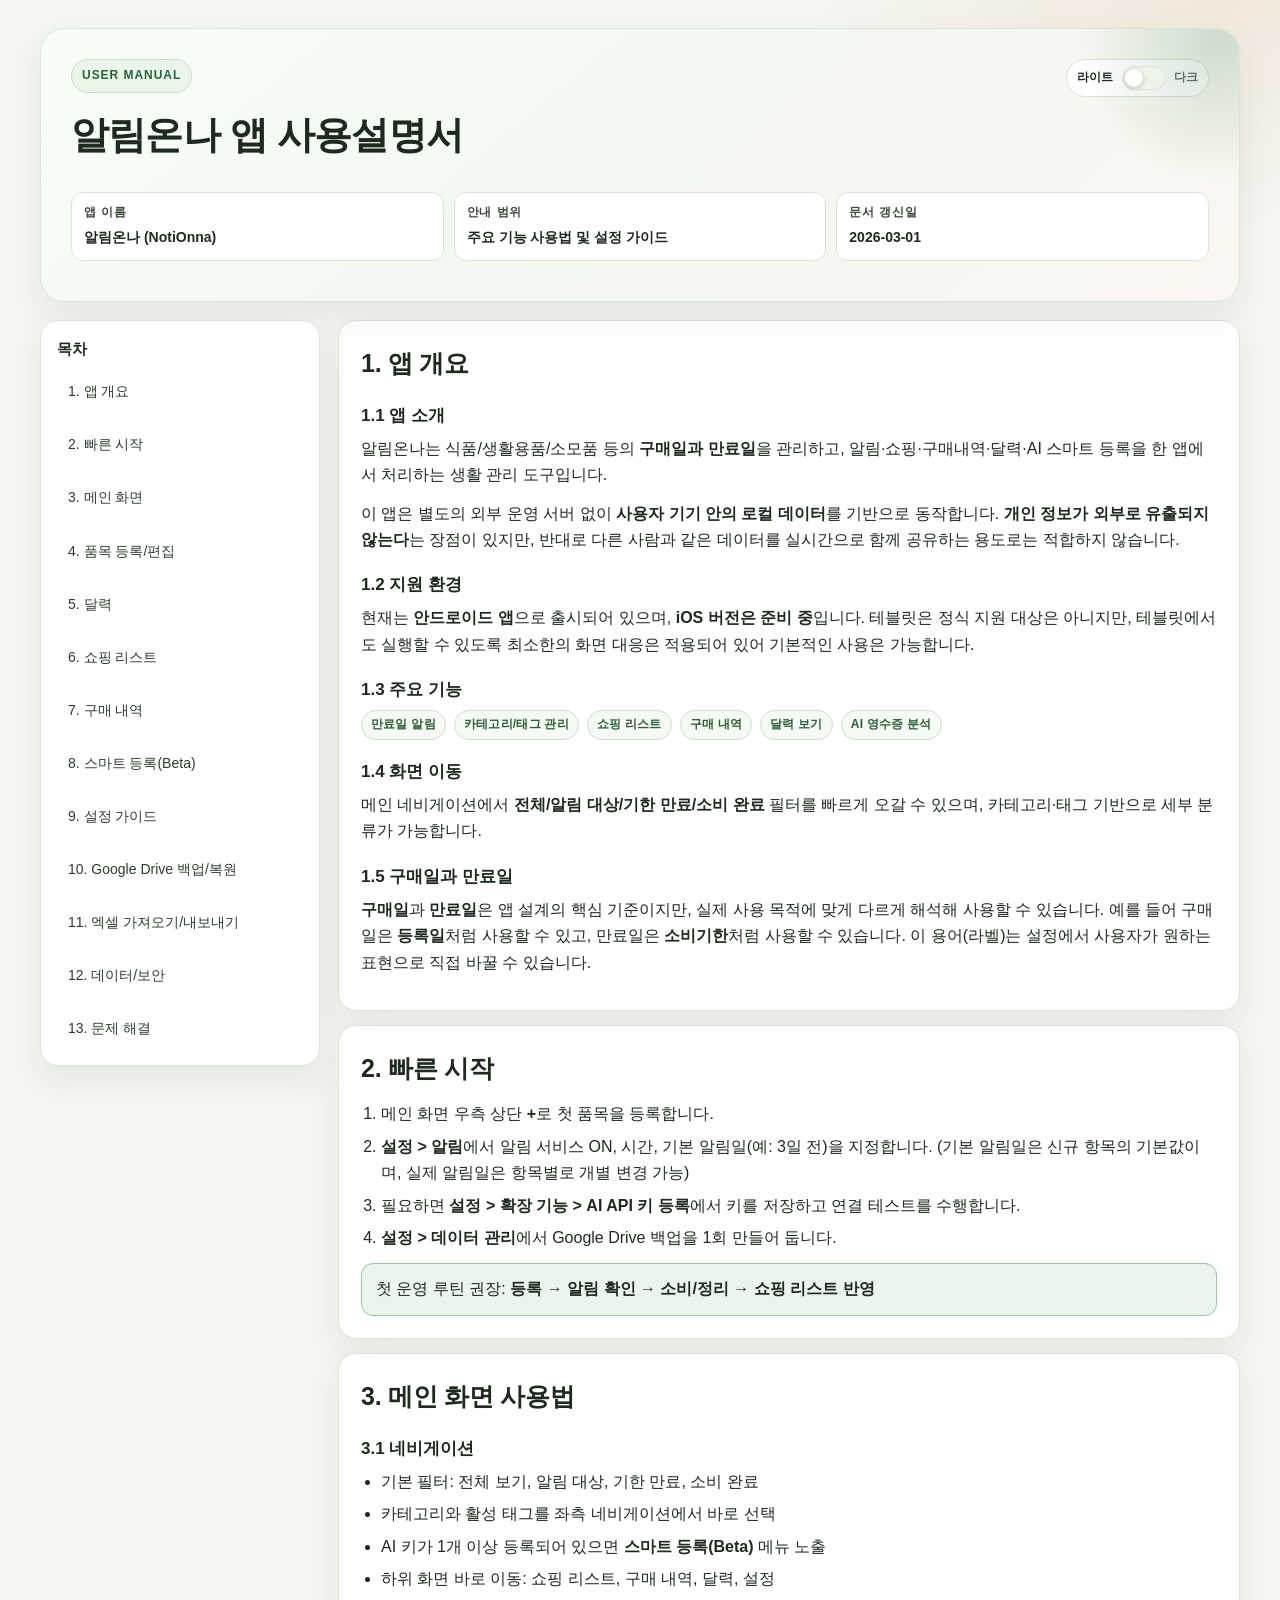
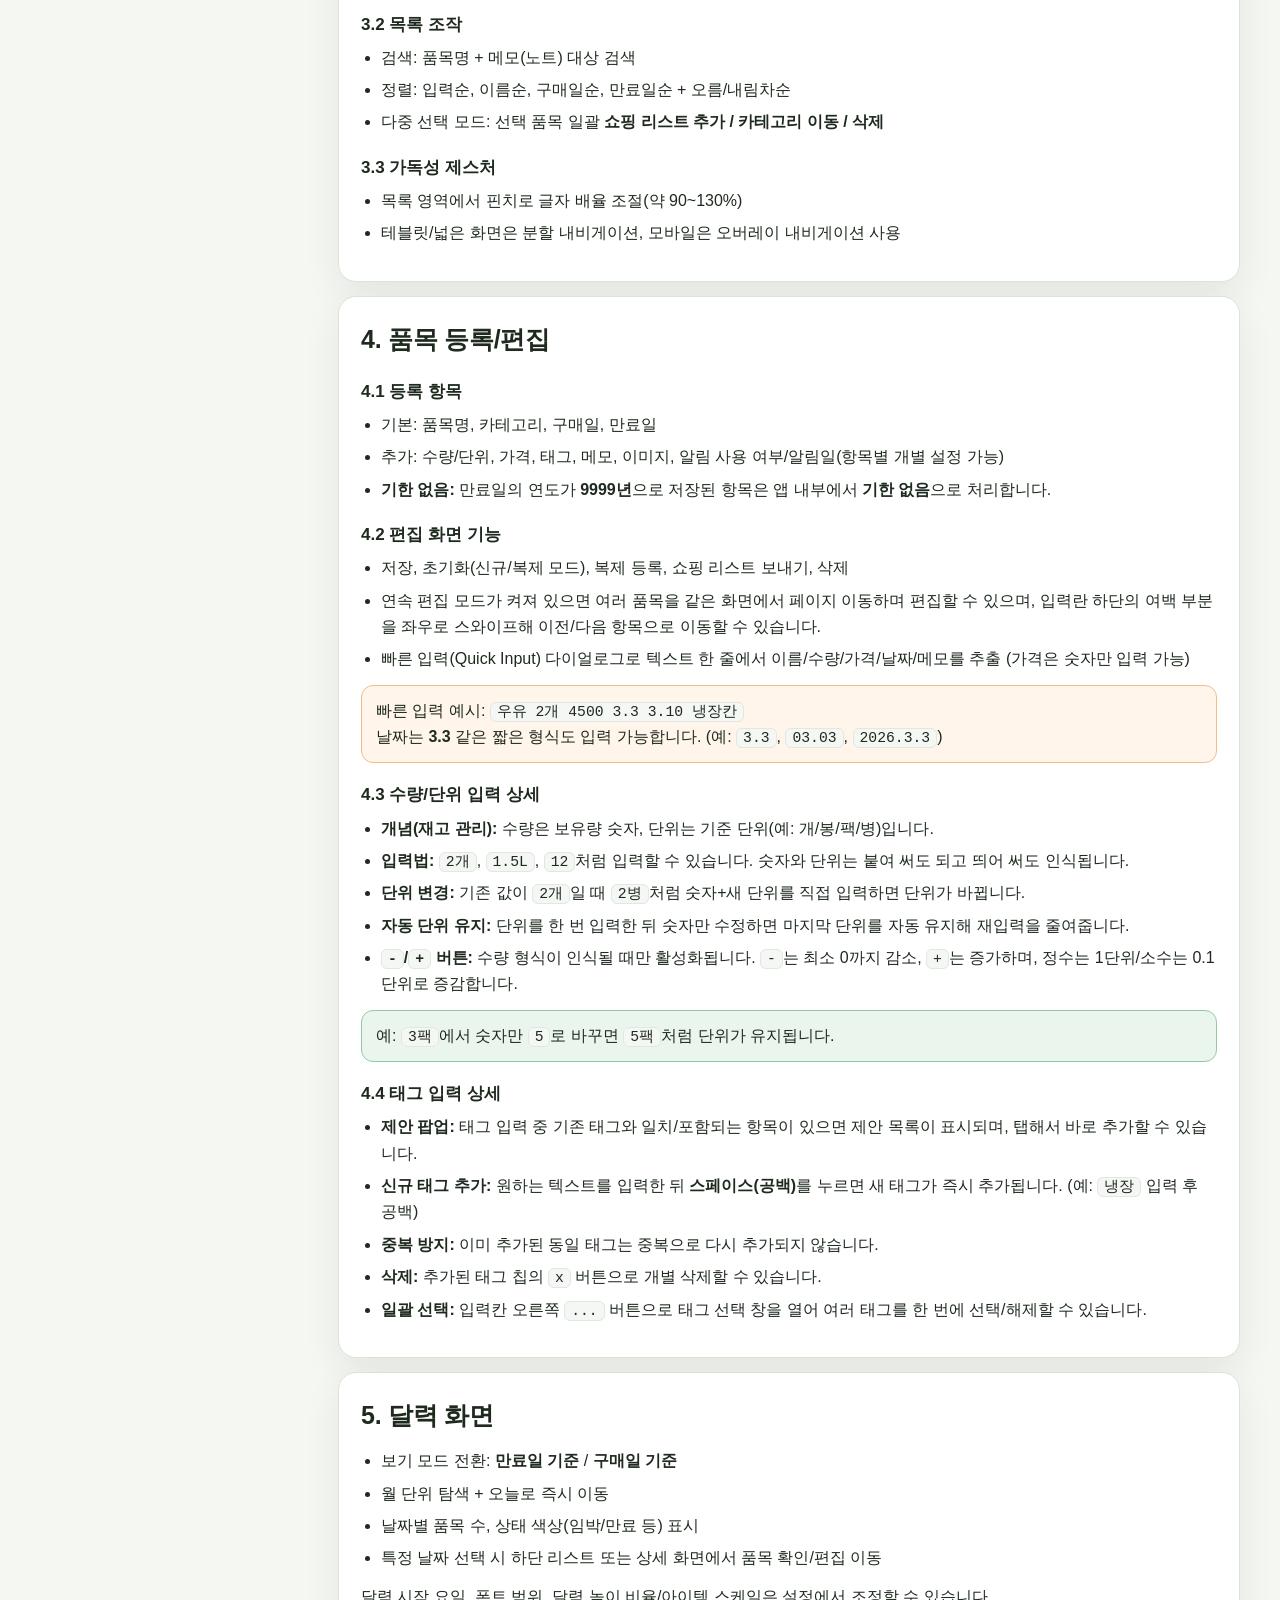
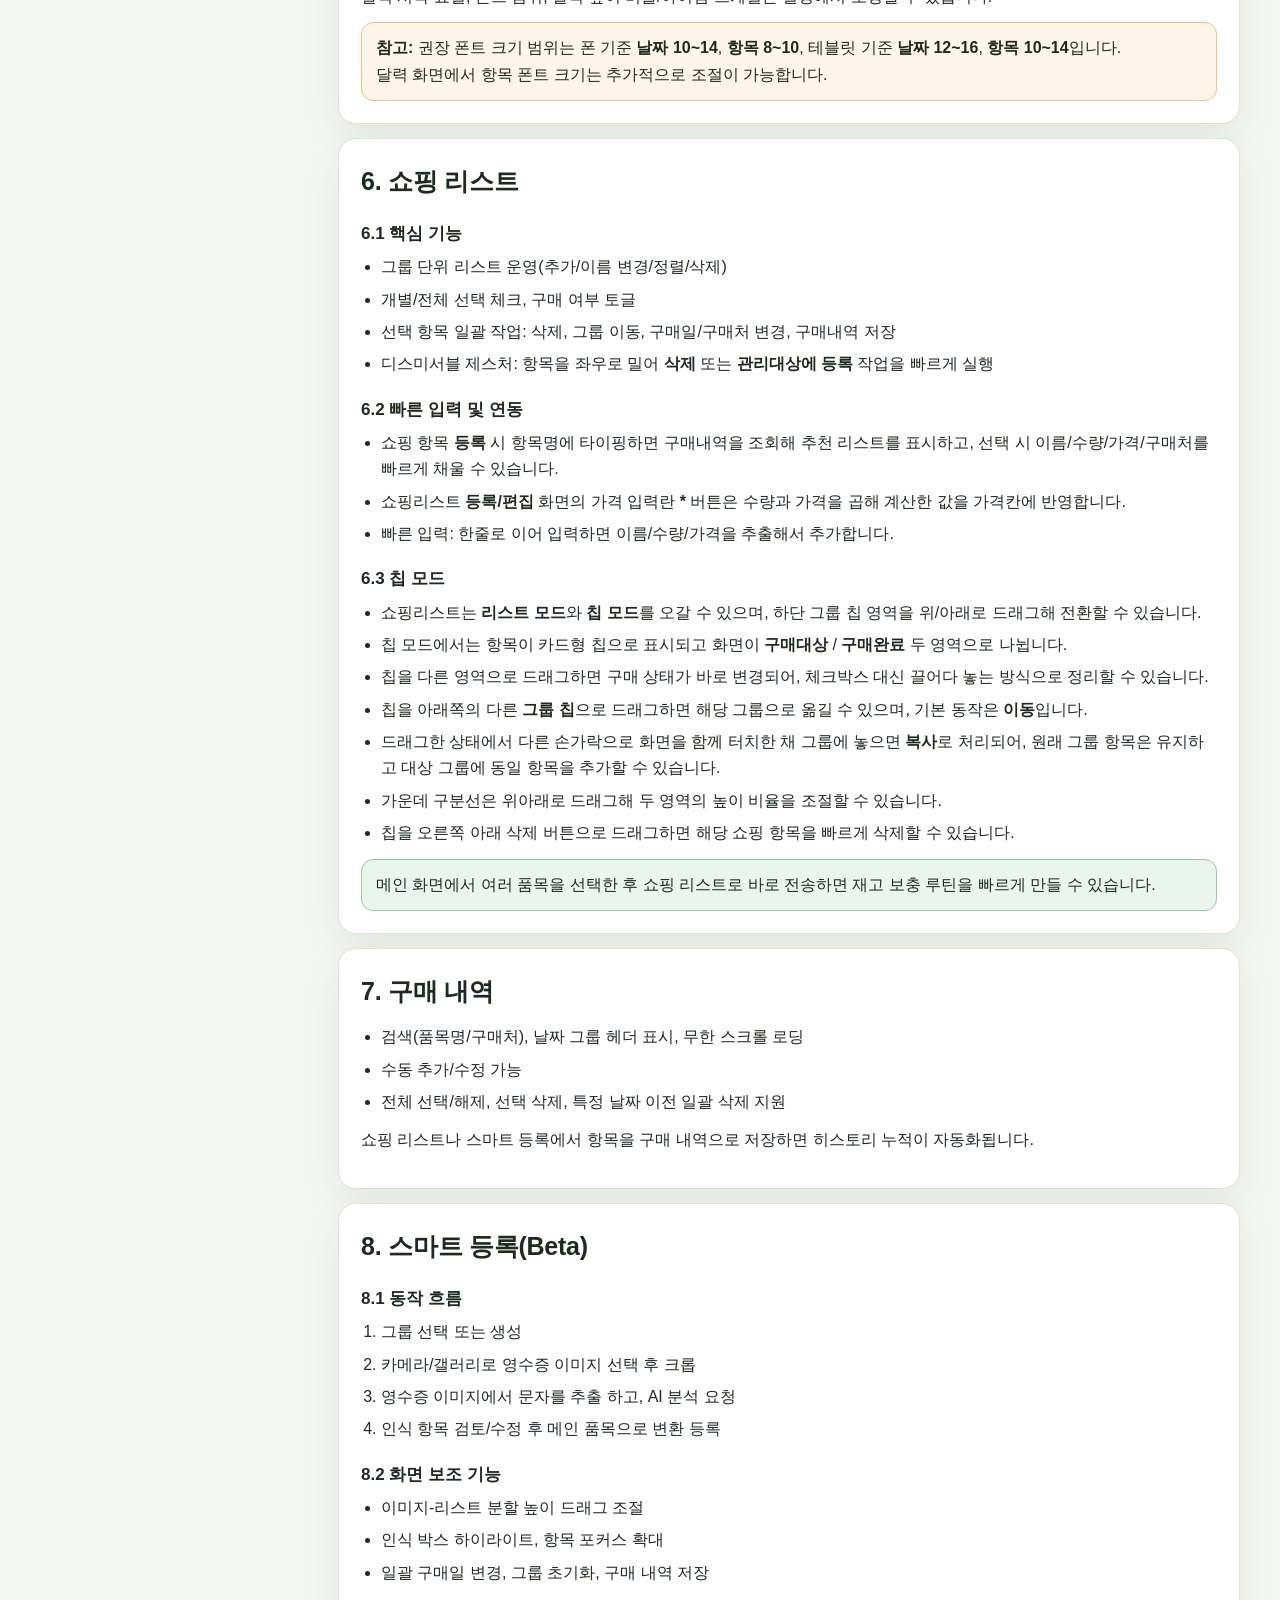
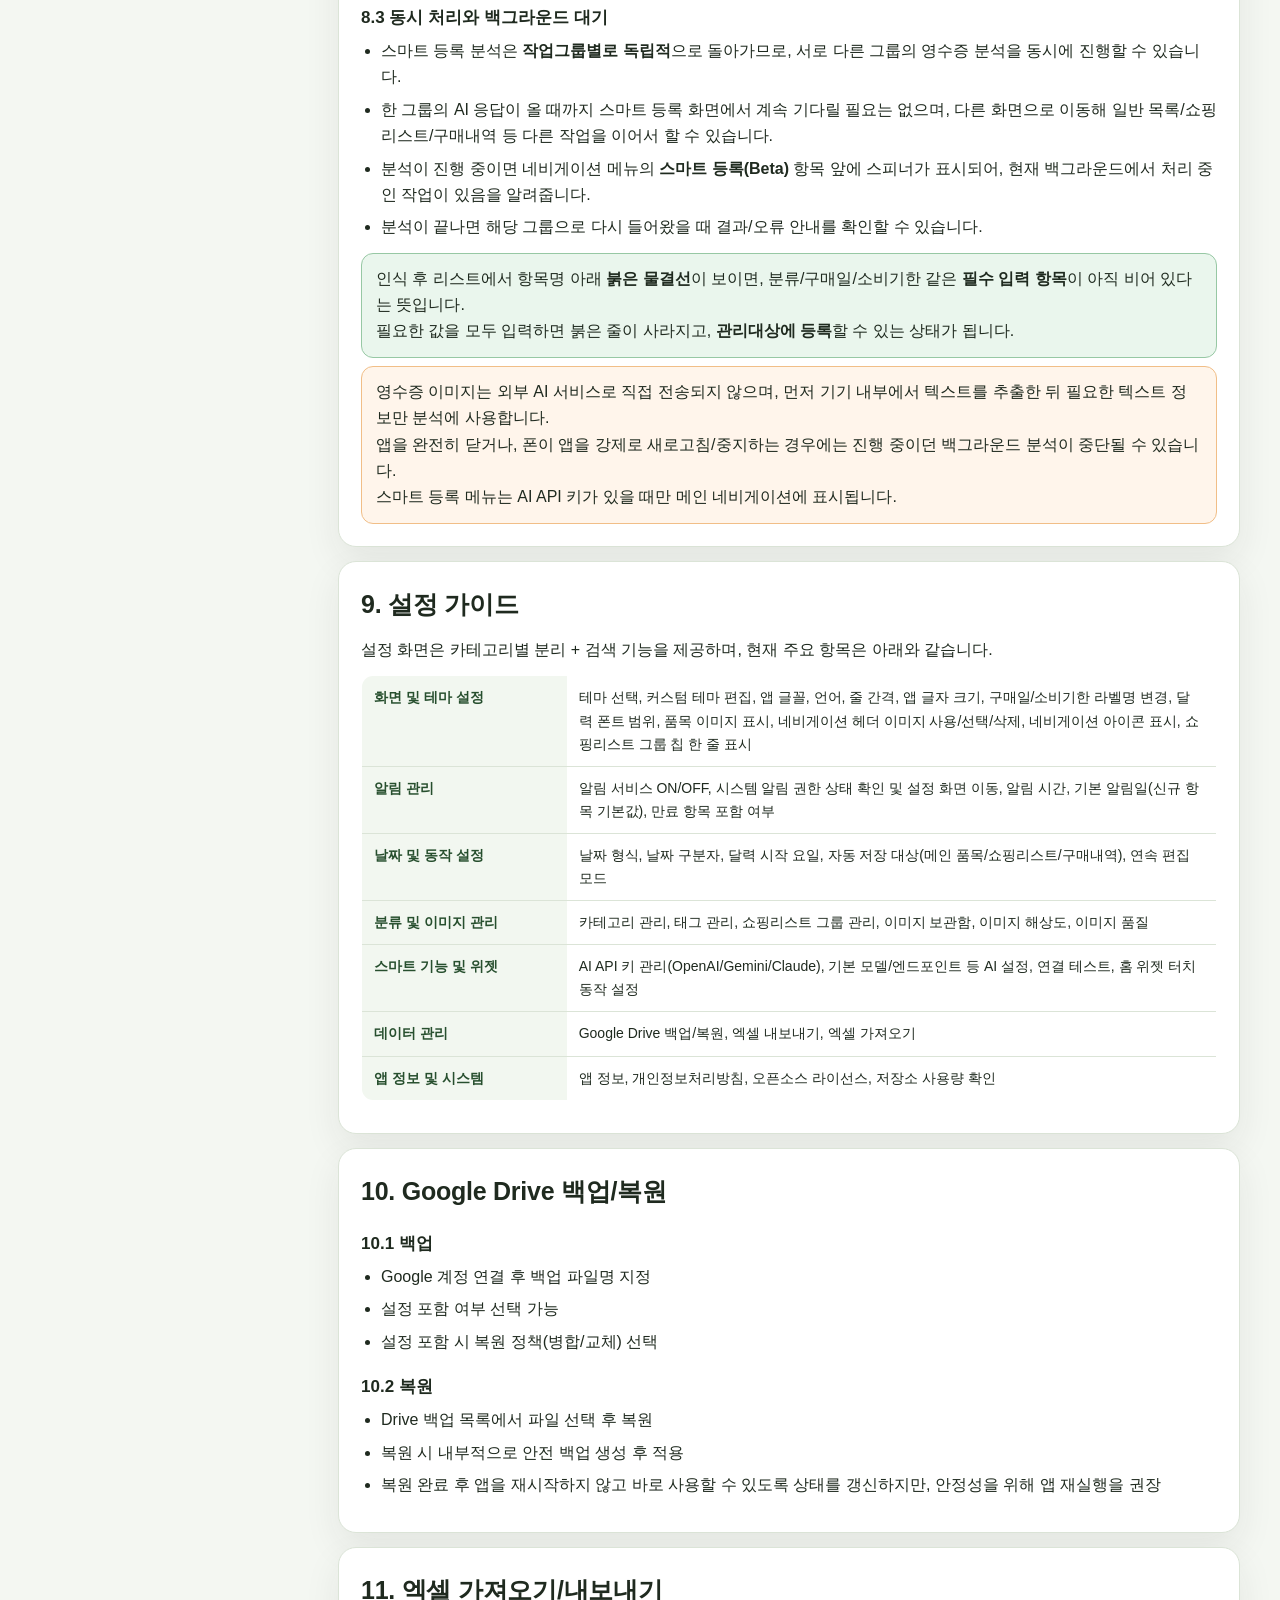
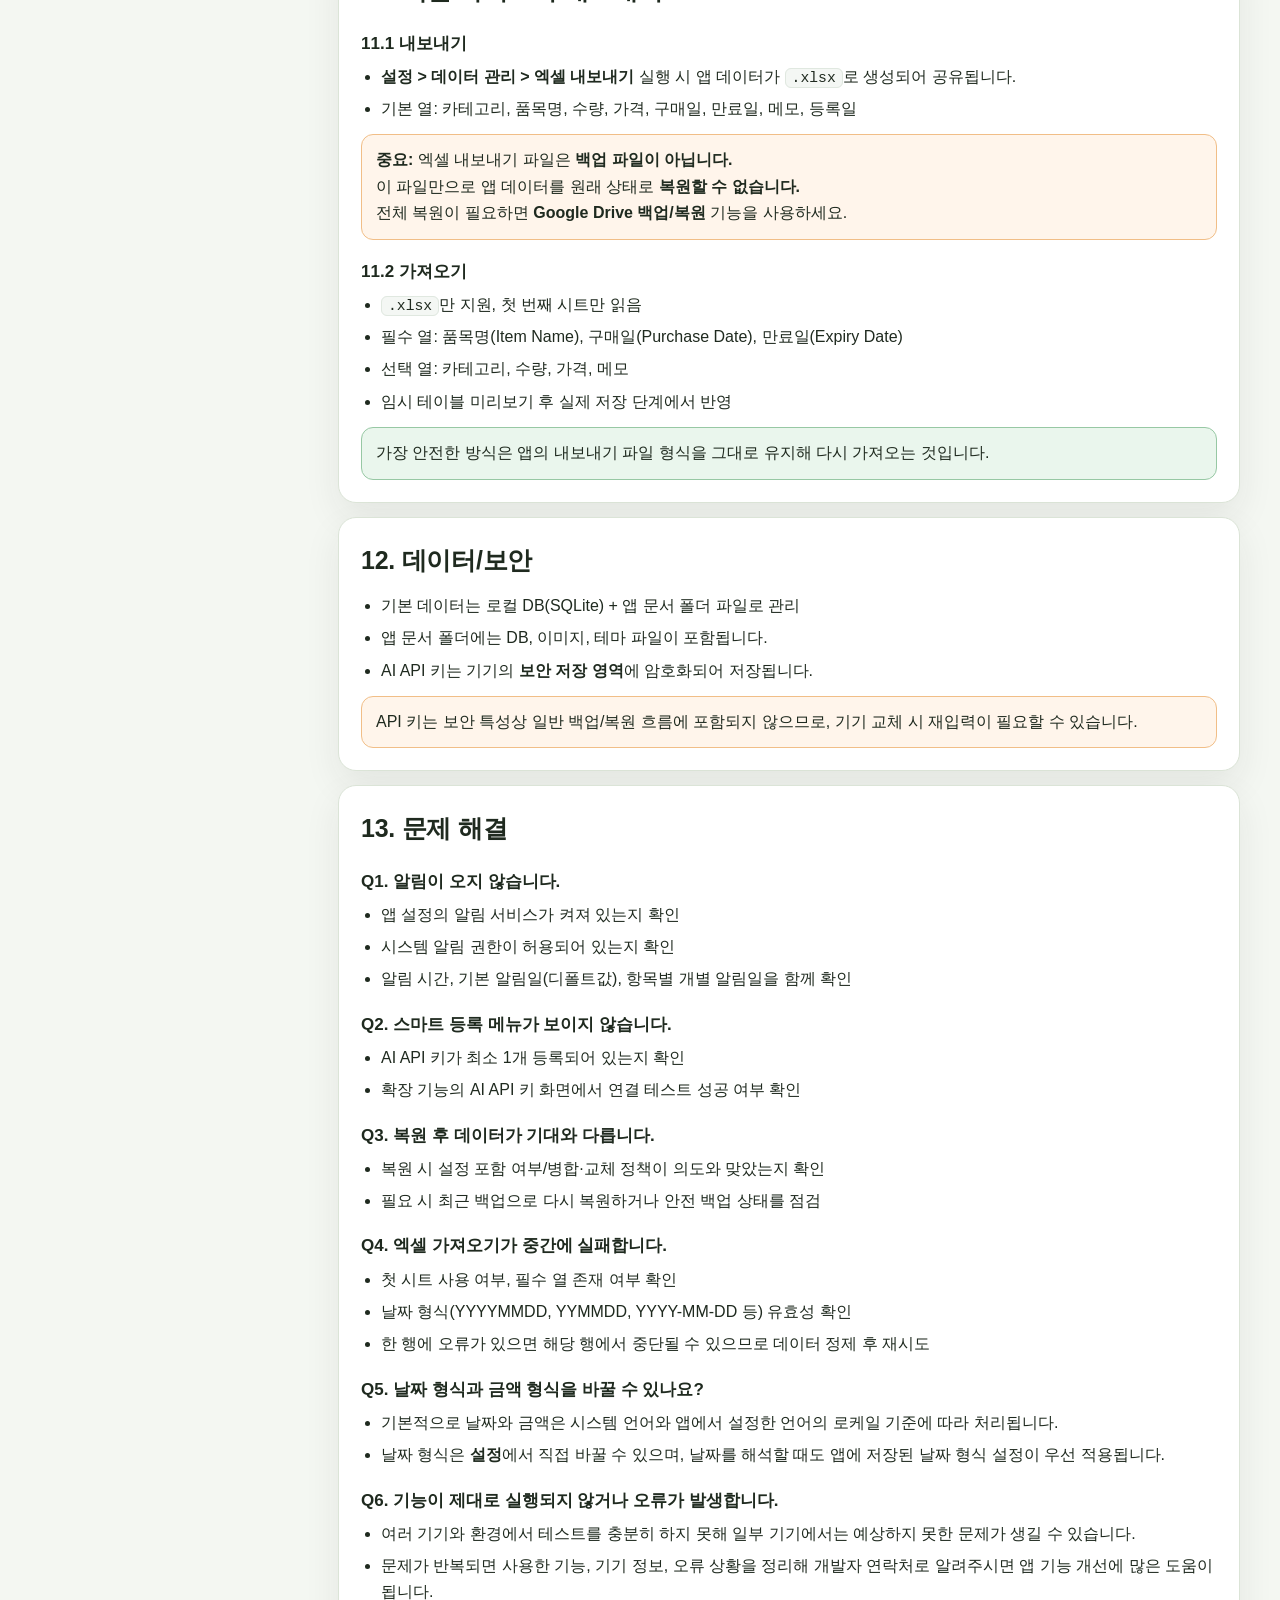
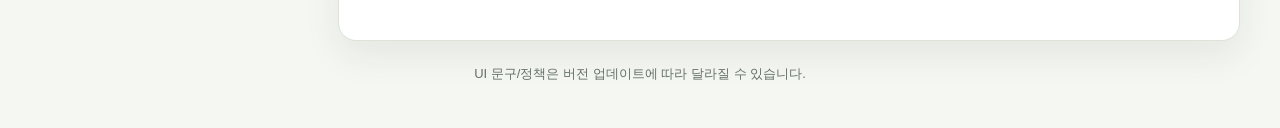
==== manual/index.html @ 0d21cdf2 "Add files via upload" ====
<!DOCTYPE html>
<html lang="ko">
<head>
  <meta charset="UTF-8">
  <meta name="viewport" content="width=device-width, initial-scale=1.0">
  <title>알림온나 앱 사용설명서</title>
  <script>
    (function () {
      try {
        var savedTheme = localStorage.getItem("manualTheme");
        if (savedTheme === "dark" || savedTheme === "light") {
          document.documentElement.setAttribute("data-theme", savedTheme);
          return;
        }
      } catch (error) {}
      document.documentElement.setAttribute("data-theme", "light");
    })();
  </script>
  <style>
    :root {
      color-scheme: light;
      --bg-0: #f4f7f2;
      --bg-1: #ffffff;
      --ink-0: #1f2a1f;
      --ink-1: #3e4a3c;
      --line: #dbe4d7;
      --brand: #3f7a4a;
      --brand-2: #27643a;
      --accent: #d07a2d;
      --soft: #edf4ea;
      --warn-bg: #fff5eb;
      --warn-line: #f1be87;
      --ok-bg: #eaf6ed;
      --ok-line: #97c8a4;
      --shadow: 0 14px 36px rgba(32, 44, 33, 0.08);
      --radius: 18px;
      --bg-grad-1: #dcebd9;
      --bg-grad-2: #f3e8db;
      --hero-grad-1: #f9fdf9;
      --hero-grad-2: #f3f8f1;
      --hero-grad-3: #fbf7f2;
      --hero-glow: rgba(63, 122, 74, 0.22);
      --eyebrow-bg: #ebf5ea;
      --eyebrow-line: #c7dfca;
      --toc-link: #2e3d2f;
      --toc-hover-line: #d3e4d2;
      --chip-line: #d0ded0;
      --chip-bg: #f5faf4;
      --chip-ink: #2e5e37;
      --table-bg: #ffffff;
      --th-bg: #f2f7f0;
      --th-ink: #274f2e;
      --code-bg: #f4f7f4;
      --code-line: #e0e8e0;
      --footer-ink: #657068;
      --control-bg: #ffffff;
    }

    html[data-theme="dark"] {
      color-scheme: dark;
      --bg-0: #111318;
      --bg-1: #1b1f27;
      --ink-0: #e8ebf1;
      --ink-1: #b7becc;
      --line: #2f3644;
      --brand: #7c8fb8;
      --brand-2: #9fb0d8;
      --accent: #e0a56a;
      --soft: #222836;
      --warn-bg: #2b221a;
      --warn-line: #8f6b4b;
      --ok-bg: #1f252f;
      --ok-line: #4f647f;
      --shadow: 0 14px 36px rgba(0, 0, 0, 0.34);
      --bg-grad-1: #1a1f2c;
      --bg-grad-2: #2b2330;
      --hero-grad-1: #1b202c;
      --hero-grad-2: #1d2028;
      --hero-grad-3: #28222a;
      --hero-glow: rgba(132, 147, 182, 0.2);
      --eyebrow-bg: #252c39;
      --eyebrow-line: #38445b;
      --toc-link: #d4d9e6;
      --toc-hover-line: #46506a;
      --chip-line: #3a475f;
      --chip-bg: #232b39;
      --chip-ink: #b8c4df;
      --table-bg: #171b25;
      --th-bg: #222838;
      --th-ink: #d0d9ee;
      --code-bg: #1f2635;
      --code-line: #32405a;
      --footer-ink: #9aa4bb;
      --control-bg: #171b25;
    }

    * {
      box-sizing: border-box;
    }

    html {
      scroll-behavior: smooth;
    }

    body {
      margin: 0;
      color: var(--ink-0);
      font-family: "Pretendard Variable", "SUIT Variable", "Noto Sans KR", "Apple SD Gothic Neo", "Malgun Gothic", sans-serif;
      line-height: 1.65;
      background:
        radial-gradient(1200px 560px at 8% -10%, var(--bg-grad-1) 0%, transparent 55%),
        radial-gradient(900px 500px at 95% 0%, var(--bg-grad-2) 0%, transparent 45%),
        var(--bg-0);
    }

    .page {
      max-width: 1240px;
      margin: 0 auto;
      padding: 28px 20px 42px;
    }

    .hero {
      position: relative;
      overflow: hidden;
      background: linear-gradient(140deg, var(--hero-grad-1) 0%, var(--hero-grad-2) 48%, var(--hero-grad-3) 100%);
      border: 1px solid var(--line);
      border-radius: calc(var(--radius) + 6px);
      box-shadow: var(--shadow);
      padding: 30px 30px 24px;
      margin-bottom: 18px;
    }

    .hero::before {
      content: "";
      position: absolute;
      width: 280px;
      height: 280px;
      right: -120px;
      top: -130px;
      border-radius: 50%;
      background: radial-gradient(circle, var(--hero-glow) 0%, transparent 72%);
      pointer-events: none;
    }

    .hero-head {
      display: flex;
      align-items: flex-start;
      justify-content: space-between;
      gap: 10px;
      flex-wrap: wrap;
    }

    .eyebrow {
      display: inline-flex;
      align-items: center;
      gap: 8px;
      font-size: 12px;
      letter-spacing: 0.08em;
      text-transform: uppercase;
      font-weight: 700;
      color: var(--brand-2);
      background: var(--eyebrow-bg);
      border: 1px solid var(--eyebrow-line);
      border-radius: 999px;
      padding: 6px 10px;
    }

    .theme-switch {
      display: inline-flex;
      align-items: center;
      gap: 8px;
      border: 1px solid var(--line);
      border-radius: 999px;
      padding: 6px 10px;
      background: var(--bg-1);
    }

    .theme-label {
      font-size: 12px;
      color: var(--ink-1);
      font-weight: 700;
      letter-spacing: 0.02em;
      opacity: 0.76;
      transition: opacity 0.2s ease, color 0.2s ease;
    }

    .theme-label.active {
      color: var(--ink-0);
      opacity: 1;
    }

    .theme-toggle-control {
      position: relative;
      display: inline-flex;
      align-items: center;
      justify-content: center;
    }

    .theme-toggle-control input {
      position: absolute;
      width: 1px;
      height: 1px;
      opacity: 0;
      pointer-events: none;
    }

    .theme-toggle-slider {
      display: inline-block;
      width: 44px;
      height: 24px;
      border: 1px solid var(--line);
      border-radius: 999px;
      background: var(--soft);
      cursor: pointer;
      transition: background 0.2s ease, border-color 0.2s ease;
      position: relative;
    }

    .theme-toggle-slider::after {
      content: "";
      position: absolute;
      top: 2px;
      left: 2px;
      width: 18px;
      height: 18px;
      border-radius: 50%;
      background: var(--bg-1);
      box-shadow: 0 1px 4px rgba(0, 0, 0, 0.25);
      transition: transform 0.2s ease;
    }

    .theme-toggle-control input:checked + .theme-toggle-slider {
      background: var(--brand);
      border-color: var(--brand);
    }

    .theme-toggle-control input:checked + .theme-toggle-slider::after {
      transform: translateX(20px);
    }

    .theme-toggle-control input:focus-visible + .theme-toggle-slider {
      outline: 2px solid var(--brand);
      outline-offset: 2px;
    }

    h1 {
      margin: 14px 0 6px;
      line-height: 1.28;
      font-size: clamp(27px, 3.7vw, 38px);
      letter-spacing: -0.02em;
    }

    .subtitle {
      margin: 0;
      color: var(--ink-1);
      font-size: clamp(14px, 2.1vw, 17px);
    }

    .meta {
      margin-top: 16px;
      display: grid;
      grid-template-columns: repeat(auto-fit, minmax(210px, 1fr));
      gap: 10px;
    }

    .meta-card {
      background: var(--bg-1);
      border: 1px solid var(--line);
      border-radius: 12px;
      padding: 10px 12px;
    }

    .meta-card dt {
      margin: 0 0 4px;
      color: var(--ink-1);
      font-size: 12px;
      font-weight: 700;
      text-transform: uppercase;
      letter-spacing: 0.07em;
    }

    .meta-card dd {
      margin: 0;
      font-size: 14px;
      font-weight: 600;
    }

    .layout {
      display: grid;
      grid-template-columns: 280px minmax(0, 1fr);
      gap: 18px;
      align-items: start;
    }

    .toc {
      position: sticky;
      top: 14px;
      background: var(--bg-1);
      border: 1px solid var(--line);
      border-radius: var(--radius);
      box-shadow: var(--shadow);
      padding: 16px;
      max-height: calc(100vh - 32px);
      overflow: auto;
    }

    .toc h2 {
      margin: 0 0 10px;
      font-size: 15px;
      letter-spacing: 0.02em;
    }

    .toc ul {
      margin: 0;
      padding: 0;
      list-style: none;
      display: grid;
      gap: 6px;
    }

    .toc a {
      display: block;
      padding: 8px 10px;
      border-radius: 10px;
      border: 1px solid transparent;
      text-decoration: none;
      color: var(--toc-link);
      font-size: 14px;
    }

    .toc a:hover {
      background: var(--soft);
      border-color: var(--toc-hover-line);
    }

    main {
      display: grid;
      gap: 14px;
    }

    section {
      background: var(--bg-1);
      border: 1px solid var(--line);
      border-radius: var(--radius);
      box-shadow: var(--shadow);
      padding: 22px;
    }

    section h2 {
      margin: 0 0 12px;
      font-size: clamp(20px, 2.7vw, 25px);
      letter-spacing: -0.01em;
    }

    section h3 {
      margin: 18px 0 6px;
      font-size: 17px;
    }

    p {
      margin: 0 0 12px;
    }

    ul, ol {
      margin: 0 0 12px 20px;
      padding: 0;
    }

    li + li {
      margin-top: 6px;
    }

    .note {
      border: 1px solid var(--warn-line);
      background: var(--warn-bg);
      border-radius: 12px;
      padding: 12px 14px;
      margin-top: 8px;
    }

    .tip {
      border: 1px solid var(--ok-line);
      background: var(--ok-bg);
      border-radius: 12px;
      padding: 12px 14px;
      margin-top: 8px;
    }

    .manual-shot {
      margin: 14px 0 18px;
      padding: 14px;
      border: 1px solid var(--line);
      border-radius: 18px;
      background: var(--bg-1);
      text-align: center;
    }

    .manual-shot img {
      display: block;
      width: min(100%, 360px);
      margin: 0 auto;
      border-radius: 16px;
      border: 1px solid var(--line);
      box-shadow: 0 10px 24px rgba(0, 0, 0, 0.18);
    }

    .manual-shot figcaption {
      margin-top: 10px;
      color: var(--ink-1);
      font-size: 13px;
      line-height: 1.6;
    }

    .chips {
      display: flex;
      flex-wrap: wrap;
      gap: 8px;
      margin-bottom: 8px;
    }

    .chip {
      border-radius: 999px;
      border: 1px solid var(--chip-line);
      background: var(--chip-bg);
      color: var(--chip-ink);
      padding: 4px 9px;
      font-size: 12px;
      font-weight: 700;
      letter-spacing: 0.02em;
    }

    table {
      width: 100%;
      border-collapse: collapse;
      border: 1px solid var(--line);
      border-radius: 12px;
      overflow: hidden;
      background: var(--table-bg);
      margin-bottom: 10px;
    }

    th, td {
      border-bottom: 1px solid var(--line);
      padding: 10px 12px;
      vertical-align: top;
      text-align: left;
      font-size: 14px;
    }

    th {
      width: 24%;
      background: var(--th-bg);
      font-weight: 700;
      color: var(--th-ink);
    }

    tr:last-child th,
    tr:last-child td {
      border-bottom: 0;
    }

    code {
      font-family: "JetBrains Mono", "Consolas", "Courier New", monospace;
      font-size: 0.92em;
      background: var(--code-bg);
      border: 1px solid var(--code-line);
      border-radius: 6px;
      padding: 1px 6px;
    }

    .footer {
      margin-top: 12px;
      text-align: center;
      color: var(--footer-ink);
      font-size: 13px;
      padding: 10px 0 2px;
    }

    .mobile-jump {
      display: none;
      margin-bottom: 12px;
    }

    .mobile-jump select {
      width: 100%;
      padding: 10px 12px;
      border: 1px solid var(--line);
      border-radius: 10px;
      font: inherit;
      background: var(--control-bg);
      color: var(--ink-0);
    }

    @media (max-width: 1020px) {
      .layout {
        grid-template-columns: 1fr;
      }

      .toc {
        display: none;
      }

      .mobile-jump {
        display: block;
      }
    }

    @media (max-width: 640px) {
      .page {
        padding: 16px 12px 28px;
      }

      .hero {
        padding: 20px 16px;
        border-radius: 16px;
      }

      .theme-switch {
        width: 100%;
        justify-content: space-between;
        border-radius: 12px;
      }

      section {
        padding: 16px;
        border-radius: 14px;
      }

      th, td {
        display: block;
        width: 100%;
      }

      th {
        border-bottom: 0;
        padding-bottom: 3px;
      }

      td {
        padding-top: 3px;
      }
    }
  </style>
</head>
<body>
  <div class="page">
    <header class="hero">
      <div class="hero-head">
        <div class="eyebrow">User Manual</div>
        <div class="theme-switch" role="group" aria-label="설명서 테마 선택">
          <span id="theme-light-label" class="theme-label">라이트</span>
          <label class="theme-toggle-control" for="theme-toggle">
            <input type="checkbox" id="theme-toggle" aria-label="다크 테마 전환">
            <span class="theme-toggle-slider" aria-hidden="true"></span>
          </label>
          <span id="theme-dark-label" class="theme-label">다크</span>
        </div>
      </div>
      <h1>알림온나 앱 사용설명서</h1>

      <div class="meta">
        <dl class="meta-card">
          <dt>앱 이름</dt>
          <dd>알림온나 (NotiOnna)</dd>
        </dl>
        <dl class="meta-card">
          <dt>안내 범위</dt>
          <dd>주요 기능 사용법 및 설정 가이드</dd>
        </dl>
        <dl class="meta-card">
          <dt>문서 갱신일</dt>
          <dd>2026-03-01</dd>
        </dl>
      </div>
    </header>

    <div class="mobile-jump">
      <label for="jump" style="font-size: 13px; color: var(--ink-1);">섹션 이동</label>
      <select id="jump" onchange="if(this.value){location.hash=this.value;}">
        <option value="">선택하세요</option>
        <option value="overview">1. 앱 개요</option>
        <option value="quickstart">2. 빠른 시작</option>
        <option value="main">3. 메인 화면</option>
        <option value="item">4. 품목 등록/편집</option>
        <option value="calendar">5. 달력</option>
        <option value="shopping">6. 쇼핑 리스트</option>
        <option value="history">7. 구매 내역</option>
        <option value="smart">8. 스마트 등록(Beta)</option>
        <option value="settings">9. 설정 가이드</option>
        <option value="backup">10. 백업/복원</option>
        <option value="excel">11. 엑셀 가져오기/내보내기</option>
        <option value="security">12. 데이터/보안</option>
        <option value="faq">13. 문제 해결</option>
      </select>
    </div>

    <div class="layout">
      <aside class="toc">
        <h2>목차</h2>
        <ul>
          <li><a href="#overview">1. 앱 개요</a></li>
          <li><a href="#quickstart">2. 빠른 시작</a></li>
          <li><a href="#main">3. 메인 화면</a></li>
          <li><a href="#item">4. 품목 등록/편집</a></li>
          <li><a href="#calendar">5. 달력</a></li>
          <li><a href="#shopping">6. 쇼핑 리스트</a></li>
          <li><a href="#history">7. 구매 내역</a></li>
          <li><a href="#smart">8. 스마트 등록(Beta)</a></li>
          <li><a href="#settings">9. 설정 가이드</a></li>
          <li><a href="#backup">10. Google Drive 백업/복원</a></li>
          <li><a href="#excel">11. 엑셀 가져오기/내보내기</a></li>
          <li><a href="#security">12. 데이터/보안</a></li>
          <li><a href="#faq">13. 문제 해결</a></li>
        </ul>
      </aside>

      <main>
        <section id="overview">
          <h2>1. 앱 개요</h2>

          <h3>1.1 앱 소개</h3>
          <p>알림온나는 식품/생활용품/소모품 등의 <strong>구매일과 만료일</strong>을 관리하고, 알림·쇼핑·구매내역·달력·AI 스마트 등록을 한 앱에서 처리하는 생활 관리 도구입니다.</p>
          <p>이 앱은 별도의 외부 운영 서버 없이 <strong>사용자 기기 안의 로컬 데이터</strong>를 기반으로 동작합니다. <strong>개인 정보가 외부로 유출되지 않는다</strong>는 장점이 있지만, 반대로 다른 사람과 같은 데이터를 실시간으로 함께 공유하는 용도로는 적합하지 않습니다.</p>

          <h3>1.2 지원 환경</h3>
          <p>현재는 <strong>안드로이드 앱</strong>으로 출시되어 있으며, <strong>iOS 버전은 준비 중</strong>입니다. 테블릿은 정식 지원 대상은 아니지만, 테블릿에서도 실행할 수 있도록 최소한의 화면 대응은 적용되어 있어 기본적인 사용은 가능합니다.</p>

          <h3>1.3 주요 기능</h3>
          <div class="chips">
            <span class="chip">만료일 알림</span>
            <span class="chip">카테고리/태그 관리</span>
            <span class="chip">쇼핑 리스트</span>
            <span class="chip">구매 내역</span>
            <span class="chip">달력 보기</span>
            <span class="chip">AI 영수증 분석</span>
          </div>

          <h3>1.4 화면 이동</h3>
          <p>메인 네비게이션에서 <strong>전체/알림 대상/기한 만료/소비 완료</strong> 필터를 빠르게 오갈 수 있으며, 카테고리·태그 기반으로 세부 분류가 가능합니다.</p>

          <h3>1.5 구매일과 만료일</h3>
          <p><strong>구매일</strong>과 <strong>만료일</strong>은 앱 설계의 핵심 기준이지만, 실제 사용 목적에 맞게 다르게 해석해 사용할 수 있습니다. 예를 들어 구매일은 <strong>등록일</strong>처럼 사용할 수 있고, 만료일은 <strong>소비기한</strong>처럼 사용할 수 있습니다. 이 용어(라벨)는 설정에서 사용자가 원하는 표현으로 직접 바꿀 수 있습니다.</p>
        </section>

        <section id="quickstart">
          <h2>2. 빠른 시작</h2>
          <ol>
            <li>메인 화면 우측 상단 <strong>+</strong>로 첫 품목을 등록합니다.</li>
            <li><strong>설정 &gt; 알림</strong>에서 알림 서비스 ON, 시간, 기본 알림일(예: 3일 전)을 지정합니다. (기본 알림일은 신규 항목의 기본값이며, 실제 알림일은 항목별로 개별 변경 가능)</li>
            <li>필요하면 <strong>설정 &gt; 확장 기능 &gt; AI API 키 등록</strong>에서 키를 저장하고 연결 테스트를 수행합니다.</li>
            <li><strong>설정 &gt; 데이터 관리</strong>에서 Google Drive 백업을 1회 만들어 둡니다.</li>
          </ol>
          <div class="tip">
            첫 운영 루틴 권장: <strong>등록 → 알림 확인 → 소비/정리 → 쇼핑 리스트 반영</strong>
          </div>
        </section>

        <section id="main">
          <h2>3. 메인 화면 사용법</h2>
          <h3>3.1 네비게이션</h3>
          <ul>
            <li>기본 필터: 전체 보기, 알림 대상, 기한 만료, 소비 완료</li>
            <li>카테고리와 활성 태그를 좌측 네비게이션에서 바로 선택</li>
            <li>AI 키가 1개 이상 등록되어 있으면 <strong>스마트 등록(Beta)</strong> 메뉴 노출</li>
            <li>하위 화면 바로 이동: 쇼핑 리스트, 구매 내역, 달력, 설정</li>
          </ul>

          <h3>3.2 목록 조작</h3>
          <ul>
            <li>검색: 품목명 + 메모(노트) 대상 검색</li>
            <li>정렬: 입력순, 이름순, 구매일순, 만료일순 + 오름/내림차순</li>
            <li>다중 선택 모드: 선택 품목 일괄 <strong>쇼핑 리스트 추가 / 카테고리 이동 / 삭제</strong></li>
          </ul>

          <h3>3.3 가독성 제스처</h3>
          <ul>
            <li>목록 영역에서 핀치로 글자 배율 조절(약 90~130%)</li>
            <li>테블릿/넓은 화면은 분할 내비게이션, 모바일은 오버레이 내비게이션 사용</li>
          </ul>
        </section>

        <section id="item">
          <h2>4. 품목 등록/편집</h2>
          <h3>4.1 등록 항목</h3>
          <ul>
            <li>기본: 품목명, 카테고리, 구매일, 만료일</li>
            <li>추가: 수량/단위, 가격, 태그, 메모, 이미지, 알림 사용 여부/알림일(항목별 개별 설정 가능)</li>
            <li><strong>기한 없음:</strong> 만료일의 연도가 <strong>9999년</strong>으로 저장된 항목은 앱 내부에서 <strong>기한 없음</strong>으로 처리합니다.</li>
          </ul>

          <h3>4.2 편집 화면 기능</h3>
          <ul>
            <li>저장, 초기화(신규/복제 모드), 복제 등록, 쇼핑 리스트 보내기, 삭제</li>
            <li>연속 편집 모드가 켜져 있으면 여러 품목을 같은 화면에서 페이지 이동하며 편집할 수 있으며, 입력란 하단의 여백 부분을 좌우로 스와이프해 이전/다음 항목으로 이동할 수 있습니다.</li>
            <li>빠른 입력(Quick Input) 다이얼로그로 텍스트 한 줄에서 이름/수량/가격/날짜/메모를 추출 (가격은 숫자만 입력 가능)</li>
          </ul>

          <div class="note">
            빠른 입력 예시: <code>우유 2개 4500 3.3 3.10 냉장칸</code><br>
            날짜는 <strong>3.3</strong> 같은 짧은 형식도 입력 가능합니다. (예: <code>3.3</code>, <code>03.03</code>, <code>2026.3.3</code>)
          </div>

          <h3>4.3 수량/단위 입력 상세</h3>
          <ul>
            <li><strong>개념(재고 관리):</strong> 수량은 보유량 숫자, 단위는 기준 단위(예: 개/봉/팩/병)입니다.</li>
            <li><strong>입력법:</strong> <code>2개</code>, <code>1.5L</code>, <code>12</code>처럼 입력할 수 있습니다. 숫자와 단위는 붙여 써도 되고 띄어 써도 인식됩니다.</li>
            <li><strong>단위 변경:</strong> 기존 값이 <code>2개</code>일 때 <code>2병</code>처럼 숫자+새 단위를 직접 입력하면 단위가 바뀝니다.</li>
            <li><strong>자동 단위 유지:</strong> 단위를 한 번 입력한 뒤 숫자만 수정하면 마지막 단위를 자동 유지해 재입력을 줄여줍니다.</li>
            <li><strong><code>-</code>/<code>+</code> 버튼:</strong> 수량 형식이 인식될 때만 활성화됩니다. <code>-</code>는 최소 0까지 감소, <code>+</code>는 증가하며, 정수는 1단위/소수는 0.1단위로 증감합니다.</li>
          </ul>
          <div class="tip">
            예: <code>3팩</code>에서 숫자만 <code>5</code>로 바꾸면 <code>5팩</code>처럼 단위가 유지됩니다.
          </div>

          <h3>4.4 태그 입력 상세</h3>
          <ul>
            <li><strong>제안 팝업:</strong> 태그 입력 중 기존 태그와 일치/포함되는 항목이 있으면 제안 목록이 표시되며, 탭해서 바로 추가할 수 있습니다.</li>
            <li><strong>신규 태그 추가:</strong> 원하는 텍스트를 입력한 뒤 <strong>스페이스(공백)</strong>를 누르면 새 태그가 즉시 추가됩니다. (예: <code>냉장</code> 입력 후 공백)</li>
            <li><strong>중복 방지:</strong> 이미 추가된 동일 태그는 중복으로 다시 추가되지 않습니다.</li>
            <li><strong>삭제:</strong> 추가된 태그 칩의 <code>x</code> 버튼으로 개별 삭제할 수 있습니다.</li>
            <li><strong>일괄 선택:</strong> 입력칸 오른쪽 <code>...</code> 버튼으로 태그 선택 창을 열어 여러 태그를 한 번에 선택/해제할 수 있습니다.</li>
          </ul>
        </section>

        <section id="calendar">
          <h2>5. 달력 화면</h2>
          <ul>
            <li>보기 모드 전환: <strong>만료일 기준</strong> / <strong>구매일 기준</strong></li>
            <li>월 단위 탐색 + 오늘로 즉시 이동</li>
            <li>날짜별 품목 수, 상태 색상(임박/만료 등) 표시</li>
            <li>특정 날짜 선택 시 하단 리스트 또는 상세 화면에서 품목 확인/편집 이동</li>
          </ul>
          <p>달력 시작 요일, 폰트 범위, 달력 높이 비율/아이템 스케일은 설정에서 조정할 수 있습니다.</p>
          <div class="note">
            <strong>참고:</strong> 권장 폰트 크기 범위는 폰 기준 <strong>날짜 10~14</strong>, <strong>항목 8~10</strong>, 테블릿 기준 <strong>날짜 12~16</strong>, <strong>항목 10~14</strong>입니다.<br>
            달력 화면에서 항목 폰트 크기는 추가적으로 조절이 가능합니다.
          </div>
        </section>

        <section id="shopping">
          <h2>6. 쇼핑 리스트</h2>
          <h3>6.1 핵심 기능</h3>
          <ul>
            <li>그룹 단위 리스트 운영(추가/이름 변경/정렬/삭제)</li>
            <li>개별/전체 선택 체크, 구매 여부 토글</li>
            <li>선택 항목 일괄 작업: 삭제, 그룹 이동, 구매일/구매처 변경, 구매내역 저장</li>
            <li>디스미서블 제스처: 항목을 좌우로 밀어 <strong>삭제</strong> 또는 <strong>관리대상에 등록</strong> 작업을 빠르게 실행</li>
          </ul>

          <h3>6.2 빠른 입력 및 연동</h3>
          <ul>
            <li>쇼핑 항목 <strong>등록</strong> 시 항목명에 타이핑하면 구매내역을 조회해 추천 리스트를 표시하고, 선택 시 이름/수량/가격/구매처를 빠르게 채울 수 있습니다.</li>
            <li>쇼핑리스트 <strong>등록/편집</strong> 화면의 가격 입력란 <strong>*</strong> 버튼은 수량과 가격을 곱해 계산한 값을 가격칸에 반영합니다.</li>
            <li>빠른 입력: 한줄로 이어 입력하면 이름/수량/가격을 추출해서 추가합니다.</li>
          </ul>

          <h3>6.3 칩 모드</h3>
          <ul>
            <li>쇼핑리스트는 <strong>리스트 모드</strong>와 <strong>칩 모드</strong>를 오갈 수 있으며, 하단 그룹 칩 영역을 위/아래로 드래그해 전환할 수 있습니다.</li>
            <li>칩 모드에서는 항목이 카드형 칩으로 표시되고 화면이 <strong>구매대상</strong> / <strong>구매완료</strong> 두 영역으로 나뉩니다.</li>
            <li>칩을 다른 영역으로 드래그하면 구매 상태가 바로 변경되어, 체크박스 대신 끌어다 놓는 방식으로 정리할 수 있습니다.</li>
            <li>칩을 아래쪽의 다른 <strong>그룹 칩</strong>으로 드래그하면 해당 그룹으로 옮길 수 있으며, 기본 동작은 <strong>이동</strong>입니다.</li>
            <li>드래그한 상태에서 다른 손가락으로 화면을 함께 터치한 채 그룹에 놓으면 <strong>복사</strong>로 처리되어, 원래 그룹 항목은 유지하고 대상 그룹에 동일 항목을 추가할 수 있습니다.</li>
            <li>가운데 구분선은 위아래로 드래그해 두 영역의 높이 비율을 조절할 수 있습니다.</li>
            <li>칩을 오른쪽 아래 삭제 버튼으로 드래그하면 해당 쇼핑 항목을 빠르게 삭제할 수 있습니다.</li>
          </ul>

          <div class="tip">
            메인 화면에서 여러 품목을 선택한 후 쇼핑 리스트로 바로 전송하면 재고 보충 루틴을 빠르게 만들 수 있습니다.
          </div>
        </section>

        <section id="history">
          <h2>7. 구매 내역</h2>
          <ul>
            <li>검색(품목명/구매처), 날짜 그룹 헤더 표시, 무한 스크롤 로딩</li>
            <li>수동 추가/수정 가능</li>
            <li>전체 선택/해제, 선택 삭제, 특정 날짜 이전 일괄 삭제 지원</li>
          </ul>
          <p>쇼핑 리스트나 스마트 등록에서 항목을 구매 내역으로 저장하면 히스토리 누적이 자동화됩니다.</p>
        </section>

        <section id="smart">
          <h2>8. 스마트 등록(Beta)</h2>
          <h3>8.1 동작 흐름</h3>
          <ol>
            <li>그룹 선택 또는 생성</li>
            <li>카메라/갤러리로 영수증 이미지 선택 후 크롭</li>
            <li>영수증 이미지에서 문자를 추출 하고, AI 분석 요청</li>
            <li>인식 항목 검토/수정 후 메인 품목으로 변환 등록</li>
          </ol>

          <h3>8.2 화면 보조 기능</h3>
          <ul>
            <li>이미지-리스트 분할 높이 드래그 조절</li>
            <li>인식 박스 하이라이트, 항목 포커스 확대</li>
            <li>일괄 구매일 변경, 그룹 초기화, 구매 내역 저장</li>
          </ul>

          <h3>8.3 동시 처리와 백그라운드 대기</h3>
          <ul>
            <li>스마트 등록 분석은 <strong>작업그룹별로 독립적</strong>으로 돌아가므로, 서로 다른 그룹의 영수증 분석을 동시에 진행할 수 있습니다.</li>
            <li>한 그룹의 AI 응답이 올 때까지 스마트 등록 화면에서 계속 기다릴 필요는 없으며, 다른 화면으로 이동해 일반 목록/쇼핑리스트/구매내역 등 다른 작업을 이어서 할 수 있습니다.</li>
            <li>분석이 진행 중이면 네비게이션 메뉴의 <strong>스마트 등록(Beta)</strong> 항목 앞에 스피너가 표시되어, 현재 백그라운드에서 처리 중인 작업이 있음을 알려줍니다.</li>
            <li>분석이 끝나면 해당 그룹으로 다시 들어왔을 때 결과/오류 안내를 확인할 수 있습니다.</li>
          </ul>

          <div class="tip">
            인식 후 리스트에서 항목명 아래 <strong>붉은 물결선</strong>이 보이면, 분류/구매일/소비기한 같은 <strong>필수 입력 항목</strong>이 아직 비어 있다는 뜻입니다.<br>
            필요한 값을 모두 입력하면 붉은 줄이 사라지고, <strong>관리대상에 등록</strong>할 수 있는 상태가 됩니다.
          </div>

          <div class="note">
            영수증 이미지는 외부 AI 서비스로 직접 전송되지 않으며, 먼저 기기 내부에서 텍스트를 추출한 뒤 필요한 텍스트 정보만 분석에 사용합니다.<br>
            앱을 완전히 닫거나, 폰이 앱을 강제로 새로고침/중지하는 경우에는 진행 중이던 백그라운드 분석이 중단될 수 있습니다.<br>
            스마트 등록 메뉴는 AI API 키가 있을 때만 메인 네비게이션에 표시됩니다.
          </div>
        </section>

        <section id="settings">
          <h2>9. 설정 가이드</h2>
          <p>설정 화면은 카테고리별 분리 + 검색 기능을 제공하며, 현재 주요 항목은 아래와 같습니다.</p>
          <table>
            <tr>
              <th>화면 및 테마 설정</th>
              <td>테마 선택, 커스텀 테마 편집, 앱 글꼴, 언어, 줄 간격, 앱 글자 크기, 구매일/소비기한 라벨명 변경, 달력 폰트 범위, 품목 이미지 표시, 네비게이션 헤더 이미지 사용/선택/삭제, 네비게이션 아이콘 표시, 쇼핑리스트 그룹 칩 한 줄 표시</td>
            </tr>
            <tr>
              <th>알림 관리</th>
              <td>알림 서비스 ON/OFF, 시스템 알림 권한 상태 확인 및 설정 화면 이동, 알림 시간, 기본 알림일(신규 항목 기본값), 만료 항목 포함 여부</td>
            </tr>
            <tr>
              <th>날짜 및 동작 설정</th>
              <td>날짜 형식, 날짜 구분자, 달력 시작 요일, 자동 저장 대상(메인 품목/쇼핑리스트/구매내역), 연속 편집 모드</td>
            </tr>
            <tr>
              <th>분류 및 이미지 관리</th>
              <td>카테고리 관리, 태그 관리, 쇼핑리스트 그룹 관리, 이미지 보관함, 이미지 해상도, 이미지 품질</td>
            </tr>
            <tr>
              <th>스마트 기능 및 위젯</th>
              <td>AI API 키 관리(OpenAI/Gemini/Claude), 기본 모델/엔드포인트 등 AI 설정, 연결 테스트, 홈 위젯 터치 동작 설정</td>
            </tr>
            <tr>
              <th>데이터 관리</th>
              <td>Google Drive 백업/복원, 엑셀 내보내기, 엑셀 가져오기</td>
            </tr>
            <tr>
              <th>앱 정보 및 시스템</th>
              <td>앱 정보, 개인정보처리방침, 오픈소스 라이선스, 저장소 사용량 확인</td>
            </tr>
          </table>
        </section>

        <section id="backup">
          <h2>10. Google Drive 백업/복원</h2>
          <h3>10.1 백업</h3>
          <ul>
            <li>Google 계정 연결 후 백업 파일명 지정</li>
            <li>설정 포함 여부 선택 가능</li>
            <li>설정 포함 시 복원 정책(병합/교체) 선택</li>
          </ul>

          <h3>10.2 복원</h3>
          <ul>
            <li>Drive 백업 목록에서 파일 선택 후 복원</li>
            <li>복원 시 내부적으로 안전 백업 생성 후 적용</li>
            <li>복원 완료 후 앱을 재시작하지 않고 바로 사용할 수 있도록 상태를 갱신하지만, 안정성을 위해 앱 재실행을 권장</li>
          </ul>
        </section>

        <section id="excel">
          <h2>11. 엑셀 가져오기/내보내기</h2>
          <h3>11.1 내보내기</h3>
          <ul>
            <li><strong>설정 &gt; 데이터 관리 &gt; 엑셀 내보내기</strong> 실행 시 앱 데이터가 <code>.xlsx</code>로 생성되어 공유됩니다.</li>
            <li>기본 열: 카테고리, 품목명, 수량, 가격, 구매일, 만료일, 메모, 등록일</li>
          </ul>
          <div class="note">
            <strong>중요:</strong> 엑셀 내보내기 파일은 <strong>백업 파일이 아닙니다.</strong><br>
            이 파일만으로 앱 데이터를 원래 상태로 <strong>복원할 수 없습니다.</strong><br>
            전체 복원이 필요하면 <strong>Google Drive 백업/복원</strong> 기능을 사용하세요.
          </div>

          <h3>11.2 가져오기</h3>
          <ul>
            <li><code>.xlsx</code>만 지원, 첫 번째 시트만 읽음</li>
            <li>필수 열: 품목명(Item Name), 구매일(Purchase Date), 만료일(Expiry Date)</li>
            <li>선택 열: 카테고리, 수량, 가격, 메모</li>
            <li>임시 테이블 미리보기 후 실제 저장 단계에서 반영</li>
          </ul>

          <div class="tip">
            가장 안전한 방식은 앱의 내보내기 파일 형식을 그대로 유지해 다시 가져오는 것입니다.
          </div>
        </section>

        <section id="security">
          <h2>12. 데이터/보안</h2>
          <ul>
            <li>기본 데이터는 로컬 DB(SQLite) + 앱 문서 폴더 파일로 관리</li>
            <li>앱 문서 폴더에는 DB, 이미지, 테마 파일이 포함됩니다.</li>
            <li>AI API 키는 기기의 <strong>보안 저장 영역</strong>에 암호화되어 저장됩니다.</li>
          </ul>
          <div class="note">
            API 키는 보안 특성상 일반 백업/복원 흐름에 포함되지 않으므로, 기기 교체 시 재입력이 필요할 수 있습니다.
          </div>
        </section>

        <section id="faq">
          <h2>13. 문제 해결</h2>
          <h3>Q1. 알림이 오지 않습니다.</h3>
          <ul>
            <li>앱 설정의 알림 서비스가 켜져 있는지 확인</li>
            <li>시스템 알림 권한이 허용되어 있는지 확인</li>
            <li>알림 시간, 기본 알림일(디폴트값), 항목별 개별 알림일을 함께 확인</li>
          </ul>

          <h3>Q2. 스마트 등록 메뉴가 보이지 않습니다.</h3>
          <ul>
            <li>AI API 키가 최소 1개 등록되어 있는지 확인</li>
            <li>확장 기능의 AI API 키 화면에서 연결 테스트 성공 여부 확인</li>
          </ul>

          <h3>Q3. 복원 후 데이터가 기대와 다릅니다.</h3>
          <ul>
            <li>복원 시 설정 포함 여부/병합·교체 정책이 의도와 맞았는지 확인</li>
            <li>필요 시 최근 백업으로 다시 복원하거나 안전 백업 상태를 점검</li>
          </ul>

          <h3>Q4. 엑셀 가져오기가 중간에 실패합니다.</h3>
          <ul>
            <li>첫 시트 사용 여부, 필수 열 존재 여부 확인</li>
            <li>날짜 형식(YYYYMMDD, YYMMDD, YYYY-MM-DD 등) 유효성 확인</li>
            <li>한 행에 오류가 있으면 해당 행에서 중단될 수 있으므로 데이터 정제 후 재시도</li>
          </ul>

          <h3>Q5. 날짜 형식과 금액 형식을 바꿀 수 있나요?</h3>
          <ul>
            <li>기본적으로 날짜와 금액은 시스템 언어와 앱에서 설정한 언어의 로케일 기준에 따라 처리됩니다.</li>
            <li>날짜 형식은 <strong>설정</strong>에서 직접 바꿀 수 있으며, 날짜를 해석할 때도 앱에 저장된 날짜 형식 설정이 우선 적용됩니다.</li>
          </ul>

          <h3>Q6. 기능이 제대로 실행되지 않거나 오류가 발생합니다.</h3>
          <ul>
            <li>여러 기기와 환경에서 테스트를 충분히 하지 못해 일부 기기에서는 예상하지 못한 문제가 생길 수 있습니다.</li>
            <li>문제가 반복되면 사용한 기능, 기기 정보, 오류 상황을 정리해 개발자 연락처로 알려주시면 앱 기능 개선에 많은 도움이 됩니다.</li>
          </ul>
        </section>
      </main>
    </div>

    <div class="footer">
      UI 문구/정책은 버전 업데이트에 따라 달라질 수 있습니다.
    </div>
  </div>
  <script>
    (function () {
      var root = document.documentElement;
      var themeToggle = document.getElementById("theme-toggle");
      var lightLabel = document.getElementById("theme-light-label");
      var darkLabel = document.getElementById("theme-dark-label");
      if (!themeToggle) {
        return;
      }

      function applyTheme(theme) {
        var normalizedTheme = theme === "dark" ? "dark" : "light";
        root.setAttribute("data-theme", normalizedTheme);
        themeToggle.checked = normalizedTheme === "dark";
        if (lightLabel) {
          lightLabel.classList.toggle("active", normalizedTheme === "light");
        }
        if (darkLabel) {
          darkLabel.classList.toggle("active", normalizedTheme === "dark");
        }
      }

      var currentTheme = root.getAttribute("data-theme");
      if (currentTheme !== "dark" && currentTheme !== "light") {
        currentTheme = "light";
      }
      applyTheme(currentTheme);

      themeToggle.addEventListener("change", function () {
        var theme = this.checked ? "dark" : "light";
        applyTheme(theme);
        try {
          localStorage.setItem("manualTheme", theme);
        } catch (error) {}
      });
    })();
  </script>
</body>
</html>
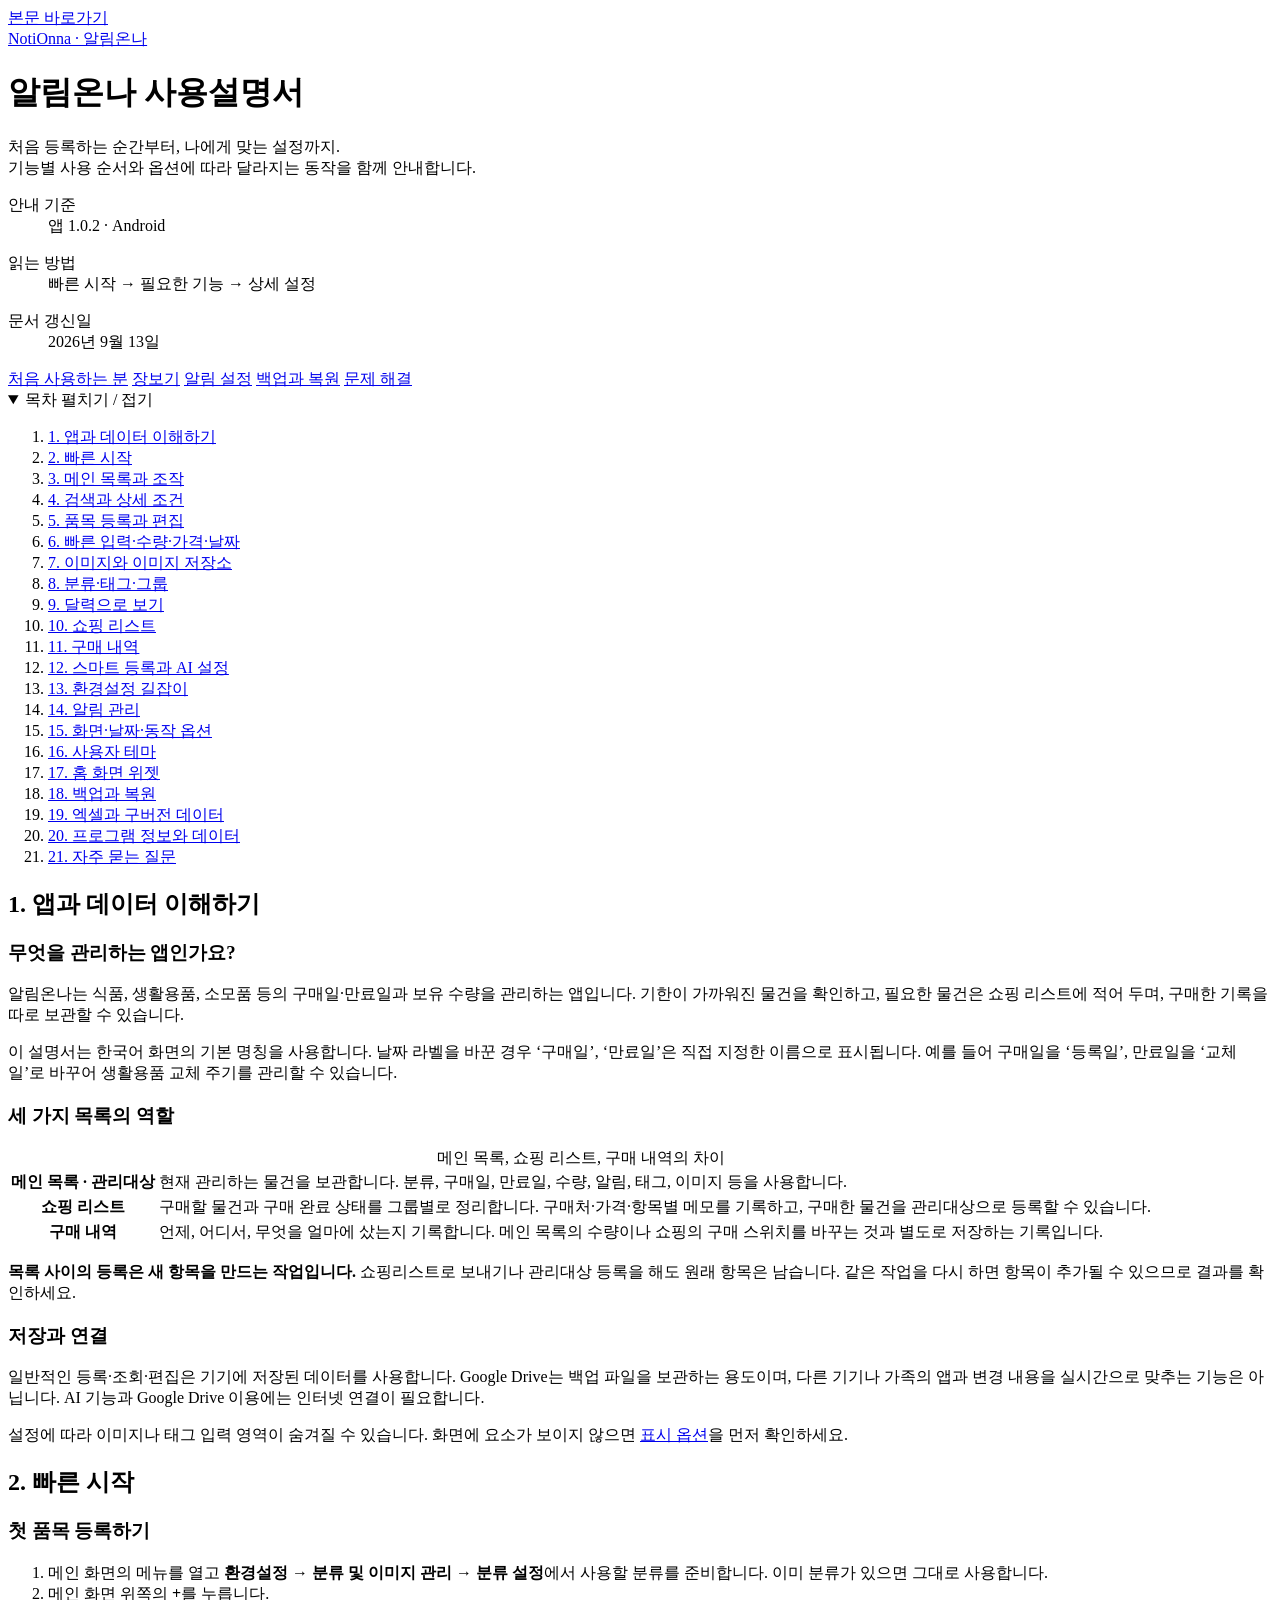
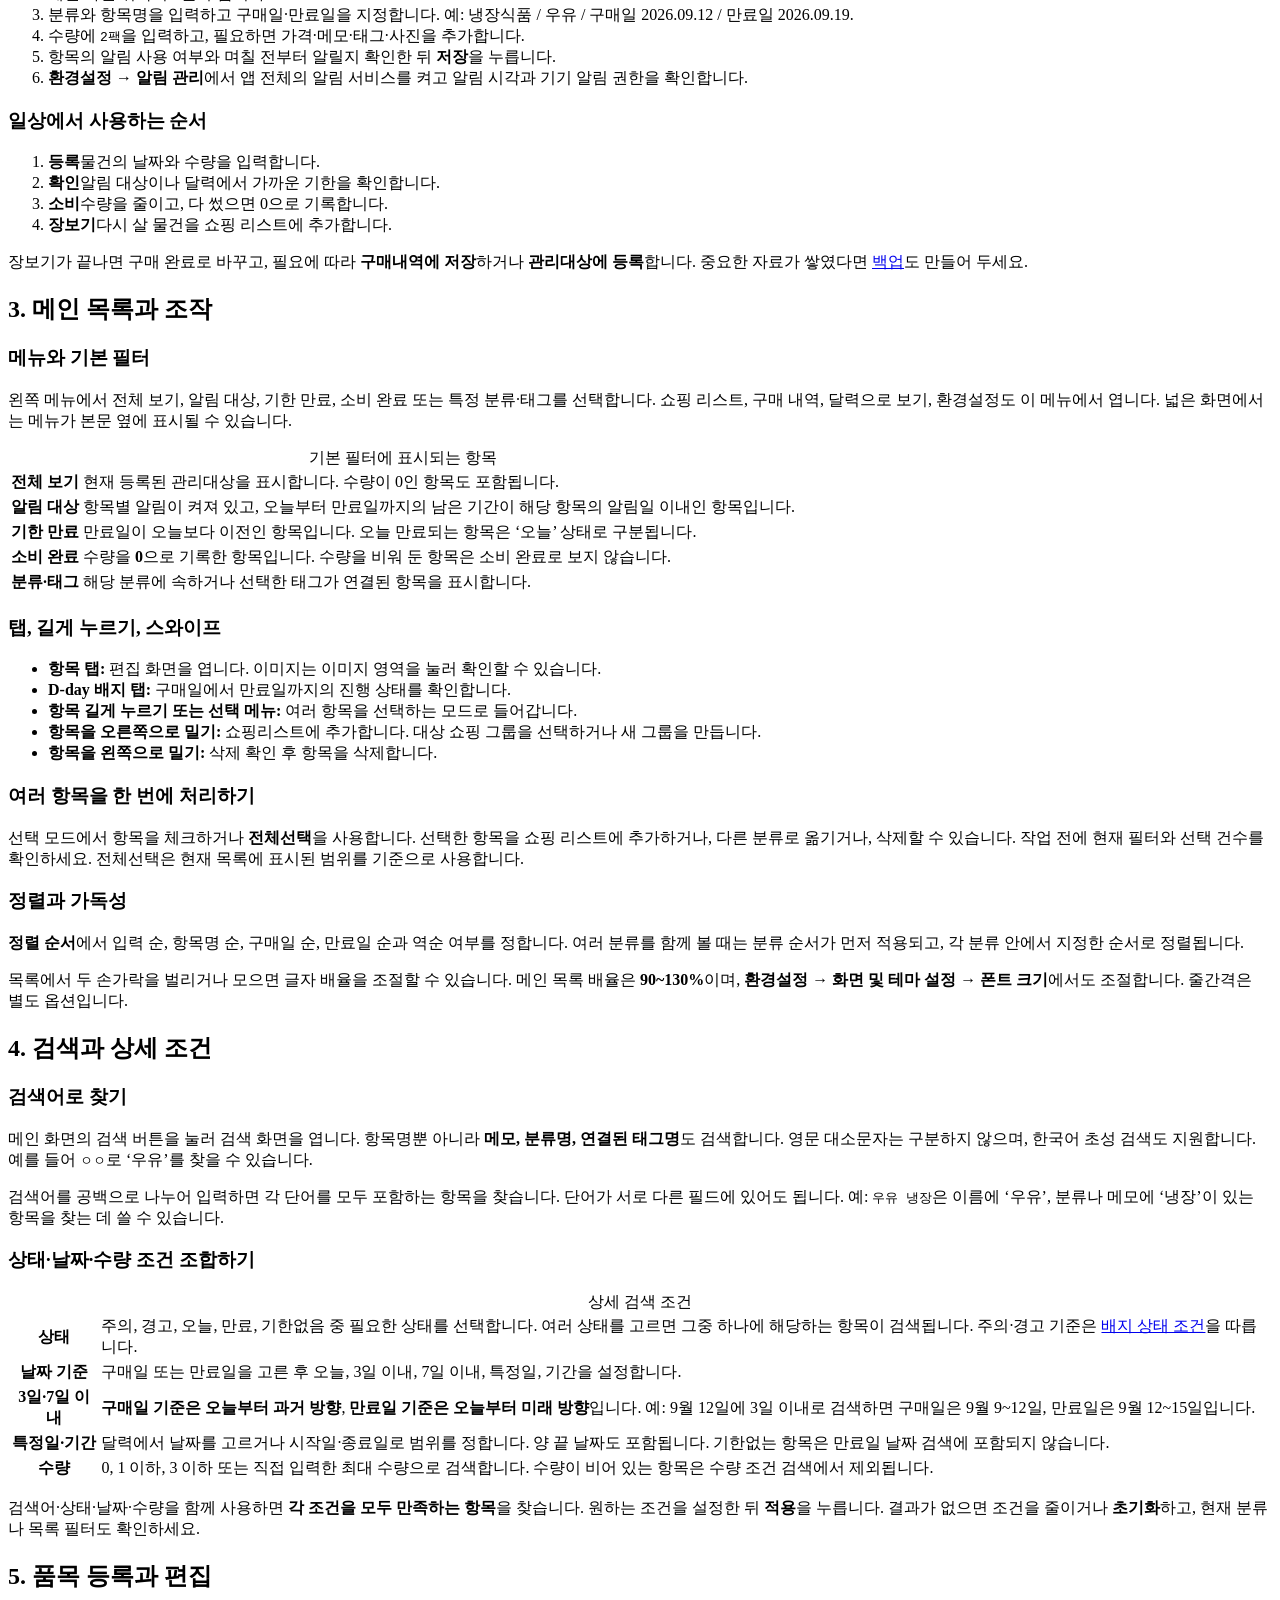
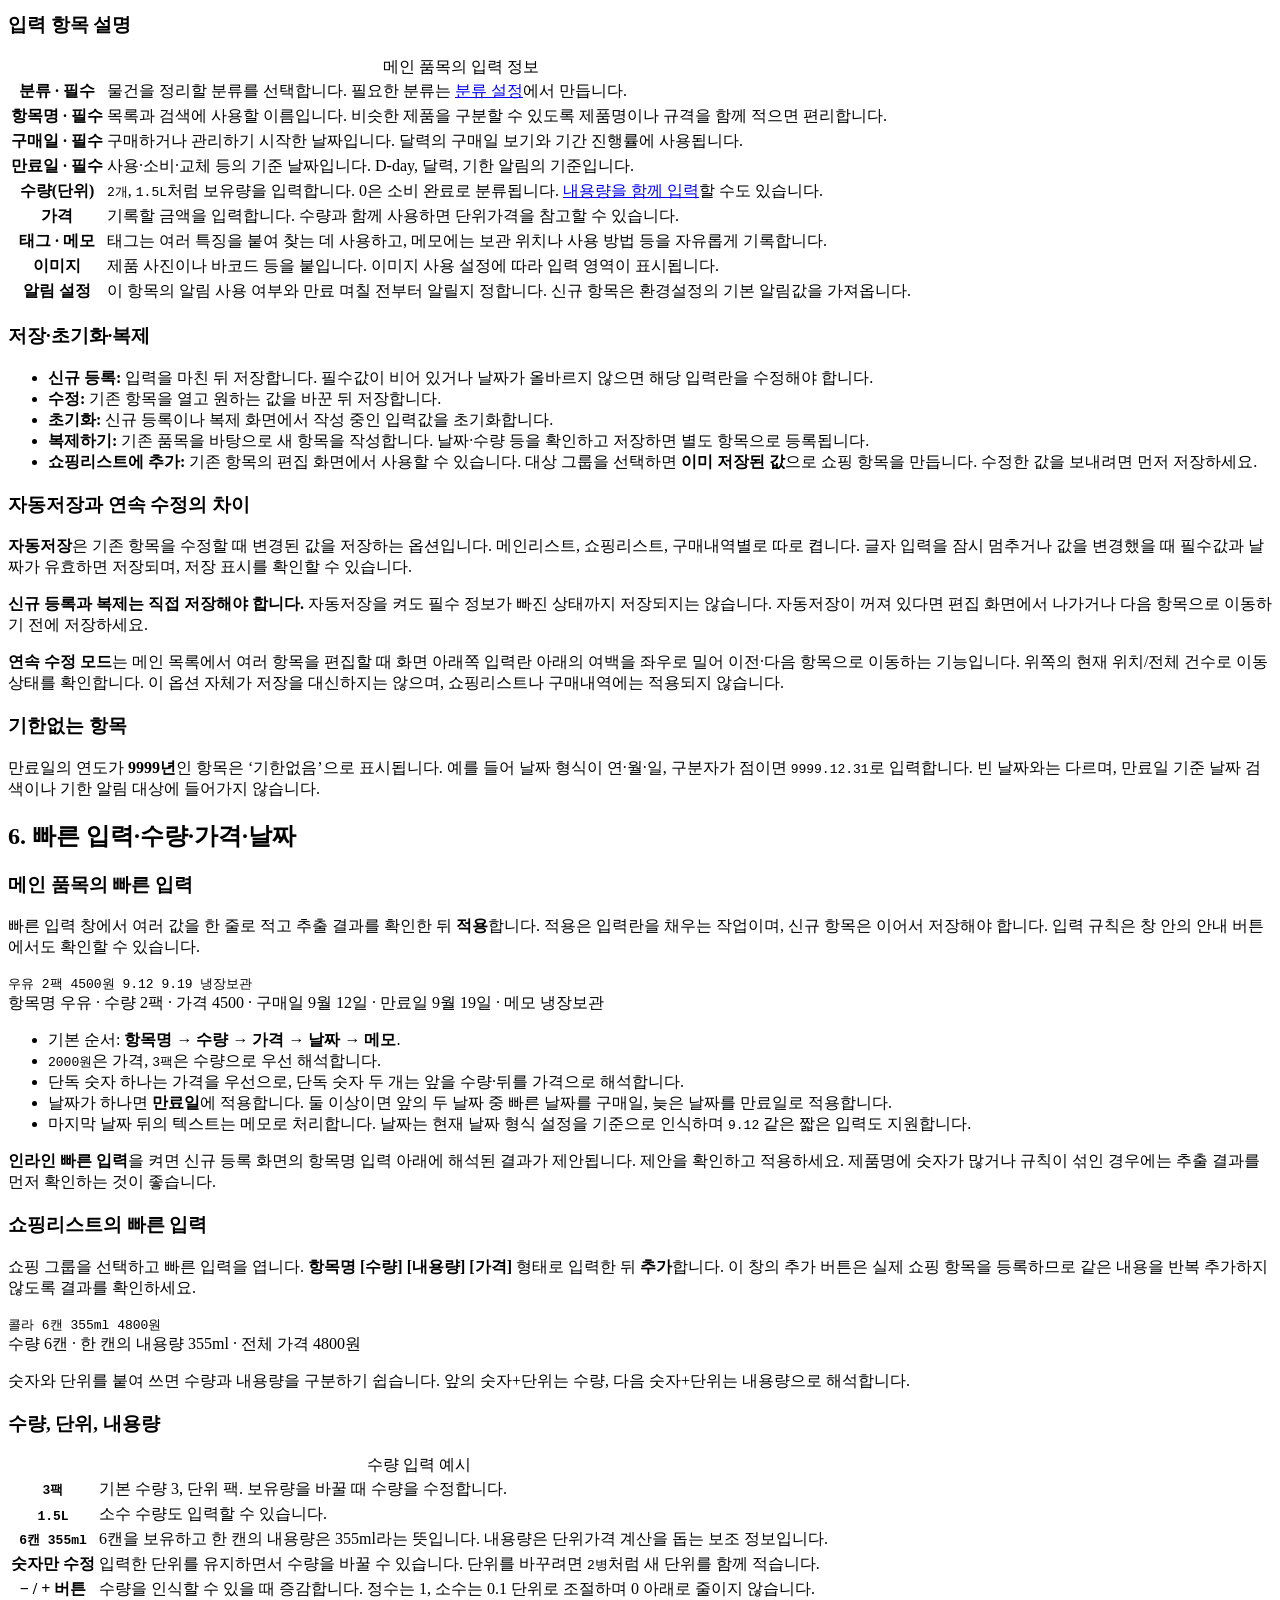
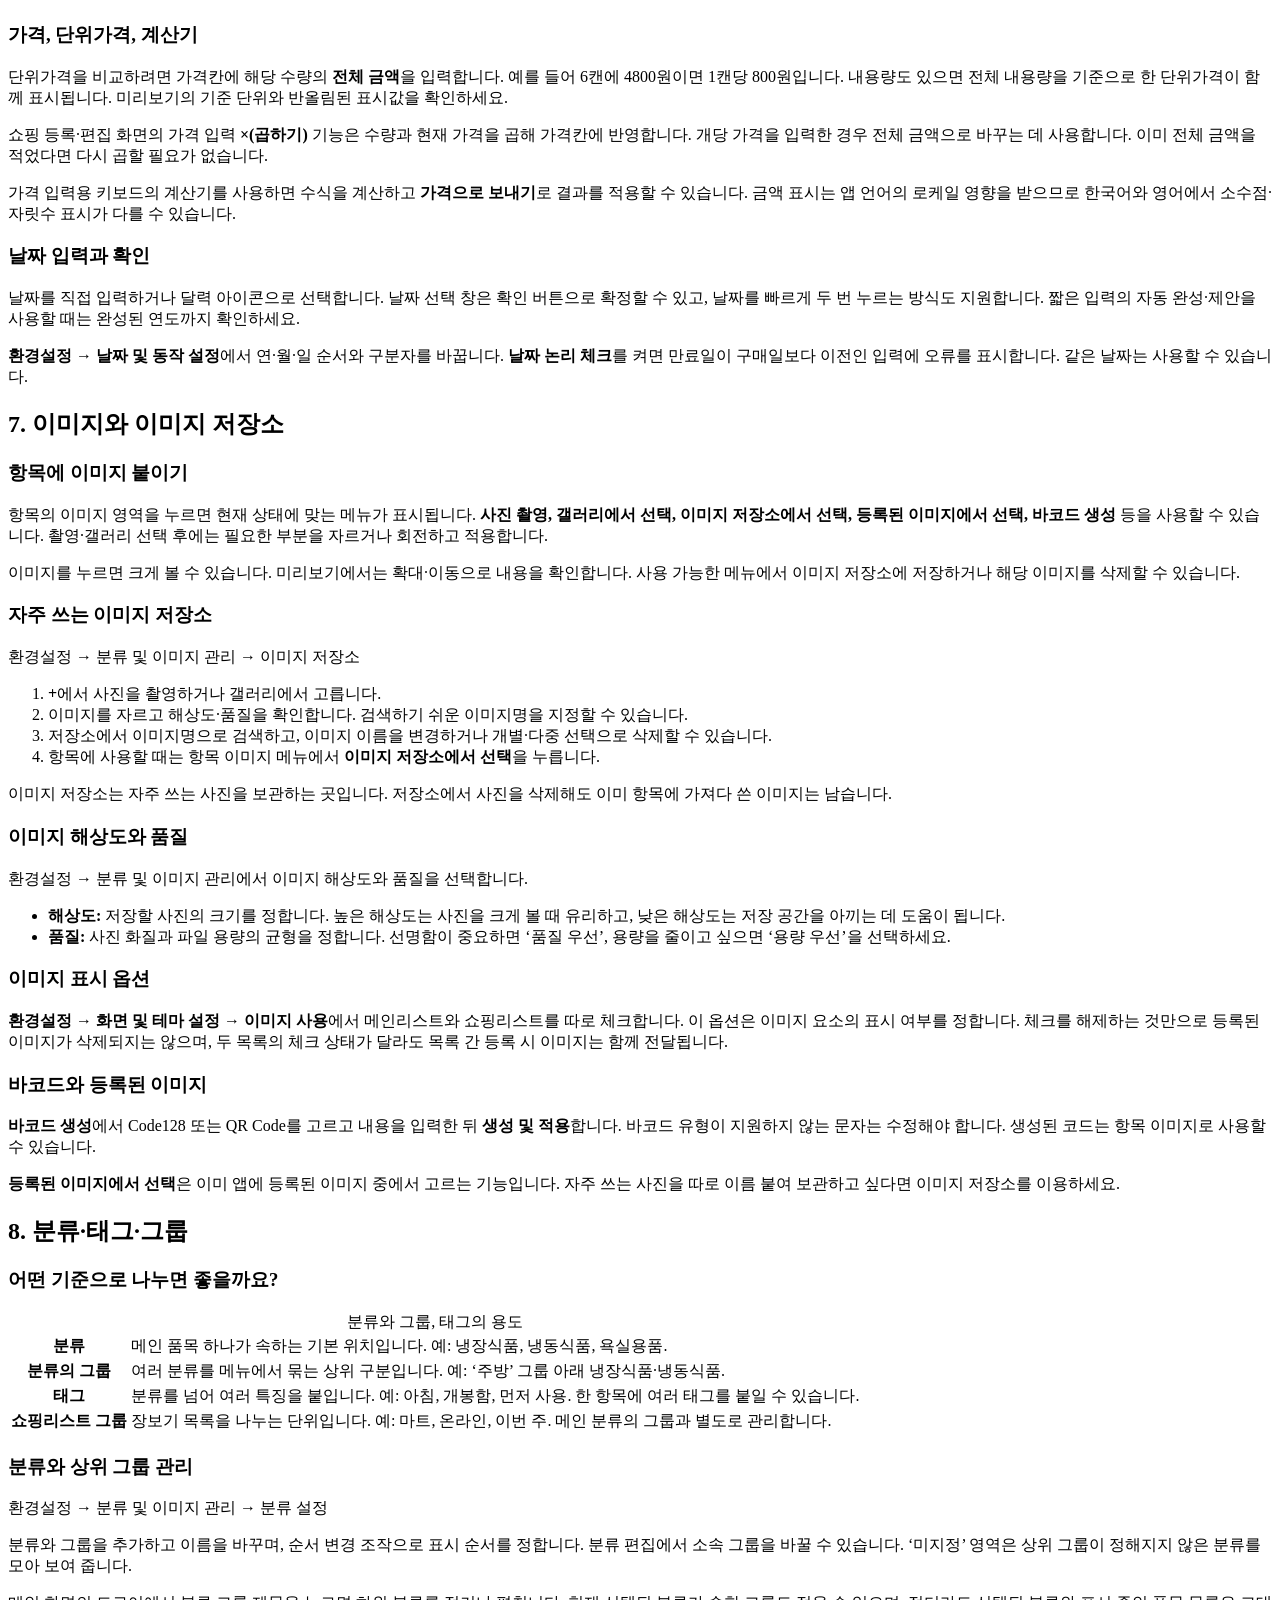
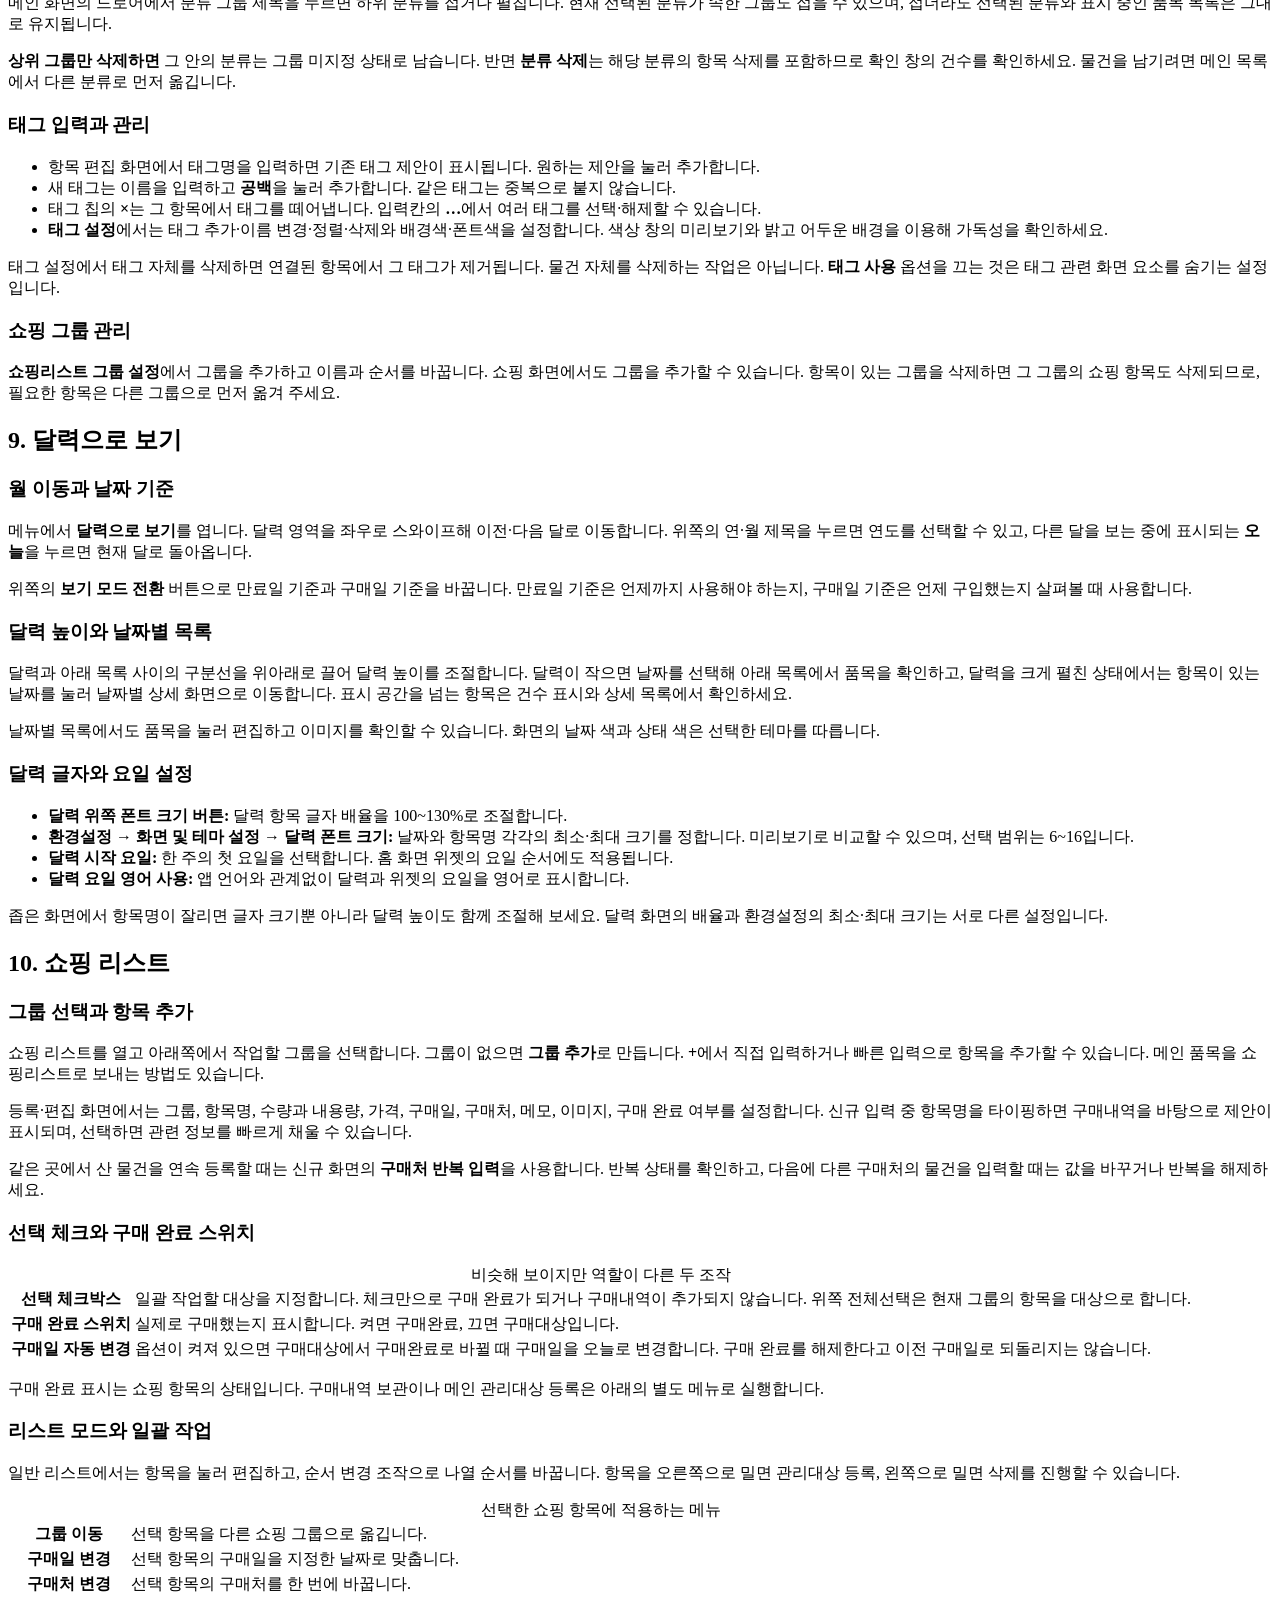
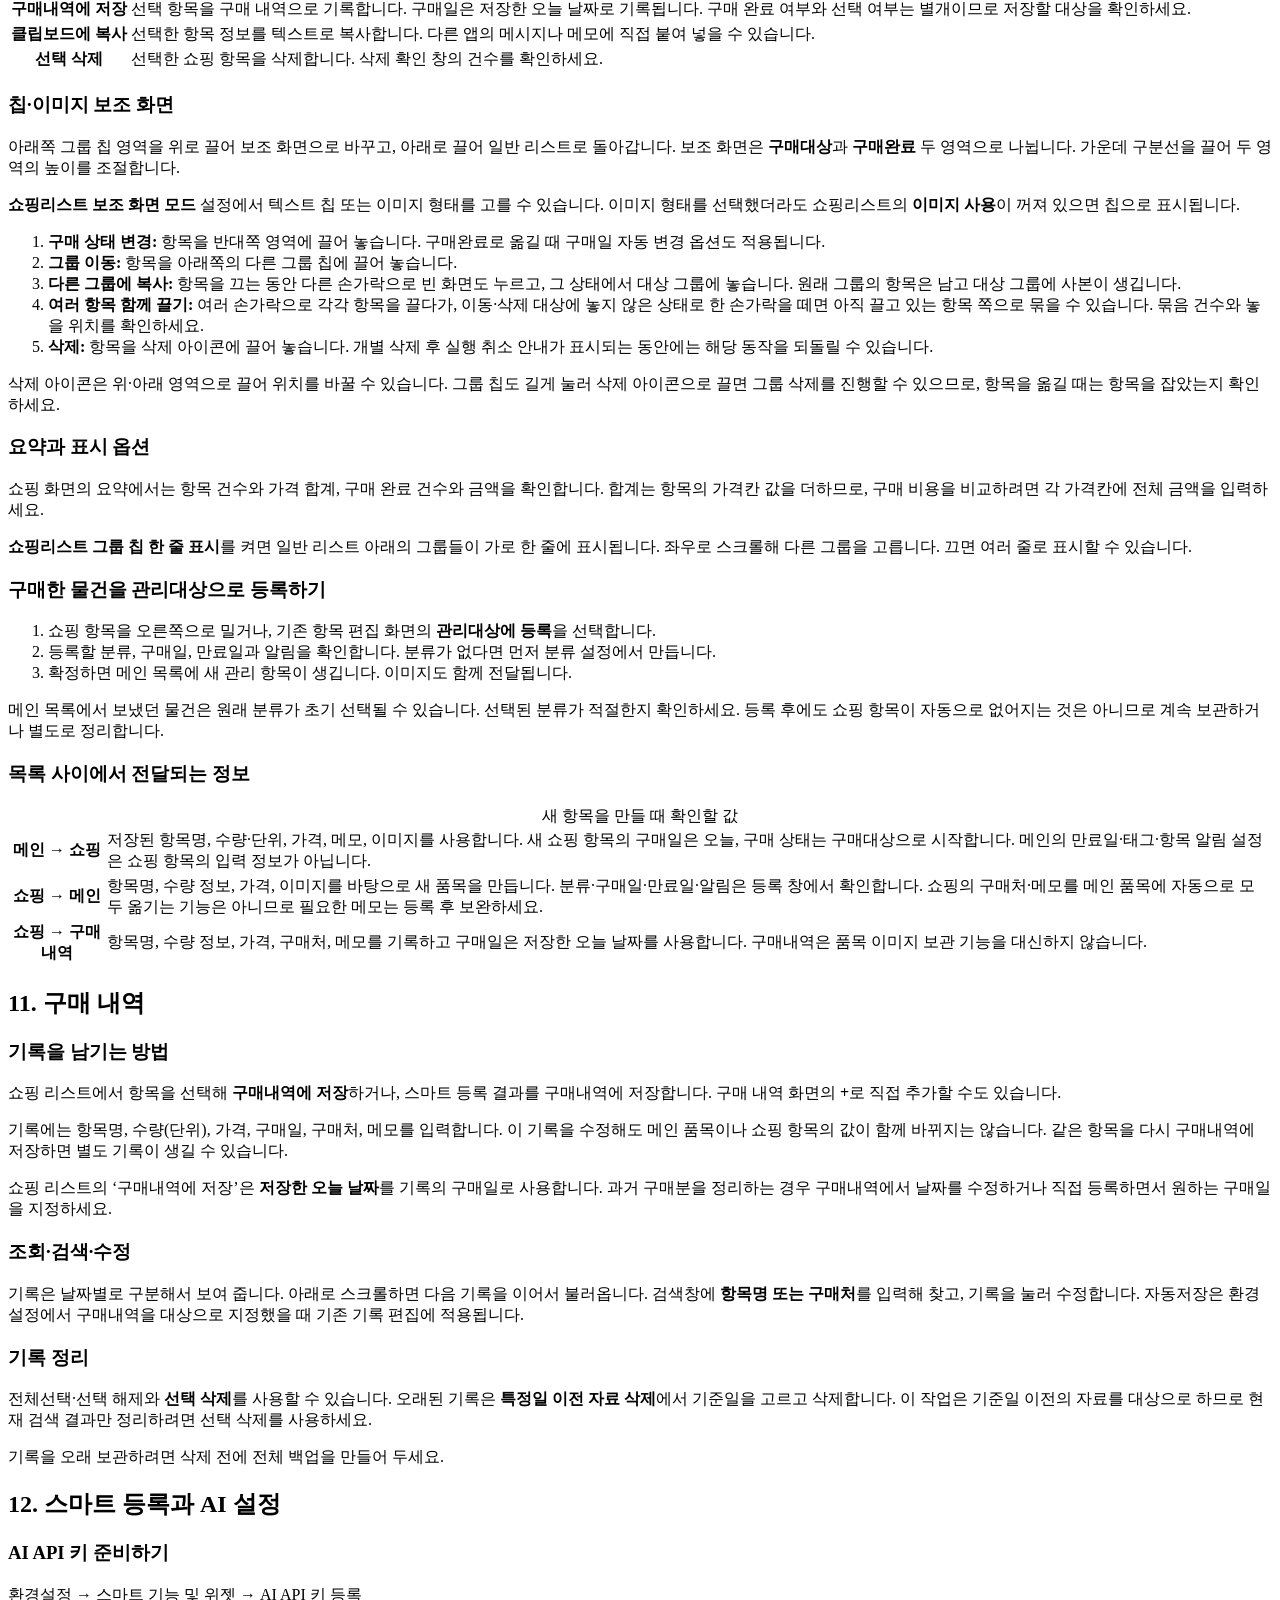
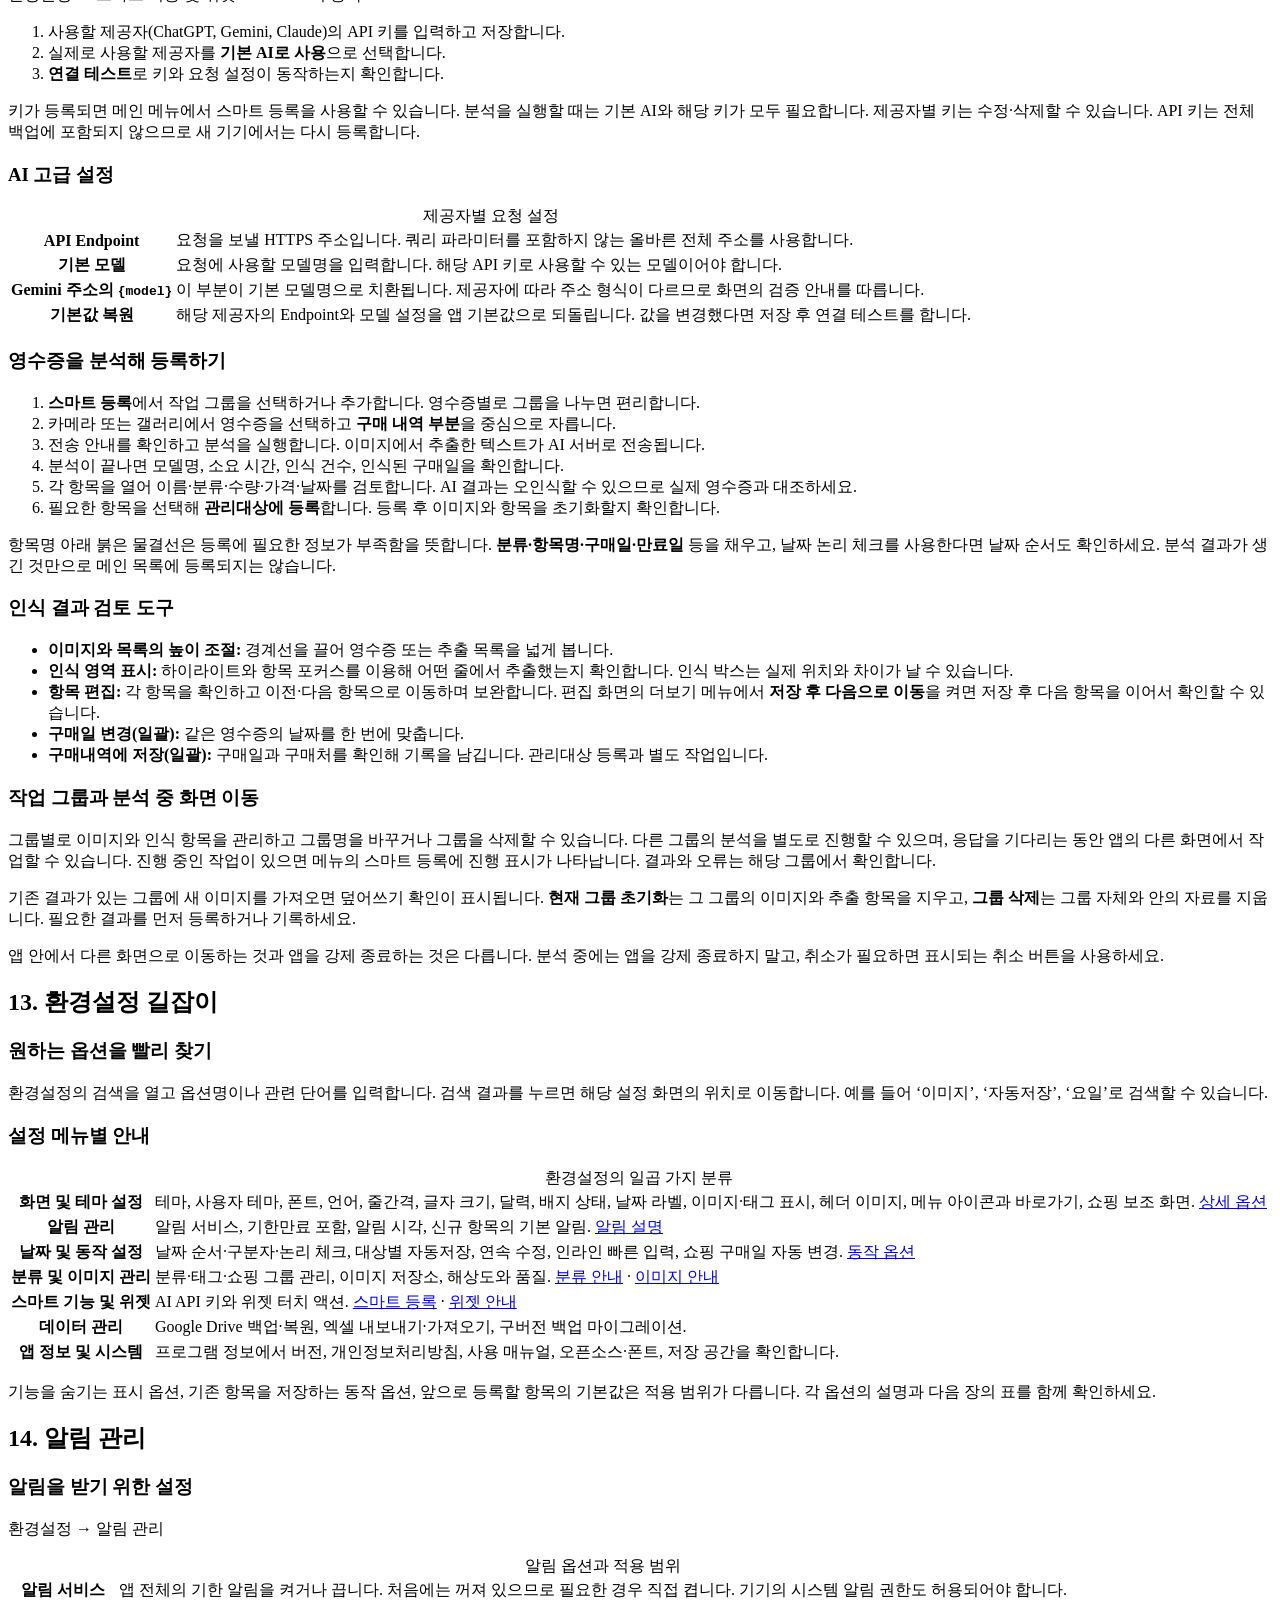
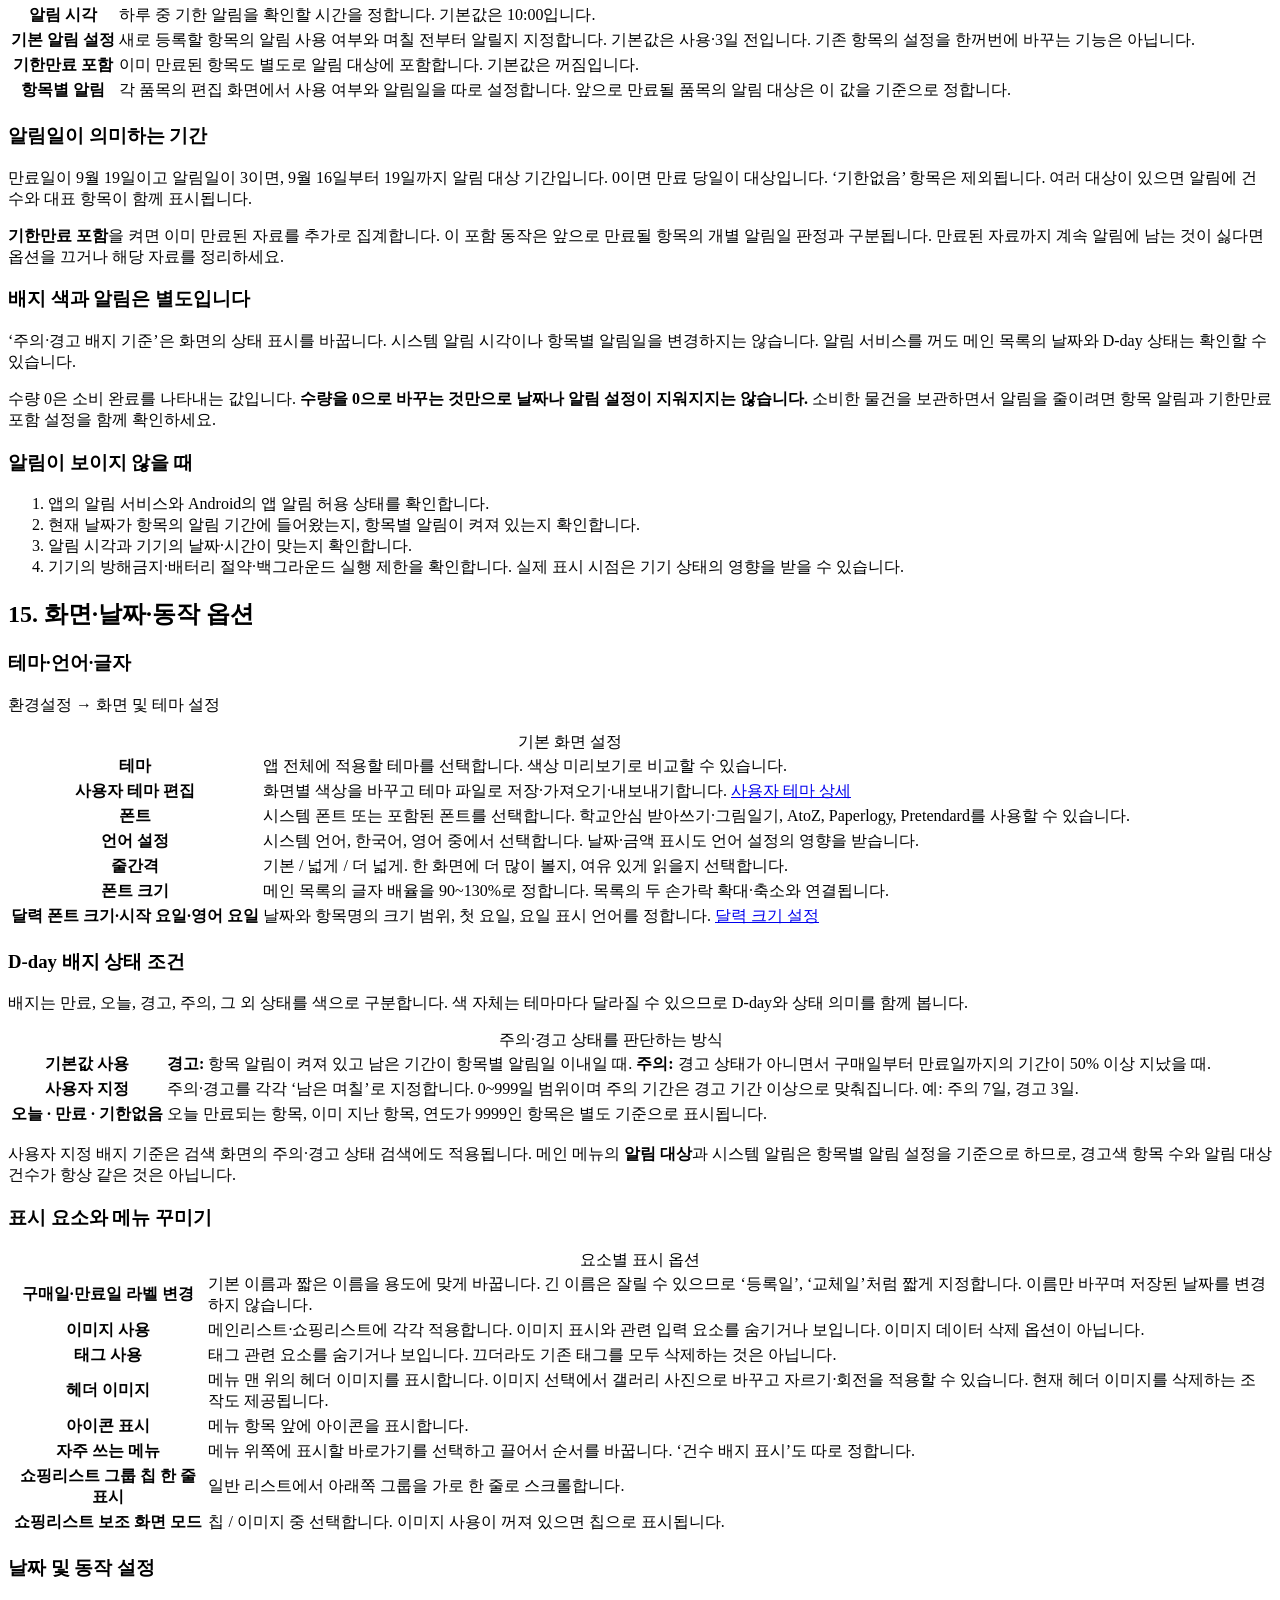
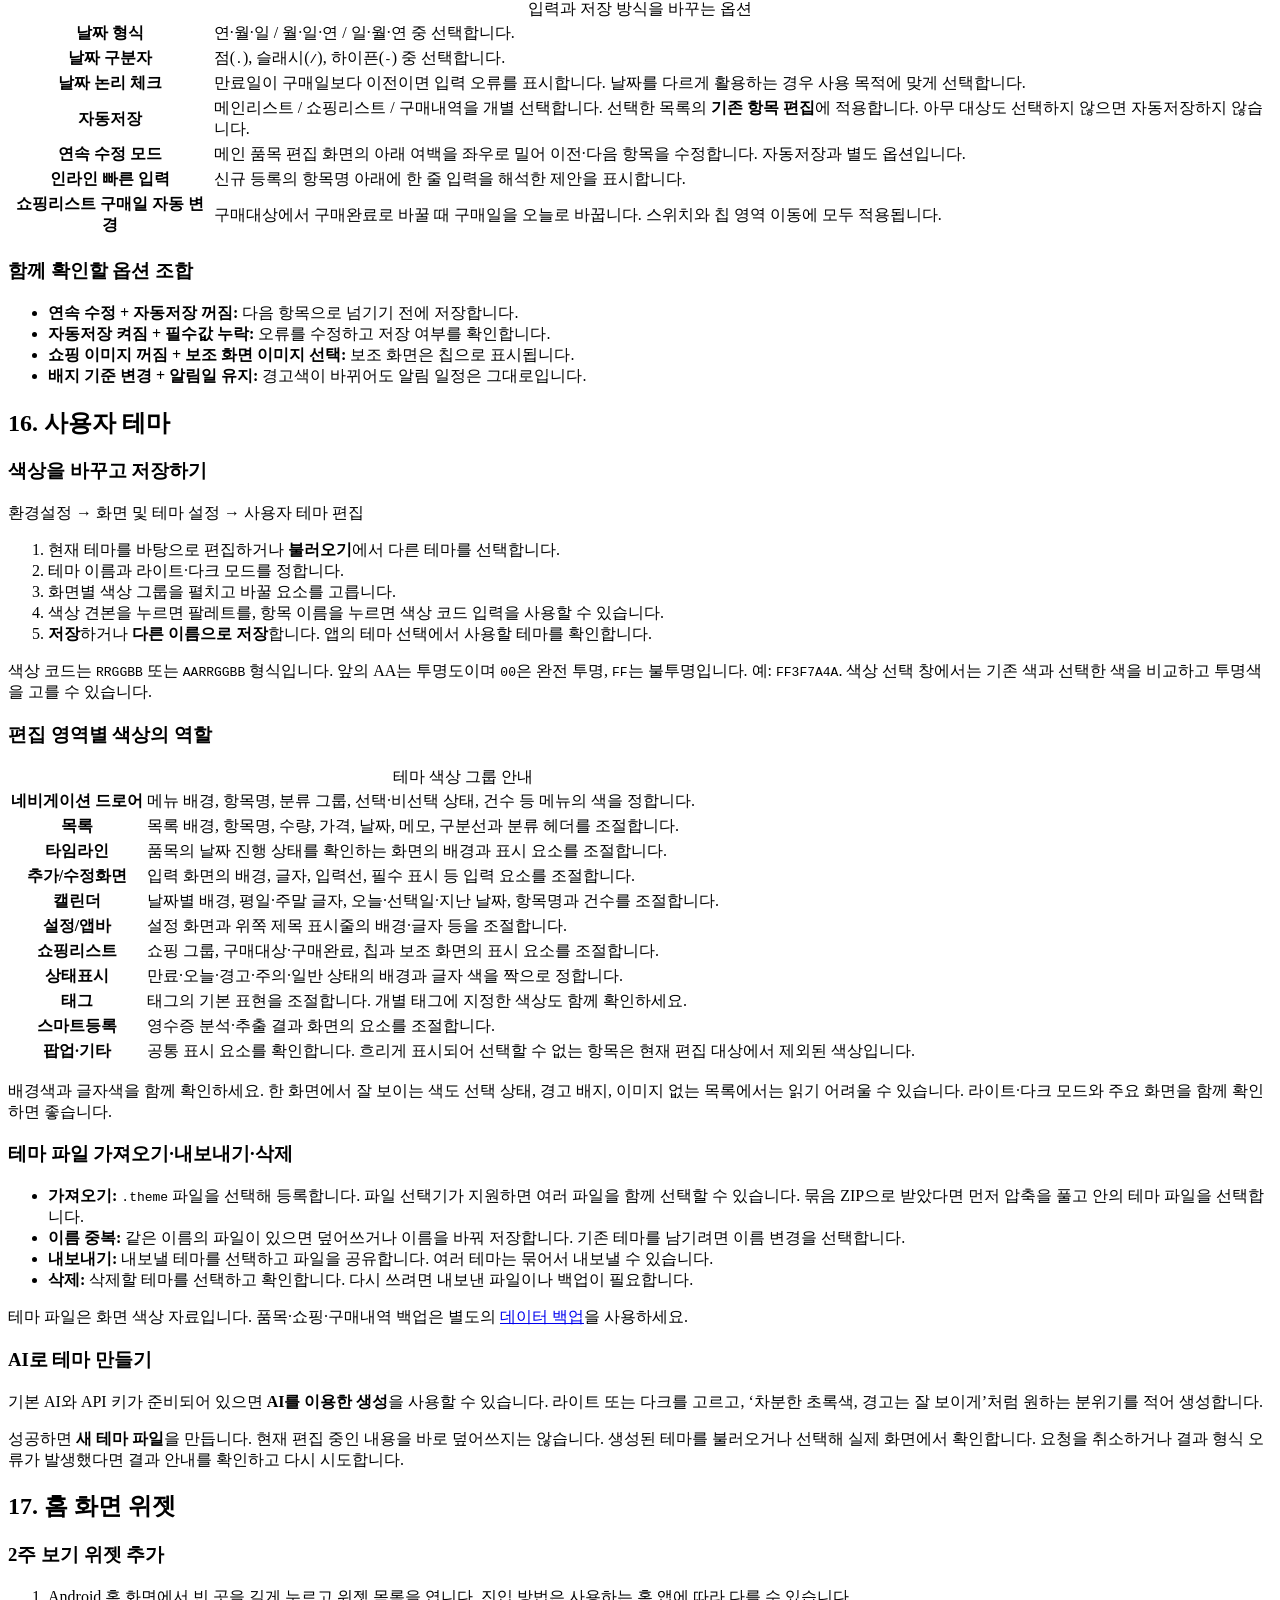
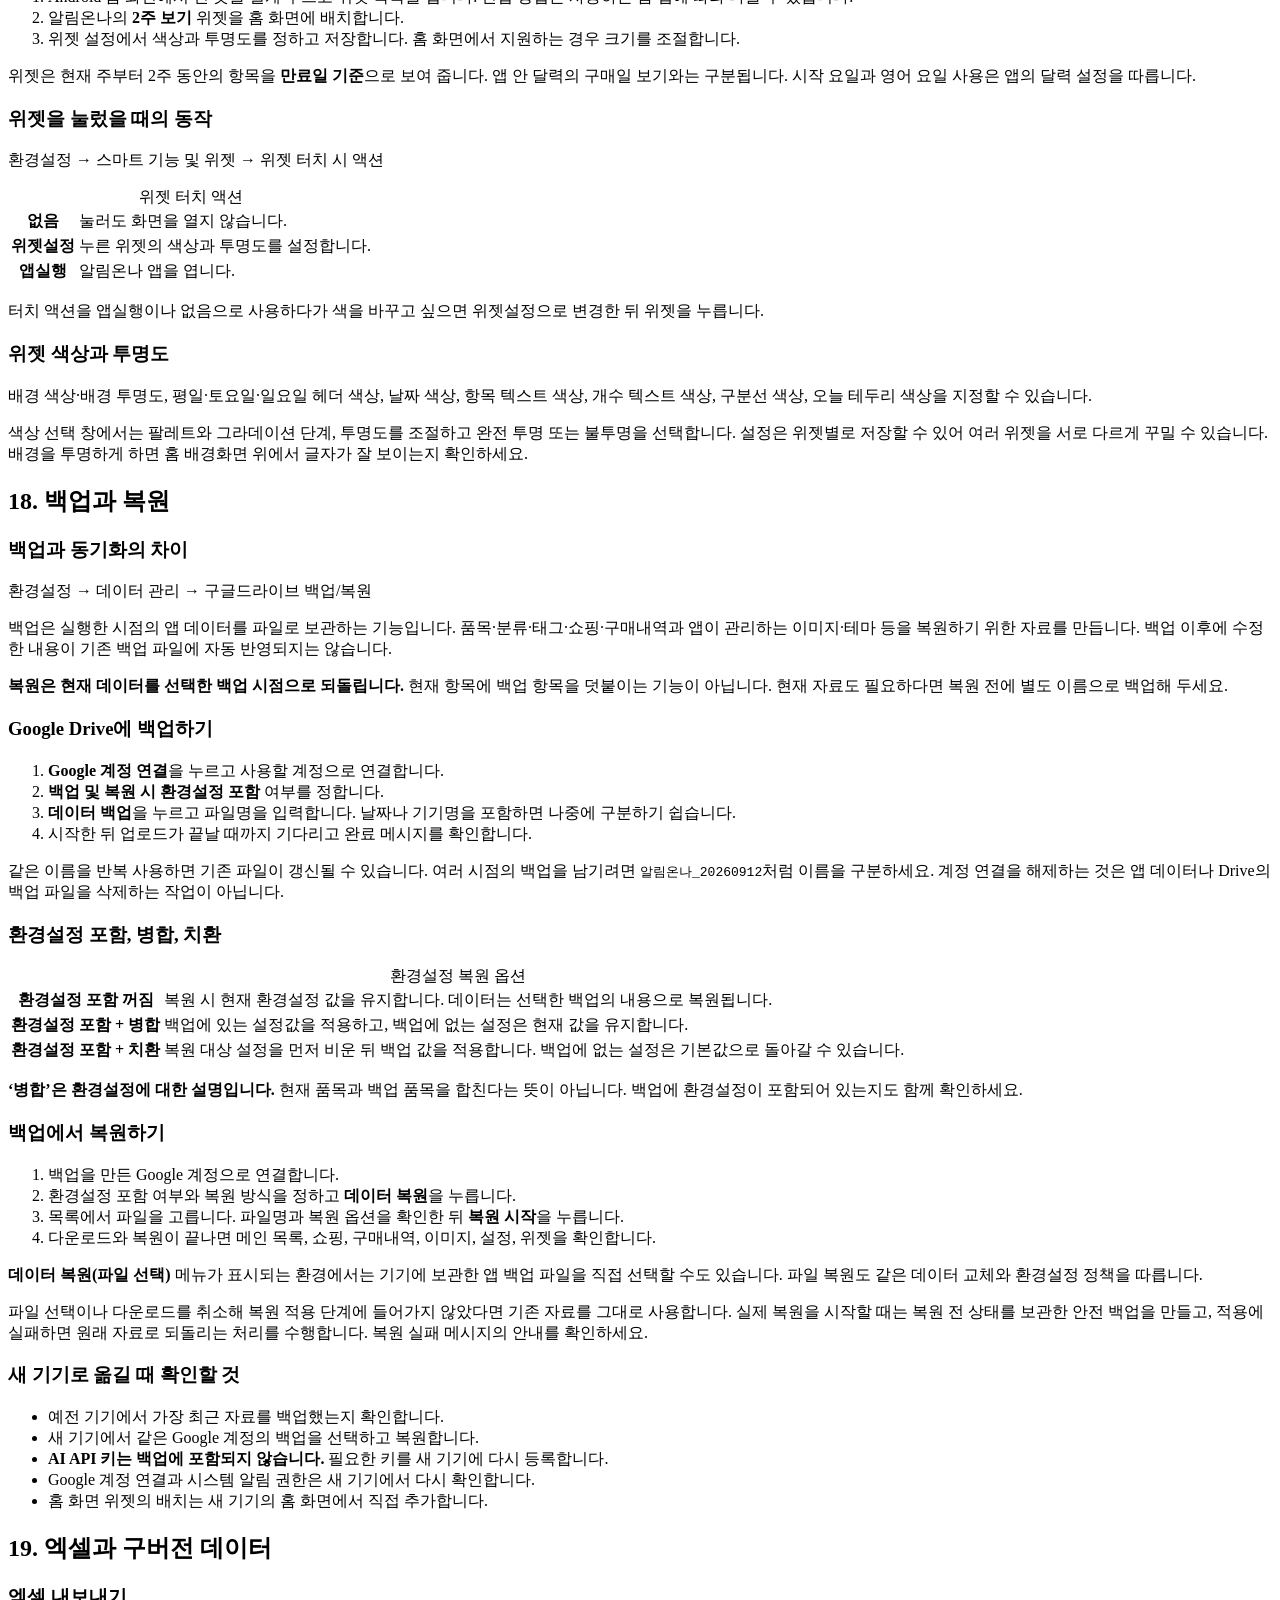
==== commit d0301ba2: "Update index.html" ====
--- a/manual/index.html
+++ b/manual/index.html
@@ -3,993 +3,807 @@
 <head>
   <meta charset="UTF-8">
   <meta name="viewport" content="width=device-width, initial-scale=1.0">
-  <title>알림온나 앱 사용설명서</title>
+  <meta name="description" content="알림온나 사용설명서. 품목과 만료일 관리, 검색, 쇼핑 리스트, 이미지, 달력, 알림, 스마트 등록, 테마와 백업을 단계별로 안내합니다.">
+  <meta name="theme-color" content="#3f7a4a">
+  <title>알림온나 사용설명서 · 기능과 설정 안내</title>
   <script>
     (function () {
+      var theme = 'light';
       try {
-        var savedTheme = localStorage.getItem("manualTheme");
-        if (savedTheme === "dark" || savedTheme === "light") {
-          document.documentElement.setAttribute("data-theme", savedTheme);
-          return;
-        }
+        var saved = localStorage.getItem('manualTheme');
+        if (saved === 'light' || saved === 'dark') theme = saved;
       } catch (error) {}
-      document.documentElement.setAttribute("data-theme", "light");
+      document.documentElement.setAttribute('data-theme', theme);
     })();
   </script>
-  <style>
-    :root {
-      color-scheme: light;
-      --bg-0: #f4f7f2;
-      --bg-1: #ffffff;
-      --ink-0: #1f2a1f;
-      --ink-1: #3e4a3c;
-      --line: #dbe4d7;
-      --brand: #3f7a4a;
-      --brand-2: #27643a;
-      --accent: #d07a2d;
-      --soft: #edf4ea;
-      --warn-bg: #fff5eb;
-      --warn-line: #f1be87;
-      --ok-bg: #eaf6ed;
-      --ok-line: #97c8a4;
-      --shadow: 0 14px 36px rgba(32, 44, 33, 0.08);
-      --radius: 18px;
-      --bg-grad-1: #dcebd9;
-      --bg-grad-2: #f3e8db;
-      --hero-grad-1: #f9fdf9;
-      --hero-grad-2: #f3f8f1;
-      --hero-grad-3: #fbf7f2;
-      --hero-glow: rgba(63, 122, 74, 0.22);
-      --eyebrow-bg: #ebf5ea;
-      --eyebrow-line: #c7dfca;
-      --toc-link: #2e3d2f;
-      --toc-hover-line: #d3e4d2;
-      --chip-line: #d0ded0;
-      --chip-bg: #f5faf4;
-      --chip-ink: #2e5e37;
-      --table-bg: #ffffff;
-      --th-bg: #f2f7f0;
-      --th-ink: #274f2e;
-      --code-bg: #f4f7f4;
-      --code-line: #e0e8e0;
-      --footer-ink: #657068;
-      --control-bg: #ffffff;
-    }
-
-    html[data-theme="dark"] {
-      color-scheme: dark;
-      --bg-0: #111318;
-      --bg-1: #1b1f27;
-      --ink-0: #e8ebf1;
-      --ink-1: #b7becc;
-      --line: #2f3644;
-      --brand: #7c8fb8;
-      --brand-2: #9fb0d8;
-      --accent: #e0a56a;
-      --soft: #222836;
-      --warn-bg: #2b221a;
-      --warn-line: #8f6b4b;
-      --ok-bg: #1f252f;
-      --ok-line: #4f647f;
-      --shadow: 0 14px 36px rgba(0, 0, 0, 0.34);
-      --bg-grad-1: #1a1f2c;
-      --bg-grad-2: #2b2330;
-      --hero-grad-1: #1b202c;
-      --hero-grad-2: #1d2028;
-      --hero-grad-3: #28222a;
-      --hero-glow: rgba(132, 147, 182, 0.2);
-      --eyebrow-bg: #252c39;
-      --eyebrow-line: #38445b;
-      --toc-link: #d4d9e6;
-      --toc-hover-line: #46506a;
-      --chip-line: #3a475f;
-      --chip-bg: #232b39;
-      --chip-ink: #b8c4df;
-      --table-bg: #171b25;
-      --th-bg: #222838;
-      --th-ink: #d0d9ee;
-      --code-bg: #1f2635;
-      --code-line: #32405a;
-      --footer-ink: #9aa4bb;
-      --control-bg: #171b25;
-    }
-
-    * {
-      box-sizing: border-box;
-    }
-
-    html {
-      scroll-behavior: smooth;
-    }
-
-    body {
-      margin: 0;
-      color: var(--ink-0);
-      font-family: "Pretendard Variable", "SUIT Variable", "Noto Sans KR", "Apple SD Gothic Neo", "Malgun Gothic", sans-serif;
-      line-height: 1.65;
-      background:
-        radial-gradient(1200px 560px at 8% -10%, var(--bg-grad-1) 0%, transparent 55%),
-        radial-gradient(900px 500px at 95% 0%, var(--bg-grad-2) 0%, transparent 45%),
-        var(--bg-0);
-    }
-
-    .page {
-      max-width: 1240px;
-      margin: 0 auto;
-      padding: 28px 20px 42px;
-    }
-
-    .hero {
-      position: relative;
-      overflow: hidden;
-      background: linear-gradient(140deg, var(--hero-grad-1) 0%, var(--hero-grad-2) 48%, var(--hero-grad-3) 100%);
-      border: 1px solid var(--line);
-      border-radius: calc(var(--radius) + 6px);
-      box-shadow: var(--shadow);
-      padding: 30px 30px 24px;
-      margin-bottom: 18px;
-    }
-
-    .hero::before {
-      content: "";
-      position: absolute;
-      width: 280px;
-      height: 280px;
-      right: -120px;
-      top: -130px;
-      border-radius: 50%;
-      background: radial-gradient(circle, var(--hero-glow) 0%, transparent 72%);
-      pointer-events: none;
-    }
-
-    .hero-head {
-      display: flex;
-      align-items: flex-start;
-      justify-content: space-between;
-      gap: 10px;
-      flex-wrap: wrap;
-    }
-
-    .eyebrow {
-      display: inline-flex;
-      align-items: center;
-      gap: 8px;
-      font-size: 12px;
-      letter-spacing: 0.08em;
-      text-transform: uppercase;
-      font-weight: 700;
-      color: var(--brand-2);
-      background: var(--eyebrow-bg);
-      border: 1px solid var(--eyebrow-line);
-      border-radius: 999px;
-      padding: 6px 10px;
-    }
-
-    .theme-switch {
-      display: inline-flex;
-      align-items: center;
-      gap: 8px;
-      border: 1px solid var(--line);
-      border-radius: 999px;
-      padding: 6px 10px;
-      background: var(--bg-1);
-    }
-
-    .theme-label {
-      font-size: 12px;
-      color: var(--ink-1);
-      font-weight: 700;
-      letter-spacing: 0.02em;
-      opacity: 0.76;
-      transition: opacity 0.2s ease, color 0.2s ease;
-    }
-
-    .theme-label.active {
-      color: var(--ink-0);
-      opacity: 1;
-    }
-
-    .theme-toggle-control {
-      position: relative;
-      display: inline-flex;
-      align-items: center;
-      justify-content: center;
-    }
-
-    .theme-toggle-control input {
-      position: absolute;
-      width: 1px;
-      height: 1px;
-      opacity: 0;
-      pointer-events: none;
-    }
-
-    .theme-toggle-slider {
-      display: inline-block;
-      width: 44px;
-      height: 24px;
-      border: 1px solid var(--line);
-      border-radius: 999px;
-      background: var(--soft);
-      cursor: pointer;
-      transition: background 0.2s ease, border-color 0.2s ease;
-      position: relative;
-    }
-
-    .theme-toggle-slider::after {
-      content: "";
-      position: absolute;
-      top: 2px;
-      left: 2px;
-      width: 18px;
-      height: 18px;
-      border-radius: 50%;
-      background: var(--bg-1);
-      box-shadow: 0 1px 4px rgba(0, 0, 0, 0.25);
-      transition: transform 0.2s ease;
-    }
-
-    .theme-toggle-control input:checked + .theme-toggle-slider {
-      background: var(--brand);
-      border-color: var(--brand);
-    }
-
-    .theme-toggle-control input:checked + .theme-toggle-slider::after {
-      transform: translateX(20px);
-    }
-
-    .theme-toggle-control input:focus-visible + .theme-toggle-slider {
-      outline: 2px solid var(--brand);
-      outline-offset: 2px;
-    }
-
-    h1 {
-      margin: 14px 0 6px;
-      line-height: 1.28;
-      font-size: clamp(27px, 3.7vw, 38px);
-      letter-spacing: -0.02em;
-    }
-
-    .subtitle {
-      margin: 0;
-      color: var(--ink-1);
-      font-size: clamp(14px, 2.1vw, 17px);
-    }
-
-    .meta {
-      margin-top: 16px;
-      display: grid;
-      grid-template-columns: repeat(auto-fit, minmax(210px, 1fr));
-      gap: 10px;
-    }
-
-    .meta-card {
-      background: var(--bg-1);
-      border: 1px solid var(--line);
-      border-radius: 12px;
-      padding: 10px 12px;
-    }
-
-    .meta-card dt {
-      margin: 0 0 4px;
-      color: var(--ink-1);
-      font-size: 12px;
-      font-weight: 700;
-      text-transform: uppercase;
-      letter-spacing: 0.07em;
-    }
-
-    .meta-card dd {
-      margin: 0;
-      font-size: 14px;
-      font-weight: 600;
-    }
-
-    .layout {
-      display: grid;
-      grid-template-columns: 280px minmax(0, 1fr);
-      gap: 18px;
-      align-items: start;
-    }
-
-    .toc {
-      position: sticky;
-      top: 14px;
-      background: var(--bg-1);
-      border: 1px solid var(--line);
-      border-radius: var(--radius);
-      box-shadow: var(--shadow);
-      padding: 16px;
-      max-height: calc(100vh - 32px);
-      overflow: auto;
-    }
-
-    .toc h2 {
-      margin: 0 0 10px;
-      font-size: 15px;
-      letter-spacing: 0.02em;
-    }
-
-    .toc ul {
-      margin: 0;
-      padding: 0;
-      list-style: none;
-      display: grid;
-      gap: 6px;
-    }
-
-    .toc a {
-      display: block;
-      padding: 8px 10px;
-      border-radius: 10px;
-      border: 1px solid transparent;
-      text-decoration: none;
-      color: var(--toc-link);
-      font-size: 14px;
-    }
-
-    .toc a:hover {
-      background: var(--soft);
-      border-color: var(--toc-hover-line);
-    }
-
-    main {
-      display: grid;
-      gap: 14px;
-    }
-
-    section {
-      background: var(--bg-1);
-      border: 1px solid var(--line);
-      border-radius: var(--radius);
-      box-shadow: var(--shadow);
-      padding: 22px;
-    }
-
-    section h2 {
-      margin: 0 0 12px;
-      font-size: clamp(20px, 2.7vw, 25px);
-      letter-spacing: -0.01em;
-    }
-
-    section h3 {
-      margin: 18px 0 6px;
-      font-size: 17px;
-    }
-
-    p {
-      margin: 0 0 12px;
-    }
-
-    ul, ol {
-      margin: 0 0 12px 20px;
-      padding: 0;
-    }
-
-    li + li {
-      margin-top: 6px;
-    }
-
-    .note {
-      border: 1px solid var(--warn-line);
-      background: var(--warn-bg);
-      border-radius: 12px;
-      padding: 12px 14px;
-      margin-top: 8px;
-    }
-
-    .tip {
-      border: 1px solid var(--ok-line);
-      background: var(--ok-bg);
-      border-radius: 12px;
-      padding: 12px 14px;
-      margin-top: 8px;
-    }
-
-    .manual-shot {
-      margin: 14px 0 18px;
-      padding: 14px;
-      border: 1px solid var(--line);
-      border-radius: 18px;
-      background: var(--bg-1);
-      text-align: center;
-    }
-
-    .manual-shot img {
-      display: block;
-      width: min(100%, 360px);
-      margin: 0 auto;
-      border-radius: 16px;
-      border: 1px solid var(--line);
-      box-shadow: 0 10px 24px rgba(0, 0, 0, 0.18);
-    }
-
-    .manual-shot figcaption {
-      margin-top: 10px;
-      color: var(--ink-1);
-      font-size: 13px;
-      line-height: 1.6;
-    }
-
-    .chips {
-      display: flex;
-      flex-wrap: wrap;
-      gap: 8px;
-      margin-bottom: 8px;
-    }
-
-    .chip {
-      border-radius: 999px;
-      border: 1px solid var(--chip-line);
-      background: var(--chip-bg);
-      color: var(--chip-ink);
-      padding: 4px 9px;
-      font-size: 12px;
-      font-weight: 700;
-      letter-spacing: 0.02em;
-    }
-
-    table {
-      width: 100%;
-      border-collapse: collapse;
-      border: 1px solid var(--line);
-      border-radius: 12px;
-      overflow: hidden;
-      background: var(--table-bg);
-      margin-bottom: 10px;
-    }
-
-    th, td {
-      border-bottom: 1px solid var(--line);
-      padding: 10px 12px;
-      vertical-align: top;
-      text-align: left;
-      font-size: 14px;
-    }
-
-    th {
-      width: 24%;
-      background: var(--th-bg);
-      font-weight: 700;
-      color: var(--th-ink);
-    }
-
-    tr:last-child th,
-    tr:last-child td {
-      border-bottom: 0;
-    }
-
-    code {
-      font-family: "JetBrains Mono", "Consolas", "Courier New", monospace;
-      font-size: 0.92em;
-      background: var(--code-bg);
-      border: 1px solid var(--code-line);
-      border-radius: 6px;
-      padding: 1px 6px;
-    }
-
-    .footer {
-      margin-top: 12px;
-      text-align: center;
-      color: var(--footer-ink);
-      font-size: 13px;
-      padding: 10px 0 2px;
-    }
-
-    .mobile-jump {
-      display: none;
-      margin-bottom: 12px;
-    }
-
-    .mobile-jump select {
-      width: 100%;
-      padding: 10px 12px;
-      border: 1px solid var(--line);
-      border-radius: 10px;
-      font: inherit;
-      background: var(--control-bg);
-      color: var(--ink-0);
-    }
-
-    @media (max-width: 1020px) {
-      .layout {
-        grid-template-columns: 1fr;
-      }
-
-      .toc {
-        display: none;
-      }
-
-      .mobile-jump {
-        display: block;
-      }
-    }
-
-    @media (max-width: 640px) {
-      .page {
-        padding: 16px 12px 28px;
-      }
-
-      .hero {
-        padding: 20px 16px;
-        border-radius: 16px;
-      }
-
-      .theme-switch {
-        width: 100%;
-        justify-content: space-between;
-        border-radius: 12px;
-      }
-
-      section {
-        padding: 16px;
-        border-radius: 14px;
-      }
-
-      th, td {
-        display: block;
-        width: 100%;
-      }
-
-      th {
-        border-bottom: 0;
-        padding-bottom: 3px;
-      }
-
-      td {
-        padding-top: 3px;
-      }
-    }
-  </style>
+  <link rel="stylesheet" href="manual.css">
+  <script src="manual.js" defer></script>
 </head>
-<body>
+<body id="top">
+  <a class="skip-link" href="#guide">본문 바로가기</a>
   <div class="page">
     <header class="hero">
       <div class="hero-head">
-        <div class="eyebrow">User Manual</div>
-        <div class="theme-switch" role="group" aria-label="설명서 테마 선택">
+        <a class="eyebrow" href="../home/">NotiOnna · 알림온나</a>
+        <div class="theme-switch" role="group" aria-label="설명서 테마 선택" hidden data-enhanced>
           <span id="theme-light-label" class="theme-label">라이트</span>
           <label class="theme-toggle-control" for="theme-toggle">
-            <input type="checkbox" id="theme-toggle" aria-label="다크 테마 전환">
+            <input type="checkbox" id="theme-toggle" aria-label="설명서 다크 테마">
             <span class="theme-toggle-slider" aria-hidden="true"></span>
           </label>
           <span id="theme-dark-label" class="theme-label">다크</span>
         </div>
       </div>
-      <h1>알림온나 앱 사용설명서</h1>
-
+      <h1>알림온나 사용설명서</h1>
+      <p class="subtitle">처음 등록하는 순간부터, 나에게 맞는 설정까지.<br>기능별 사용 순서와 옵션에 따라 달라지는 동작을 함께 안내합니다.</p>
       <div class="meta">
-        <dl class="meta-card">
-          <dt>앱 이름</dt>
-          <dd>알림온나 (NotiOnna)</dd>
-        </dl>
-        <dl class="meta-card">
-          <dt>안내 범위</dt>
-          <dd>주요 기능 사용법 및 설정 가이드</dd>
-        </dl>
-        <dl class="meta-card">
-          <dt>문서 갱신일</dt>
-          <dd>2026-03-01</dd>
-        </dl>
+        <dl class="meta-card"><dt>안내 기준</dt><dd>앱 1.0.2 · Android</dd></dl>
+        <dl class="meta-card"><dt>읽는 방법</dt><dd>빠른 시작 → 필요한 기능 → 상세 설정</dd></dl>
+        <dl class="meta-card"><dt>문서 갱신일</dt><dd><time datetime="2026-09-13">2026년 9월 13일</time></dd></dl>
+      </div>
+      <div class="quick-links" aria-label="자주 찾는 안내">
+        <a href="#quickstart">처음 사용하는 분</a>
+        <a href="#shopping">장보기</a>
+        <a href="#notifications">알림 설정</a>
+        <a href="#backup">백업과 복원</a>
+        <a href="#faq">문제 해결</a>
       </div>
     </header>
 
-    <div class="mobile-jump">
-      <label for="jump" style="font-size: 13px; color: var(--ink-1);">섹션 이동</label>
-      <select id="jump" onchange="if(this.value){location.hash=this.value;}">
-        <option value="">선택하세요</option>
-        <option value="overview">1. 앱 개요</option>
-        <option value="quickstart">2. 빠른 시작</option>
-        <option value="main">3. 메인 화면</option>
-        <option value="item">4. 품목 등록/편집</option>
-        <option value="calendar">5. 달력</option>
-        <option value="shopping">6. 쇼핑 리스트</option>
-        <option value="history">7. 구매 내역</option>
-        <option value="smart">8. 스마트 등록(Beta)</option>
-        <option value="settings">9. 설정 가이드</option>
-        <option value="backup">10. 백업/복원</option>
-        <option value="excel">11. 엑셀 가져오기/내보내기</option>
-        <option value="security">12. 데이터/보안</option>
-        <option value="faq">13. 문제 해결</option>
-      </select>
+    <div class="reading-tools" hidden data-enhanced>
+      <form id="manual-search-form" role="search">
+        <label for="manual-search">매뉴얼 검색</label>
+        <div class="search-row">
+          <input id="manual-search" type="search" placeholder="예: 자동저장, 단위가격, 이미지 복사" autocomplete="off" aria-controls="search-results guide" aria-describedby="search-status">
+          <button id="search-clear" type="button">초기화</button>
+          <button id="print-manual" type="button">인쇄</button>
+        </div>
+      </form>
+      <p id="search-status" role="status" aria-live="polite" aria-atomic="true">검색어를 입력하면 관련 설명을 찾을 수 있습니다.</p>
     </div>
+    <noscript><p class="tip">목차에서 원하는 장으로 이동하거나 브라우저의 ‘페이지에서 찾기’를 이용하세요. 모든 본문은 자바스크립트 없이도 읽을 수 있습니다.</p></noscript>
 
     <div class="layout">
       <aside class="toc">
-        <h2>목차</h2>
-        <ul>
-          <li><a href="#overview">1. 앱 개요</a></li>
-          <li><a href="#quickstart">2. 빠른 시작</a></li>
-          <li><a href="#main">3. 메인 화면</a></li>
-          <li><a href="#item">4. 품목 등록/편집</a></li>
-          <li><a href="#calendar">5. 달력</a></li>
-          <li><a href="#shopping">6. 쇼핑 리스트</a></li>
-          <li><a href="#history">7. 구매 내역</a></li>
-          <li><a href="#smart">8. 스마트 등록(Beta)</a></li>
-          <li><a href="#settings">9. 설정 가이드</a></li>
-          <li><a href="#backup">10. Google Drive 백업/복원</a></li>
-          <li><a href="#excel">11. 엑셀 가져오기/내보내기</a></li>
-          <li><a href="#security">12. 데이터/보안</a></li>
-          <li><a href="#faq">13. 문제 해결</a></li>
-        </ul>
+        <details id="toc-panel" open>
+          <summary>목차 <span class="toc-hint">펼치기 / 접기</span></summary>
+          <nav aria-label="사용설명서 목차">
+            <ol>
+              <li><a href="#overview">1. 앱과 데이터 이해하기</a></li>
+              <li><a href="#quickstart">2. 빠른 시작</a></li>
+              <li><a href="#main">3. 메인 목록과 조작</a></li>
+              <li><a href="#search">4. 검색과 상세 조건</a></li>
+              <li><a href="#item">5. 품목 등록과 편집</a></li>
+              <li><a href="#input">6. 빠른 입력·수량·가격·날짜</a></li>
+              <li><a href="#images">7. 이미지와 이미지 저장소</a></li>
+              <li><a href="#categories">8. 분류·태그·그룹</a></li>
+              <li><a href="#calendar">9. 달력으로 보기</a></li>
+              <li><a href="#shopping">10. 쇼핑 리스트</a></li>
+              <li><a href="#history">11. 구매 내역</a></li>
+              <li><a href="#smart">12. 스마트 등록과 AI 설정</a></li>
+              <li><a href="#settings">13. 환경설정 길잡이</a></li>
+              <li><a href="#notifications">14. 알림 관리</a></li>
+              <li><a href="#appearance">15. 화면·날짜·동작 옵션</a></li>
+              <li><a href="#themes">16. 사용자 테마</a></li>
+              <li><a href="#widget">17. 홈 화면 위젯</a></li>
+              <li><a href="#backup">18. 백업과 복원</a></li>
+              <li><a href="#excel">19. 엑셀과 구버전 데이터</a></li>
+              <li><a href="#security">20. 프로그램 정보와 데이터</a></li>
+              <li><a href="#faq">21. 자주 묻는 질문</a></li>
+            </ol>
+          </nav>
+        </details>
       </aside>
 
-      <main>
-        <section id="overview">
-          <h2>1. 앱 개요</h2>
-
-          <h3>1.1 앱 소개</h3>
-          <p>알림온나는 식품/생활용품/소모품 등의 <strong>구매일과 만료일</strong>을 관리하고, 알림·쇼핑·구매내역·달력·AI 스마트 등록을 한 앱에서 처리하는 생활 관리 도구입니다.</p>
-          <p>이 앱은 별도의 외부 운영 서버 없이 <strong>사용자 기기 안의 로컬 데이터</strong>를 기반으로 동작합니다. <strong>개인 정보가 외부로 유출되지 않는다</strong>는 장점이 있지만, 반대로 다른 사람과 같은 데이터를 실시간으로 함께 공유하는 용도로는 적합하지 않습니다.</p>
-
-          <h3>1.2 지원 환경</h3>
-          <p>현재는 <strong>안드로이드 앱</strong>으로 출시되어 있으며, <strong>iOS 버전은 준비 중</strong>입니다. 테블릿은 정식 지원 대상은 아니지만, 테블릿에서도 실행할 수 있도록 최소한의 화면 대응은 적용되어 있어 기본적인 사용은 가능합니다.</p>
-
-          <h3>1.3 주요 기능</h3>
-          <div class="chips">
-            <span class="chip">만료일 알림</span>
-            <span class="chip">카테고리/태그 관리</span>
-            <span class="chip">쇼핑 리스트</span>
-            <span class="chip">구매 내역</span>
-            <span class="chip">달력 보기</span>
-            <span class="chip">AI 영수증 분석</span>
-          </div>
-
-          <h3>1.4 화면 이동</h3>
-          <p>메인 네비게이션에서 <strong>전체/알림 대상/기한 만료/소비 완료</strong> 필터를 빠르게 오갈 수 있으며, 카테고리·태그 기반으로 세부 분류가 가능합니다.</p>
-
-          <h3>1.5 구매일과 만료일</h3>
-          <p><strong>구매일</strong>과 <strong>만료일</strong>은 앱 설계의 핵심 기준이지만, 실제 사용 목적에 맞게 다르게 해석해 사용할 수 있습니다. 예를 들어 구매일은 <strong>등록일</strong>처럼 사용할 수 있고, 만료일은 <strong>소비기한</strong>처럼 사용할 수 있습니다. 이 용어(라벨)는 설정에서 사용자가 원하는 표현으로 직접 바꿀 수 있습니다.</p>
-        </section>
-
-        <section id="quickstart">
-          <h2>2. 빠른 시작</h2>
-          <ol>
-            <li>메인 화면 우측 상단 <strong>+</strong>로 첫 품목을 등록합니다.</li>
-            <li><strong>설정 &gt; 알림</strong>에서 알림 서비스 ON, 시간, 기본 알림일(예: 3일 전)을 지정합니다. (기본 알림일은 신규 항목의 기본값이며, 실제 알림일은 항목별로 개별 변경 가능)</li>
-            <li>필요하면 <strong>설정 &gt; 확장 기능 &gt; AI API 키 등록</strong>에서 키를 저장하고 연결 테스트를 수행합니다.</li>
-            <li><strong>설정 &gt; 데이터 관리</strong>에서 Google Drive 백업을 1회 만들어 둡니다.</li>
-          </ol>
-          <div class="tip">
-            첫 운영 루틴 권장: <strong>등록 → 알림 확인 → 소비/정리 → 쇼핑 리스트 반영</strong>
-          </div>
-        </section>
-
-        <section id="main">
-          <h2>3. 메인 화면 사용법</h2>
-          <h3>3.1 네비게이션</h3>
-          <ul>
-            <li>기본 필터: 전체 보기, 알림 대상, 기한 만료, 소비 완료</li>
-            <li>카테고리와 활성 태그를 좌측 네비게이션에서 바로 선택</li>
-            <li>AI 키가 1개 이상 등록되어 있으면 <strong>스마트 등록(Beta)</strong> 메뉴 노출</li>
-            <li>하위 화면 바로 이동: 쇼핑 리스트, 구매 내역, 달력, 설정</li>
-          </ul>
-
-          <h3>3.2 목록 조작</h3>
-          <ul>
-            <li>검색: 품목명 + 메모(노트) 대상 검색</li>
-            <li>정렬: 입력순, 이름순, 구매일순, 만료일순 + 오름/내림차순</li>
-            <li>다중 선택 모드: 선택 품목 일괄 <strong>쇼핑 리스트 추가 / 카테고리 이동 / 삭제</strong></li>
-          </ul>
-
-          <h3>3.3 가독성 제스처</h3>
-          <ul>
-            <li>목록 영역에서 핀치로 글자 배율 조절(약 90~130%)</li>
-            <li>테블릿/넓은 화면은 분할 내비게이션, 모바일은 오버레이 내비게이션 사용</li>
-          </ul>
-        </section>
-
-        <section id="item">
-          <h2>4. 품목 등록/편집</h2>
-          <h3>4.1 등록 항목</h3>
-          <ul>
-            <li>기본: 품목명, 카테고리, 구매일, 만료일</li>
-            <li>추가: 수량/단위, 가격, 태그, 메모, 이미지, 알림 사용 여부/알림일(항목별 개별 설정 가능)</li>
-            <li><strong>기한 없음:</strong> 만료일의 연도가 <strong>9999년</strong>으로 저장된 항목은 앱 내부에서 <strong>기한 없음</strong>으로 처리합니다.</li>
-          </ul>
-
-          <h3>4.2 편집 화면 기능</h3>
-          <ul>
-            <li>저장, 초기화(신규/복제 모드), 복제 등록, 쇼핑 리스트 보내기, 삭제</li>
-            <li>연속 편집 모드가 켜져 있으면 여러 품목을 같은 화면에서 페이지 이동하며 편집할 수 있으며, 입력란 하단의 여백 부분을 좌우로 스와이프해 이전/다음 항목으로 이동할 수 있습니다.</li>
-            <li>빠른 입력(Quick Input) 다이얼로그로 텍스트 한 줄에서 이름/수량/가격/날짜/메모를 추출 (가격은 숫자만 입력 가능)</li>
-          </ul>
-
-          <div class="note">
-            빠른 입력 예시: <code>우유 2개 4500 3.3 3.10 냉장칸</code><br>
-            날짜는 <strong>3.3</strong> 같은 짧은 형식도 입력 가능합니다. (예: <code>3.3</code>, <code>03.03</code>, <code>2026.3.3</code>)
-          </div>
-
-          <h3>4.3 수량/단위 입력 상세</h3>
-          <ul>
-            <li><strong>개념(재고 관리):</strong> 수량은 보유량 숫자, 단위는 기준 단위(예: 개/봉/팩/병)입니다.</li>
-            <li><strong>입력법:</strong> <code>2개</code>, <code>1.5L</code>, <code>12</code>처럼 입력할 수 있습니다. 숫자와 단위는 붙여 써도 되고 띄어 써도 인식됩니다.</li>
-            <li><strong>단위 변경:</strong> 기존 값이 <code>2개</code>일 때 <code>2병</code>처럼 숫자+새 단위를 직접 입력하면 단위가 바뀝니다.</li>
-            <li><strong>자동 단위 유지:</strong> 단위를 한 번 입력한 뒤 숫자만 수정하면 마지막 단위를 자동 유지해 재입력을 줄여줍니다.</li>
-            <li><strong><code>-</code>/<code>+</code> 버튼:</strong> 수량 형식이 인식될 때만 활성화됩니다. <code>-</code>는 최소 0까지 감소, <code>+</code>는 증가하며, 정수는 1단위/소수는 0.1단위로 증감합니다.</li>
-          </ul>
-          <div class="tip">
-            예: <code>3팩</code>에서 숫자만 <code>5</code>로 바꾸면 <code>5팩</code>처럼 단위가 유지됩니다.
-          </div>
-
-          <h3>4.4 태그 입력 상세</h3>
-          <ul>
-            <li><strong>제안 팝업:</strong> 태그 입력 중 기존 태그와 일치/포함되는 항목이 있으면 제안 목록이 표시되며, 탭해서 바로 추가할 수 있습니다.</li>
-            <li><strong>신규 태그 추가:</strong> 원하는 텍스트를 입력한 뒤 <strong>스페이스(공백)</strong>를 누르면 새 태그가 즉시 추가됩니다. (예: <code>냉장</code> 입력 후 공백)</li>
-            <li><strong>중복 방지:</strong> 이미 추가된 동일 태그는 중복으로 다시 추가되지 않습니다.</li>
-            <li><strong>삭제:</strong> 추가된 태그 칩의 <code>x</code> 버튼으로 개별 삭제할 수 있습니다.</li>
-            <li><strong>일괄 선택:</strong> 입력칸 오른쪽 <code>...</code> 버튼으로 태그 선택 창을 열어 여러 태그를 한 번에 선택/해제할 수 있습니다.</li>
-          </ul>
-        </section>
-
-        <section id="calendar">
-          <h2>5. 달력 화면</h2>
-          <ul>
-            <li>보기 모드 전환: <strong>만료일 기준</strong> / <strong>구매일 기준</strong></li>
-            <li>월 단위 탐색 + 오늘로 즉시 이동</li>
-            <li>날짜별 품목 수, 상태 색상(임박/만료 등) 표시</li>
-            <li>특정 날짜 선택 시 하단 리스트 또는 상세 화면에서 품목 확인/편집 이동</li>
-          </ul>
-          <p>달력 시작 요일, 폰트 범위, 달력 높이 비율/아이템 스케일은 설정에서 조정할 수 있습니다.</p>
-          <div class="note">
-            <strong>참고:</strong> 권장 폰트 크기 범위는 폰 기준 <strong>날짜 10~14</strong>, <strong>항목 8~10</strong>, 테블릿 기준 <strong>날짜 12~16</strong>, <strong>항목 10~14</strong>입니다.<br>
-            달력 화면에서 항목 폰트 크기는 추가적으로 조절이 가능합니다.
-          </div>
-        </section>
-
-        <section id="shopping">
-          <h2>6. 쇼핑 리스트</h2>
-          <h3>6.1 핵심 기능</h3>
-          <ul>
-            <li>그룹 단위 리스트 운영(추가/이름 변경/정렬/삭제)</li>
-            <li>개별/전체 선택 체크, 구매 여부 토글</li>
-            <li>선택 항목 일괄 작업: 삭제, 그룹 이동, 구매일/구매처 변경, 구매내역 저장</li>
-            <li>디스미서블 제스처: 항목을 좌우로 밀어 <strong>삭제</strong> 또는 <strong>관리대상에 등록</strong> 작업을 빠르게 실행</li>
-          </ul>
-
-          <h3>6.2 빠른 입력 및 연동</h3>
-          <ul>
-            <li>쇼핑 항목 <strong>등록</strong> 시 항목명에 타이핑하면 구매내역을 조회해 추천 리스트를 표시하고, 선택 시 이름/수량/가격/구매처를 빠르게 채울 수 있습니다.</li>
-            <li>쇼핑리스트 <strong>등록/편집</strong> 화면의 가격 입력란 <strong>*</strong> 버튼은 수량과 가격을 곱해 계산한 값을 가격칸에 반영합니다.</li>
-            <li>빠른 입력: 한줄로 이어 입력하면 이름/수량/가격을 추출해서 추가합니다.</li>
-          </ul>
-
-          <h3>6.3 칩 모드</h3>
-          <ul>
-            <li>쇼핑리스트는 <strong>리스트 모드</strong>와 <strong>칩 모드</strong>를 오갈 수 있으며, 하단 그룹 칩 영역을 위/아래로 드래그해 전환할 수 있습니다.</li>
-            <li>칩 모드에서는 항목이 카드형 칩으로 표시되고 화면이 <strong>구매대상</strong> / <strong>구매완료</strong> 두 영역으로 나뉩니다.</li>
-            <li>칩을 다른 영역으로 드래그하면 구매 상태가 바로 변경되어, 체크박스 대신 끌어다 놓는 방식으로 정리할 수 있습니다.</li>
-            <li>칩을 아래쪽의 다른 <strong>그룹 칩</strong>으로 드래그하면 해당 그룹으로 옮길 수 있으며, 기본 동작은 <strong>이동</strong>입니다.</li>
-            <li>드래그한 상태에서 다른 손가락으로 화면을 함께 터치한 채 그룹에 놓으면 <strong>복사</strong>로 처리되어, 원래 그룹 항목은 유지하고 대상 그룹에 동일 항목을 추가할 수 있습니다.</li>
-            <li>가운데 구분선은 위아래로 드래그해 두 영역의 높이 비율을 조절할 수 있습니다.</li>
-            <li>칩을 오른쪽 아래 삭제 버튼으로 드래그하면 해당 쇼핑 항목을 빠르게 삭제할 수 있습니다.</li>
-          </ul>
-
-          <div class="tip">
-            메인 화면에서 여러 품목을 선택한 후 쇼핑 리스트로 바로 전송하면 재고 보충 루틴을 빠르게 만들 수 있습니다.
-          </div>
-        </section>
-
-        <section id="history">
-          <h2>7. 구매 내역</h2>
-          <ul>
-            <li>검색(품목명/구매처), 날짜 그룹 헤더 표시, 무한 스크롤 로딩</li>
-            <li>수동 추가/수정 가능</li>
-            <li>전체 선택/해제, 선택 삭제, 특정 날짜 이전 일괄 삭제 지원</li>
-          </ul>
-          <p>쇼핑 리스트나 스마트 등록에서 항목을 구매 내역으로 저장하면 히스토리 누적이 자동화됩니다.</p>
-        </section>
-
-        <section id="smart">
-          <h2>8. 스마트 등록(Beta)</h2>
-          <h3>8.1 동작 흐름</h3>
-          <ol>
-            <li>그룹 선택 또는 생성</li>
-            <li>카메라/갤러리로 영수증 이미지 선택 후 크롭</li>
-            <li>영수증 이미지에서 문자를 추출 하고, AI 분석 요청</li>
-            <li>인식 항목 검토/수정 후 메인 품목으로 변환 등록</li>
-          </ol>
-
-          <h3>8.2 화면 보조 기능</h3>
-          <ul>
-            <li>이미지-리스트 분할 높이 드래그 조절</li>
-            <li>인식 박스 하이라이트, 항목 포커스 확대</li>
-            <li>일괄 구매일 변경, 그룹 초기화, 구매 내역 저장</li>
-          </ul>
-
-          <h3>8.3 동시 처리와 백그라운드 대기</h3>
-          <ul>
-            <li>스마트 등록 분석은 <strong>작업그룹별로 독립적</strong>으로 돌아가므로, 서로 다른 그룹의 영수증 분석을 동시에 진행할 수 있습니다.</li>
-            <li>한 그룹의 AI 응답이 올 때까지 스마트 등록 화면에서 계속 기다릴 필요는 없으며, 다른 화면으로 이동해 일반 목록/쇼핑리스트/구매내역 등 다른 작업을 이어서 할 수 있습니다.</li>
-            <li>분석이 진행 중이면 네비게이션 메뉴의 <strong>스마트 등록(Beta)</strong> 항목 앞에 스피너가 표시되어, 현재 백그라운드에서 처리 중인 작업이 있음을 알려줍니다.</li>
-            <li>분석이 끝나면 해당 그룹으로 다시 들어왔을 때 결과/오류 안내를 확인할 수 있습니다.</li>
-          </ul>
-
-          <div class="tip">
-            인식 후 리스트에서 항목명 아래 <strong>붉은 물결선</strong>이 보이면, 분류/구매일/소비기한 같은 <strong>필수 입력 항목</strong>이 아직 비어 있다는 뜻입니다.<br>
-            필요한 값을 모두 입력하면 붉은 줄이 사라지고, <strong>관리대상에 등록</strong>할 수 있는 상태가 됩니다.
-          </div>
-
-          <div class="note">
-            영수증 이미지는 외부 AI 서비스로 직접 전송되지 않으며, 먼저 기기 내부에서 텍스트를 추출한 뒤 필요한 텍스트 정보만 분석에 사용합니다.<br>
-            앱을 완전히 닫거나, 폰이 앱을 강제로 새로고침/중지하는 경우에는 진행 중이던 백그라운드 분석이 중단될 수 있습니다.<br>
-            스마트 등록 메뉴는 AI API 키가 있을 때만 메인 네비게이션에 표시됩니다.
-          </div>
-        </section>
-
-        <section id="settings">
-          <h2>9. 설정 가이드</h2>
-          <p>설정 화면은 카테고리별 분리 + 검색 기능을 제공하며, 현재 주요 항목은 아래와 같습니다.</p>
-          <table>
-            <tr>
-              <th>화면 및 테마 설정</th>
-              <td>테마 선택, 커스텀 테마 편집, 앱 글꼴, 언어, 줄 간격, 앱 글자 크기, 구매일/소비기한 라벨명 변경, 달력 폰트 범위, 품목 이미지 표시, 네비게이션 헤더 이미지 사용/선택/삭제, 네비게이션 아이콘 표시, 쇼핑리스트 그룹 칩 한 줄 표시</td>
-            </tr>
-            <tr>
-              <th>알림 관리</th>
-              <td>알림 서비스 ON/OFF, 시스템 알림 권한 상태 확인 및 설정 화면 이동, 알림 시간, 기본 알림일(신규 항목 기본값), 만료 항목 포함 여부</td>
-            </tr>
-            <tr>
-              <th>날짜 및 동작 설정</th>
-              <td>날짜 형식, 날짜 구분자, 달력 시작 요일, 자동 저장 대상(메인 품목/쇼핑리스트/구매내역), 연속 편집 모드</td>
-            </tr>
-            <tr>
-              <th>분류 및 이미지 관리</th>
-              <td>카테고리 관리, 태그 관리, 쇼핑리스트 그룹 관리, 이미지 보관함, 이미지 해상도, 이미지 품질</td>
-            </tr>
-            <tr>
-              <th>스마트 기능 및 위젯</th>
-              <td>AI API 키 관리(OpenAI/Gemini/Claude), 기본 모델/엔드포인트 등 AI 설정, 연결 테스트, 홈 위젯 터치 동작 설정</td>
-            </tr>
-            <tr>
-              <th>데이터 관리</th>
-              <td>Google Drive 백업/복원, 엑셀 내보내기, 엑셀 가져오기</td>
-            </tr>
-            <tr>
-              <th>앱 정보 및 시스템</th>
-              <td>앱 정보, 개인정보처리방침, 오픈소스 라이선스, 저장소 사용량 확인</td>
-            </tr>
-          </table>
-        </section>
-
-        <section id="backup">
-          <h2>10. Google Drive 백업/복원</h2>
-          <h3>10.1 백업</h3>
-          <ul>
-            <li>Google 계정 연결 후 백업 파일명 지정</li>
-            <li>설정 포함 여부 선택 가능</li>
-            <li>설정 포함 시 복원 정책(병합/교체) 선택</li>
-          </ul>
-
-          <h3>10.2 복원</h3>
-          <ul>
-            <li>Drive 백업 목록에서 파일 선택 후 복원</li>
-            <li>복원 시 내부적으로 안전 백업 생성 후 적용</li>
-            <li>복원 완료 후 앱을 재시작하지 않고 바로 사용할 수 있도록 상태를 갱신하지만, 안정성을 위해 앱 재실행을 권장</li>
-          </ul>
-        </section>
-
-        <section id="excel">
-          <h2>11. 엑셀 가져오기/내보내기</h2>
-          <h3>11.1 내보내기</h3>
-          <ul>
-            <li><strong>설정 &gt; 데이터 관리 &gt; 엑셀 내보내기</strong> 실행 시 앱 데이터가 <code>.xlsx</code>로 생성되어 공유됩니다.</li>
-            <li>기본 열: 카테고리, 품목명, 수량, 가격, 구매일, 만료일, 메모, 등록일</li>
-          </ul>
-          <div class="note">
-            <strong>중요:</strong> 엑셀 내보내기 파일은 <strong>백업 파일이 아닙니다.</strong><br>
-            이 파일만으로 앱 데이터를 원래 상태로 <strong>복원할 수 없습니다.</strong><br>
-            전체 복원이 필요하면 <strong>Google Drive 백업/복원</strong> 기능을 사용하세요.
-          </div>
-
-          <h3>11.2 가져오기</h3>
-          <ul>
-            <li><code>.xlsx</code>만 지원, 첫 번째 시트만 읽음</li>
-            <li>필수 열: 품목명(Item Name), 구매일(Purchase Date), 만료일(Expiry Date)</li>
-            <li>선택 열: 카테고리, 수량, 가격, 메모</li>
-            <li>임시 테이블 미리보기 후 실제 저장 단계에서 반영</li>
-          </ul>
-
-          <div class="tip">
-            가장 안전한 방식은 앱의 내보내기 파일 형식을 그대로 유지해 다시 가져오는 것입니다.
-          </div>
-        </section>
-
-        <section id="security">
-          <h2>12. 데이터/보안</h2>
-          <ul>
-            <li>기본 데이터는 로컬 DB(SQLite) + 앱 문서 폴더 파일로 관리</li>
-            <li>앱 문서 폴더에는 DB, 이미지, 테마 파일이 포함됩니다.</li>
-            <li>AI API 키는 기기의 <strong>보안 저장 영역</strong>에 암호화되어 저장됩니다.</li>
-          </ul>
-          <div class="note">
-            API 키는 보안 특성상 일반 백업/복원 흐름에 포함되지 않으므로, 기기 교체 시 재입력이 필요할 수 있습니다.
-          </div>
-        </section>
-
-        <section id="faq">
-          <h2>13. 문제 해결</h2>
-          <h3>Q1. 알림이 오지 않습니다.</h3>
-          <ul>
-            <li>앱 설정의 알림 서비스가 켜져 있는지 확인</li>
-            <li>시스템 알림 권한이 허용되어 있는지 확인</li>
-            <li>알림 시간, 기본 알림일(디폴트값), 항목별 개별 알림일을 함께 확인</li>
-          </ul>
-
-          <h3>Q2. 스마트 등록 메뉴가 보이지 않습니다.</h3>
-          <ul>
-            <li>AI API 키가 최소 1개 등록되어 있는지 확인</li>
-            <li>확장 기능의 AI API 키 화면에서 연결 테스트 성공 여부 확인</li>
-          </ul>
-
-          <h3>Q3. 복원 후 데이터가 기대와 다릅니다.</h3>
-          <ul>
-            <li>복원 시 설정 포함 여부/병합·교체 정책이 의도와 맞았는지 확인</li>
-            <li>필요 시 최근 백업으로 다시 복원하거나 안전 백업 상태를 점검</li>
-          </ul>
-
-          <h3>Q4. 엑셀 가져오기가 중간에 실패합니다.</h3>
-          <ul>
-            <li>첫 시트 사용 여부, 필수 열 존재 여부 확인</li>
-            <li>날짜 형식(YYYYMMDD, YYMMDD, YYYY-MM-DD 등) 유효성 확인</li>
-            <li>한 행에 오류가 있으면 해당 행에서 중단될 수 있으므로 데이터 정제 후 재시도</li>
-          </ul>
-
-          <h3>Q5. 날짜 형식과 금액 형식을 바꿀 수 있나요?</h3>
-          <ul>
-            <li>기본적으로 날짜와 금액은 시스템 언어와 앱에서 설정한 언어의 로케일 기준에 따라 처리됩니다.</li>
-            <li>날짜 형식은 <strong>설정</strong>에서 직접 바꿀 수 있으며, 날짜를 해석할 때도 앱에 저장된 날짜 형식 설정이 우선 적용됩니다.</li>
-          </ul>
-
-          <h3>Q6. 기능이 제대로 실행되지 않거나 오류가 발생합니다.</h3>
-          <ul>
-            <li>여러 기기와 환경에서 테스트를 충분히 하지 못해 일부 기기에서는 예상하지 못한 문제가 생길 수 있습니다.</li>
-            <li>문제가 반복되면 사용한 기능, 기기 정보, 오류 상황을 정리해 개발자 연락처로 알려주시면 앱 기능 개선에 많은 도움이 됩니다.</li>
-          </ul>
-        </section>
-      </main>
+      <div class="content-column">
+        <div id="search-results" class="search-results" hidden aria-label="매뉴얼 검색 결과"></div>
+        <main id="guide" tabindex="-1">
+          <section id="overview" aria-labelledby="overview-title">
+            <h2 id="overview-title">1. 앱과 데이터 이해하기</h2>
+            <h3 id="overview-purpose">무엇을 관리하는 앱인가요?</h3>
+            <p>알림온나는 식품, 생활용품, 소모품 등의 구매일·만료일과 보유 수량을 관리하는 앱입니다. 기한이 가까워진 물건을 확인하고, 필요한 물건은 쇼핑 리스트에 적어 두며, 구매한 기록을 따로 보관할 수 있습니다.</p>
+            <p>이 설명서는 한국어 화면의 기본 명칭을 사용합니다. 날짜 라벨을 바꾼 경우 ‘구매일’, ‘만료일’은 직접 지정한 이름으로 표시됩니다. 예를 들어 구매일을 ‘등록일’, 만료일을 ‘교체일’로 바꾸어 생활용품 교체 주기를 관리할 수 있습니다.</p>
+            <h3 id="overview-data">세 가지 목록의 역할</h3>
+            <table>
+              <caption>메인 목록, 쇼핑 리스트, 구매 내역의 차이</caption>
+              <tbody>
+                <tr><th scope="row">메인 목록 · 관리대상</th><td>현재 관리하는 물건을 보관합니다. 분류, 구매일, 만료일, 수량, 알림, 태그, 이미지 등을 사용합니다.</td></tr>
+                <tr><th scope="row">쇼핑 리스트</th><td>구매할 물건과 구매 완료 상태를 그룹별로 정리합니다. 구매처·가격·항목별 메모를 기록하고, 구매한 물건을 관리대상으로 등록할 수 있습니다.</td></tr>
+                <tr><th scope="row">구매 내역</th><td>언제, 어디서, 무엇을 얼마에 샀는지 기록합니다. 메인 목록의 수량이나 쇼핑의 구매 스위치를 바꾸는 것과 별도로 저장하는 기록입니다.</td></tr>
+              </tbody>
+            </table>
+            <p class="tip"><strong>목록 사이의 등록은 새 항목을 만드는 작업입니다.</strong> 쇼핑리스트로 보내기나 관리대상 등록을 해도 원래 항목은 남습니다. 같은 작업을 다시 하면 항목이 추가될 수 있으므로 결과를 확인하세요.</p>
+            <h3 id="overview-storage">저장과 연결</h3>
+            <p>일반적인 등록·조회·편집은 기기에 저장된 데이터를 사용합니다. Google Drive는 백업 파일을 보관하는 용도이며, 다른 기기나 가족의 앱과 변경 내용을 실시간으로 맞추는 기능은 아닙니다. AI 기능과 Google Drive 이용에는 인터넷 연결이 필요합니다.</p>
+            <p>설정에 따라 이미지나 태그 입력 영역이 숨겨질 수 있습니다. 화면에 요소가 보이지 않으면 <a href="#appearance-visibility">표시 옵션</a>을 먼저 확인하세요.</p>
+          </section>
+
+          <section id="quickstart" aria-labelledby="quickstart-title">
+            <h2 id="quickstart-title">2. 빠른 시작</h2>
+            <h3 id="quickstart-first">첫 품목 등록하기</h3>
+            <ol>
+              <li>메인 화면의 메뉴를 열고 <strong>환경설정 → 분류 및 이미지 관리 → 분류 설정</strong>에서 사용할 분류를 준비합니다. 이미 분류가 있으면 그대로 사용합니다.</li>
+              <li>메인 화면 위쪽의 <strong>+</strong>를 누릅니다.</li>
+              <li>분류와 항목명을 입력하고 구매일·만료일을 지정합니다. 예: 냉장식품 / 우유 / 구매일 2026.09.12 / 만료일 2026.09.19.</li>
+              <li>수량에 <code>2팩</code>을 입력하고, 필요하면 가격·메모·태그·사진을 추가합니다.</li>
+              <li>항목의 알림 사용 여부와 며칠 전부터 알릴지 확인한 뒤 <strong>저장</strong>을 누릅니다.</li>
+              <li><strong>환경설정 → 알림 관리</strong>에서 앱 전체의 알림 서비스를 켜고 알림 시각과 기기 알림 권한을 확인합니다.</li>
+            </ol>
+            <h3 id="quickstart-routine">일상에서 사용하는 순서</h3>
+            <ol class="workflow">
+              <li><strong>등록</strong><span>물건의 날짜와 수량을 입력합니다.</span></li>
+              <li><strong>확인</strong><span>알림 대상이나 달력에서 가까운 기한을 확인합니다.</span></li>
+              <li><strong>소비</strong><span>수량을 줄이고, 다 썼으면 0으로 기록합니다.</span></li>
+              <li><strong>장보기</strong><span>다시 살 물건을 쇼핑 리스트에 추가합니다.</span></li>
+            </ol>
+            <p>장보기가 끝나면 구매 완료로 바꾸고, 필요에 따라 <strong>구매내역에 저장</strong>하거나 <strong>관리대상에 등록</strong>합니다. 중요한 자료가 쌓였다면 <a href="#backup">백업</a>도 만들어 두세요.</p>
+          </section>
+
+          <section id="main" aria-labelledby="main-title">
+            <h2 id="main-title">3. 메인 목록과 조작</h2>
+            <h3 id="main-navigation">메뉴와 기본 필터</h3>
+            <p>왼쪽 메뉴에서 전체 보기, 알림 대상, 기한 만료, 소비 완료 또는 특정 분류·태그를 선택합니다. 쇼핑 리스트, 구매 내역, 달력으로 보기, 환경설정도 이 메뉴에서 엽니다. 넓은 화면에서는 메뉴가 본문 옆에 표시될 수 있습니다.</p>
+            <table>
+              <caption>기본 필터에 표시되는 항목</caption>
+              <tbody>
+                <tr><th scope="row">전체 보기</th><td>현재 등록된 관리대상을 표시합니다. 수량이 0인 항목도 포함됩니다.</td></tr>
+                <tr><th scope="row">알림 대상</th><td>항목별 알림이 켜져 있고, 오늘부터 만료일까지의 남은 기간이 해당 항목의 알림일 이내인 항목입니다.</td></tr>
+                <tr><th scope="row">기한 만료</th><td>만료일이 오늘보다 이전인 항목입니다. 오늘 만료되는 항목은 ‘오늘’ 상태로 구분됩니다.</td></tr>
+                <tr><th scope="row">소비 완료</th><td>수량을 <strong>0</strong>으로 기록한 항목입니다. 수량을 비워 둔 항목은 소비 완료로 보지 않습니다.</td></tr>
+                <tr><th scope="row">분류·태그</th><td>해당 분류에 속하거나 선택한 태그가 연결된 항목을 표시합니다.</td></tr>
+              </tbody>
+            </table>
+            <h3 id="main-actions">탭, 길게 누르기, 스와이프</h3>
+            <ul>
+              <li><strong>항목 탭:</strong> 편집 화면을 엽니다. 이미지는 이미지 영역을 눌러 확인할 수 있습니다.</li>
+              <li><strong>D-day 배지 탭:</strong> 구매일에서 만료일까지의 진행 상태를 확인합니다.</li>
+              <li><strong>항목 길게 누르기 또는 선택 메뉴:</strong> 여러 항목을 선택하는 모드로 들어갑니다.</li>
+              <li><strong>항목을 오른쪽으로 밀기:</strong> 쇼핑리스트에 추가합니다. 대상 쇼핑 그룹을 선택하거나 새 그룹을 만듭니다.</li>
+              <li><strong>항목을 왼쪽으로 밀기:</strong> 삭제 확인 후 항목을 삭제합니다.</li>
+            </ul>
+            <h3 id="main-bulk">여러 항목을 한 번에 처리하기</h3>
+            <p>선택 모드에서 항목을 체크하거나 <strong>전체선택</strong>을 사용합니다. 선택한 항목을 쇼핑 리스트에 추가하거나, 다른 분류로 옮기거나, 삭제할 수 있습니다. 작업 전에 현재 필터와 선택 건수를 확인하세요. 전체선택은 현재 목록에 표시된 범위를 기준으로 사용합니다.</p>
+            <h3 id="main-sort">정렬과 가독성</h3>
+            <p><strong>정렬 순서</strong>에서 입력 순, 항목명 순, 구매일 순, 만료일 순과 역순 여부를 정합니다. 여러 분류를 함께 볼 때는 분류 순서가 먼저 적용되고, 각 분류 안에서 지정한 순서로 정렬됩니다.</p>
+            <p>목록에서 두 손가락을 벌리거나 모으면 글자 배율을 조절할 수 있습니다. 메인 목록 배율은 <strong>90~130%</strong>이며, <strong>환경설정 → 화면 및 테마 설정 → 폰트 크기</strong>에서도 조절합니다. 줄간격은 별도 옵션입니다.</p>
+          </section>
+
+          <section id="search" aria-labelledby="search-title">
+            <h2 id="search-title">4. 검색과 상세 조건</h2>
+            <h3 id="search-text">검색어로 찾기</h3>
+            <p>메인 화면의 검색 버튼을 눌러 검색 화면을 엽니다. 항목명뿐 아니라 <strong>메모, 분류명, 연결된 태그명</strong>도 검색합니다. 영문 대소문자는 구분하지 않으며, 한국어 초성 검색도 지원합니다. 예를 들어 <code>ㅇㅇ</code>로 ‘우유’를 찾을 수 있습니다.</p>
+            <p>검색어를 공백으로 나누어 입력하면 각 단어를 모두 포함하는 항목을 찾습니다. 단어가 서로 다른 필드에 있어도 됩니다. 예: <code>우유 냉장</code>은 이름에 ‘우유’, 분류나 메모에 ‘냉장’이 있는 항목을 찾는 데 쓸 수 있습니다.</p>
+            <h3 id="search-advanced">상태·날짜·수량 조건 조합하기</h3>
+            <table>
+              <caption>상세 검색 조건</caption>
+              <tbody>
+                <tr><th scope="row">상태</th><td>주의, 경고, 오늘, 만료, 기한없음 중 필요한 상태를 선택합니다. 여러 상태를 고르면 그중 하나에 해당하는 항목이 검색됩니다. 주의·경고 기준은 <a href="#appearance-badge">배지 상태 조건</a>을 따릅니다.</td></tr>
+                <tr><th scope="row">날짜 기준</th><td>구매일 또는 만료일을 고른 후 오늘, 3일 이내, 7일 이내, 특정일, 기간을 설정합니다.</td></tr>
+                <tr><th scope="row">3일·7일 이내</th><td><strong>구매일 기준은 오늘부터 과거 방향</strong>, <strong>만료일 기준은 오늘부터 미래 방향</strong>입니다. 예: 9월 12일에 3일 이내로 검색하면 구매일은 9월 9~12일, 만료일은 9월 12~15일입니다.</td></tr>
+                <tr><th scope="row">특정일·기간</th><td>달력에서 날짜를 고르거나 시작일·종료일로 범위를 정합니다. 양 끝 날짜도 포함됩니다. 기한없는 항목은 만료일 날짜 검색에 포함되지 않습니다.</td></tr>
+                <tr><th scope="row">수량</th><td>0, 1 이하, 3 이하 또는 직접 입력한 최대 수량으로 검색합니다. 수량이 비어 있는 항목은 수량 조건 검색에서 제외됩니다.</td></tr>
+              </tbody>
+            </table>
+            <p>검색어·상태·날짜·수량을 함께 사용하면 <strong>각 조건을 모두 만족하는 항목</strong>을 찾습니다. 원하는 조건을 설정한 뒤 <strong>적용</strong>을 누릅니다. 결과가 없으면 조건을 줄이거나 <strong>초기화</strong>하고, 현재 분류나 목록 필터도 확인하세요.</p>
+          </section>
+
+          <section id="item" aria-labelledby="item-title">
+            <h2 id="item-title">5. 품목 등록과 편집</h2>
+            <h3 id="item-fields">입력 항목 설명</h3>
+            <table>
+              <caption>메인 품목의 입력 정보</caption>
+              <tbody>
+                <tr><th scope="row">분류 · 필수</th><td>물건을 정리할 분류를 선택합니다. 필요한 분류는 <a href="#categories">분류 설정</a>에서 만듭니다.</td></tr>
+                <tr><th scope="row">항목명 · 필수</th><td>목록과 검색에 사용할 이름입니다. 비슷한 제품을 구분할 수 있도록 제품명이나 규격을 함께 적으면 편리합니다.</td></tr>
+                <tr><th scope="row">구매일 · 필수</th><td>구매하거나 관리하기 시작한 날짜입니다. 달력의 구매일 보기와 기간 진행률에 사용됩니다.</td></tr>
+                <tr><th scope="row">만료일 · 필수</th><td>사용·소비·교체 등의 기준 날짜입니다. D-day, 달력, 기한 알림의 기준입니다.</td></tr>
+                <tr><th scope="row">수량(단위)</th><td><code>2개</code>, <code>1.5L</code>처럼 보유량을 입력합니다. 0은 소비 완료로 분류됩니다. <a href="#input-quantity">내용량을 함께 입력</a>할 수도 있습니다.</td></tr>
+                <tr><th scope="row">가격</th><td>기록할 금액을 입력합니다. 수량과 함께 사용하면 단위가격을 참고할 수 있습니다.</td></tr>
+                <tr><th scope="row">태그 · 메모</th><td>태그는 여러 특징을 붙여 찾는 데 사용하고, 메모에는 보관 위치나 사용 방법 등을 자유롭게 기록합니다.</td></tr>
+                <tr><th scope="row">이미지</th><td>제품 사진이나 바코드 등을 붙입니다. 이미지 사용 설정에 따라 입력 영역이 표시됩니다.</td></tr>
+                <tr><th scope="row">알림 설정</th><td>이 항목의 알림 사용 여부와 만료 며칠 전부터 알릴지 정합니다. 신규 항목은 환경설정의 기본 알림값을 가져옵니다.</td></tr>
+              </tbody>
+            </table>
+            <h3 id="item-save">저장·초기화·복제</h3>
+            <ul>
+              <li><strong>신규 등록:</strong> 입력을 마친 뒤 저장합니다. 필수값이 비어 있거나 날짜가 올바르지 않으면 해당 입력란을 수정해야 합니다.</li>
+              <li><strong>수정:</strong> 기존 항목을 열고 원하는 값을 바꾼 뒤 저장합니다.</li>
+              <li><strong>초기화:</strong> 신규 등록이나 복제 화면에서 작성 중인 입력값을 초기화합니다.</li>
+              <li><strong>복제하기:</strong> 기존 품목을 바탕으로 새 항목을 작성합니다. 날짜·수량 등을 확인하고 저장하면 별도 항목으로 등록됩니다.</li>
+              <li><strong>쇼핑리스트에 추가:</strong> 기존 항목의 편집 화면에서 사용할 수 있습니다. 대상 그룹을 선택하면 <strong>이미 저장된 값</strong>으로 쇼핑 항목을 만듭니다. 수정한 값을 보내려면 먼저 저장하세요.</li>
+            </ul>
+            <h3 id="item-autosave">자동저장과 연속 수정의 차이</h3>
+            <p><strong>자동저장</strong>은 기존 항목을 수정할 때 변경된 값을 저장하는 옵션입니다. 메인리스트, 쇼핑리스트, 구매내역별로 따로 켭니다. 글자 입력을 잠시 멈추거나 값을 변경했을 때 필수값과 날짜가 유효하면 저장되며, 저장 표시를 확인할 수 있습니다.</p>
+            <p><strong>신규 등록과 복제는 직접 저장해야 합니다.</strong> 자동저장을 켜도 필수 정보가 빠진 상태까지 저장되지는 않습니다. 자동저장이 꺼져 있다면 편집 화면에서 나가거나 다음 항목으로 이동하기 전에 저장하세요.</p>
+            <p><strong>연속 수정 모드</strong>는 메인 목록에서 여러 항목을 편집할 때 화면 아래쪽 입력란 아래의 여백을 좌우로 밀어 이전·다음 항목으로 이동하는 기능입니다. 위쪽의 현재 위치/전체 건수로 이동 상태를 확인합니다. 이 옵션 자체가 저장을 대신하지는 않으며, 쇼핑리스트나 구매내역에는 적용되지 않습니다.</p>
+            <h3 id="item-no-expiry">기한없는 항목</h3>
+            <p>만료일의 연도가 <strong>9999년</strong>인 항목은 ‘기한없음’으로 표시됩니다. 예를 들어 날짜 형식이 연·월·일, 구분자가 점이면 <code>9999.12.31</code>로 입력합니다. 빈 날짜와는 다르며, 만료일 기준 날짜 검색이나 기한 알림 대상에 들어가지 않습니다.</p>
+          </section>
+
+          <section id="input" aria-labelledby="input-title">
+            <h2 id="input-title">6. 빠른 입력·수량·가격·날짜</h2>
+            <h3 id="input-main-quick">메인 품목의 빠른 입력</h3>
+            <p>빠른 입력 창에서 여러 값을 한 줄로 적고 추출 결과를 확인한 뒤 <strong>적용</strong>합니다. 적용은 입력란을 채우는 작업이며, 신규 항목은 이어서 저장해야 합니다. 입력 규칙은 창 안의 안내 버튼에서도 확인할 수 있습니다.</p>
+            <p class="example"><code>우유 2팩 4500원 9.12 9.19 냉장보관</code><br>항목명 우유 · 수량 2팩 · 가격 4500 · 구매일 9월 12일 · 만료일 9월 19일 · 메모 냉장보관</p>
+            <ul>
+              <li>기본 순서: <strong>항목명 → 수량 → 가격 → 날짜 → 메모</strong>.</li>
+              <li><code>2000원</code>은 가격, <code>3팩</code>은 수량으로 우선 해석합니다.</li>
+              <li>단독 숫자 하나는 가격을 우선으로, 단독 숫자 두 개는 앞을 수량·뒤를 가격으로 해석합니다.</li>
+              <li>날짜가 하나면 <strong>만료일</strong>에 적용합니다. 둘 이상이면 앞의 두 날짜 중 빠른 날짜를 구매일, 늦은 날짜를 만료일로 적용합니다.</li>
+              <li>마지막 날짜 뒤의 텍스트는 메모로 처리합니다. 날짜는 현재 날짜 형식 설정을 기준으로 인식하며 <code>9.12</code> 같은 짧은 입력도 지원합니다.</li>
+            </ul>
+            <p><strong>인라인 빠른 입력</strong>을 켜면 신규 등록 화면의 항목명 입력 아래에 해석된 결과가 제안됩니다. 제안을 확인하고 적용하세요. 제품명에 숫자가 많거나 규칙이 섞인 경우에는 추출 결과를 먼저 확인하는 것이 좋습니다.</p>
+            <h3 id="input-shopping-quick">쇼핑리스트의 빠른 입력</h3>
+            <p>쇼핑 그룹을 선택하고 빠른 입력을 엽니다. <strong>항목명 [수량] [내용량] [가격]</strong> 형태로 입력한 뒤 <strong>추가</strong>합니다. 이 창의 추가 버튼은 실제 쇼핑 항목을 등록하므로 같은 내용을 반복 추가하지 않도록 결과를 확인하세요.</p>
+            <p class="example"><code>콜라 6캔 355ml 4800원</code><br>수량 6캔 · 한 캔의 내용량 355ml · 전체 가격 4800원</p>
+            <p>숫자와 단위를 붙여 쓰면 수량과 내용량을 구분하기 쉽습니다. 앞의 숫자+단위는 수량, 다음 숫자+단위는 내용량으로 해석합니다.</p>
+            <h3 id="input-quantity">수량, 단위, 내용량</h3>
+            <table>
+              <caption>수량 입력 예시</caption>
+              <tbody>
+                <tr><th scope="row"><code>3팩</code></th><td>기본 수량 3, 단위 팩. 보유량을 바꿀 때 수량을 수정합니다.</td></tr>
+                <tr><th scope="row"><code>1.5L</code></th><td>소수 수량도 입력할 수 있습니다.</td></tr>
+                <tr><th scope="row"><code>6캔 355ml</code></th><td>6캔을 보유하고 한 캔의 내용량은 355ml라는 뜻입니다. 내용량은 단위가격 계산을 돕는 보조 정보입니다.</td></tr>
+                <tr><th scope="row">숫자만 수정</th><td>입력한 단위를 유지하면서 수량을 바꿀 수 있습니다. 단위를 바꾸려면 <code>2병</code>처럼 새 단위를 함께 적습니다.</td></tr>
+                <tr><th scope="row">− / + 버튼</th><td>수량을 인식할 수 있을 때 증감합니다. 정수는 1, 소수는 0.1 단위로 조절하며 0 아래로 줄이지 않습니다.</td></tr>
+              </tbody>
+            </table>
+            <h3 id="input-price">가격, 단위가격, 계산기</h3>
+            <p>단위가격을 비교하려면 가격칸에 해당 수량의 <strong>전체 금액</strong>을 입력합니다. 예를 들어 6캔에 4800원이면 1캔당 800원입니다. 내용량도 있으면 전체 내용량을 기준으로 한 단위가격이 함께 표시됩니다. 미리보기의 기준 단위와 반올림된 표시값을 확인하세요.</p>
+            <p>쇼핑 등록·편집 화면의 가격 입력 <strong>×(곱하기)</strong> 기능은 수량과 현재 가격을 곱해 가격칸에 반영합니다. 개당 가격을 입력한 경우 전체 금액으로 바꾸는 데 사용합니다. 이미 전체 금액을 적었다면 다시 곱할 필요가 없습니다.</p>
+            <p>가격 입력용 키보드의 계산기를 사용하면 수식을 계산하고 <strong>가격으로 보내기</strong>로 결과를 적용할 수 있습니다. 금액 표시는 앱 언어의 로케일 영향을 받으므로 한국어와 영어에서 소수점·자릿수 표시가 다를 수 있습니다.</p>
+            <h3 id="input-dates">날짜 입력과 확인</h3>
+            <p>날짜를 직접 입력하거나 달력 아이콘으로 선택합니다. 날짜 선택 창은 확인 버튼으로 확정할 수 있고, 날짜를 빠르게 두 번 누르는 방식도 지원합니다. 짧은 입력의 자동 완성·제안을 사용할 때는 완성된 연도까지 확인하세요.</p>
+            <p><strong>환경설정 → 날짜 및 동작 설정</strong>에서 연·월·일 순서와 구분자를 바꿉니다. <strong>날짜 논리 체크</strong>를 켜면 만료일이 구매일보다 이전인 입력에 오류를 표시합니다. 같은 날짜는 사용할 수 있습니다.</p>
+          </section>
+
+          <section id="images" aria-labelledby="images-title">
+            <h2 id="images-title">7. 이미지와 이미지 저장소</h2>
+            <h3 id="images-add">항목에 이미지 붙이기</h3>
+            <p>항목의 이미지 영역을 누르면 현재 상태에 맞는 메뉴가 표시됩니다. <strong>사진 촬영, 갤러리에서 선택, 이미지 저장소에서 선택, 등록된 이미지에서 선택, 바코드 생성</strong> 등을 사용할 수 있습니다. 촬영·갤러리 선택 후에는 필요한 부분을 자르거나 회전하고 적용합니다.</p>
+            <p>이미지를 누르면 크게 볼 수 있습니다. 미리보기에서는 확대·이동으로 내용을 확인합니다. 사용 가능한 메뉴에서 이미지 저장소에 저장하거나 해당 이미지를 삭제할 수 있습니다.</p>
+            <h3 id="images-repository">자주 쓰는 이미지 저장소</h3>
+            <p><span class="path">환경설정 → 분류 및 이미지 관리 → 이미지 저장소</span></p>
+            <ol>
+              <li><strong>+</strong>에서 사진을 촬영하거나 갤러리에서 고릅니다.</li>
+              <li>이미지를 자르고 해상도·품질을 확인합니다. 검색하기 쉬운 이미지명을 지정할 수 있습니다.</li>
+              <li>저장소에서 이미지명으로 검색하고, 이미지 이름을 변경하거나 개별·다중 선택으로 삭제할 수 있습니다.</li>
+              <li>항목에 사용할 때는 항목 이미지 메뉴에서 <strong>이미지 저장소에서 선택</strong>을 누릅니다.</li>
+            </ol>
+            <p class="tip">이미지 저장소는 자주 쓰는 사진을 보관하는 곳입니다. 저장소에서 사진을 삭제해도 이미 항목에 가져다 쓴 이미지는 남습니다.</p>
+            <h3 id="images-quality">이미지 해상도와 품질</h3>
+            <p><span class="path">환경설정 → 분류 및 이미지 관리</span>에서 이미지 해상도와 품질을 선택합니다.</p>
+            <ul>
+              <li><strong>해상도:</strong> 저장할 사진의 크기를 정합니다. 높은 해상도는 사진을 크게 볼 때 유리하고, 낮은 해상도는 저장 공간을 아끼는 데 도움이 됩니다.</li>
+              <li><strong>품질:</strong> 사진 화질과 파일 용량의 균형을 정합니다. 선명함이 중요하면 ‘품질 우선’, 용량을 줄이고 싶으면 ‘용량 우선’을 선택하세요.</li>
+            </ul>
+            <h3 id="images-visibility">이미지 표시 옵션</h3>
+            <p><strong>환경설정 → 화면 및 테마 설정 → 이미지 사용</strong>에서 메인리스트와 쇼핑리스트를 따로 체크합니다. 이 옵션은 이미지 요소의 표시 여부를 정합니다. 체크를 해제하는 것만으로 등록된 이미지가 삭제되지는 않으며, 두 목록의 체크 상태가 달라도 목록 간 등록 시 이미지는 함께 전달됩니다.</p>
+            <h3 id="images-barcode">바코드와 등록된 이미지</h3>
+            <p><strong>바코드 생성</strong>에서 Code128 또는 QR Code를 고르고 내용을 입력한 뒤 <strong>생성 및 적용</strong>합니다. 바코드 유형이 지원하지 않는 문자는 수정해야 합니다. 생성된 코드는 항목 이미지로 사용할 수 있습니다.</p>
+            <p><strong>등록된 이미지에서 선택</strong>은 이미 앱에 등록된 이미지 중에서 고르는 기능입니다. 자주 쓰는 사진을 따로 이름 붙여 보관하고 싶다면 이미지 저장소를 이용하세요.</p>
+          </section>
+
+          <section id="categories" aria-labelledby="categories-title">
+            <h2 id="categories-title">8. 분류·태그·그룹</h2>
+            <h3 id="categories-difference">어떤 기준으로 나누면 좋을까요?</h3>
+            <table>
+              <caption>분류와 그룹, 태그의 용도</caption>
+              <tbody>
+                <tr><th scope="row">분류</th><td>메인 품목 하나가 속하는 기본 위치입니다. 예: 냉장식품, 냉동식품, 욕실용품.</td></tr>
+                <tr><th scope="row">분류의 그룹</th><td>여러 분류를 메뉴에서 묶는 상위 구분입니다. 예: ‘주방’ 그룹 아래 냉장식품·냉동식품.</td></tr>
+                <tr><th scope="row">태그</th><td>분류를 넘어 여러 특징을 붙입니다. 예: 아침, 개봉함, 먼저 사용. 한 항목에 여러 태그를 붙일 수 있습니다.</td></tr>
+                <tr><th scope="row">쇼핑리스트 그룹</th><td>장보기 목록을 나누는 단위입니다. 예: 마트, 온라인, 이번 주. 메인 분류의 그룹과 별도로 관리합니다.</td></tr>
+              </tbody>
+            </table>
+            <h3 id="categories-manage">분류와 상위 그룹 관리</h3>
+            <p><span class="path">환경설정 → 분류 및 이미지 관리 → 분류 설정</span></p>
+            <p>분류와 그룹을 추가하고 이름을 바꾸며, 순서 변경 조작으로 표시 순서를 정합니다. 분류 편집에서 소속 그룹을 바꿀 수 있습니다. ‘미지정’ 영역은 상위 그룹이 정해지지 않은 분류를 모아 보여 줍니다.</p>
+            <p>메인 화면의 드로어에서 분류 그룹 제목을 누르면 하위 분류를 접거나 펼칩니다. 현재 선택된 분류가 속한 그룹도 접을 수 있으며, 접더라도 선택된 분류와 표시 중인 품목 목록은 그대로 유지됩니다.</p>
+            <p><strong>상위 그룹만 삭제하면</strong> 그 안의 분류는 그룹 미지정 상태로 남습니다. 반면 <strong>분류 삭제</strong>는 해당 분류의 항목 삭제를 포함하므로 확인 창의 건수를 확인하세요. 물건을 남기려면 메인 목록에서 다른 분류로 먼저 옮깁니다.</p>
+            <h3 id="categories-tags">태그 입력과 관리</h3>
+            <ul>
+              <li>항목 편집 화면에서 태그명을 입력하면 기존 태그 제안이 표시됩니다. 원하는 제안을 눌러 추가합니다.</li>
+              <li>새 태그는 이름을 입력하고 <strong>공백</strong>을 눌러 추가합니다. 같은 태그는 중복으로 붙지 않습니다.</li>
+              <li>태그 칩의 <strong>×</strong>는 그 항목에서 태그를 떼어냅니다. 입력칸의 <strong>…</strong>에서 여러 태그를 선택·해제할 수 있습니다.</li>
+              <li><strong>태그 설정</strong>에서는 태그 추가·이름 변경·정렬·삭제와 배경색·폰트색을 설정합니다. 색상 창의 미리보기와 밝고 어두운 배경을 이용해 가독성을 확인하세요.</li>
+            </ul>
+            <p>태그 설정에서 태그 자체를 삭제하면 연결된 항목에서 그 태그가 제거됩니다. 물건 자체를 삭제하는 작업은 아닙니다. <strong>태그 사용</strong> 옵션을 끄는 것은 태그 관련 화면 요소를 숨기는 설정입니다.</p>
+            <h3 id="categories-shopping-groups">쇼핑 그룹 관리</h3>
+            <p><strong>쇼핑리스트 그룹 설정</strong>에서 그룹을 추가하고 이름과 순서를 바꿉니다. 쇼핑 화면에서도 그룹을 추가할 수 있습니다. 항목이 있는 그룹을 삭제하면 그 그룹의 쇼핑 항목도 삭제되므로, 필요한 항목은 다른 그룹으로 먼저 옮겨 주세요.</p>
+          </section>
+
+          <section id="calendar" aria-labelledby="calendar-title">
+            <h2 id="calendar-title">9. 달력으로 보기</h2>
+            <h3 id="calendar-navigation">월 이동과 날짜 기준</h3>
+            <p>메뉴에서 <strong>달력으로 보기</strong>를 엽니다. 달력 영역을 좌우로 스와이프해 이전·다음 달로 이동합니다. 위쪽의 연·월 제목을 누르면 연도를 선택할 수 있고, 다른 달을 보는 중에 표시되는 <strong>오늘</strong>을 누르면 현재 달로 돌아옵니다.</p>
+            <p>위쪽의 <strong>보기 모드 전환</strong> 버튼으로 만료일 기준과 구매일 기준을 바꿉니다. 만료일 기준은 언제까지 사용해야 하는지, 구매일 기준은 언제 구입했는지 살펴볼 때 사용합니다.</p>
+            <h3 id="calendar-layout">달력 높이와 날짜별 목록</h3>
+            <p>달력과 아래 목록 사이의 구분선을 위아래로 끌어 달력 높이를 조절합니다. 달력이 작으면 날짜를 선택해 아래 목록에서 품목을 확인하고, 달력을 크게 펼친 상태에서는 항목이 있는 날짜를 눌러 날짜별 상세 화면으로 이동합니다. 표시 공간을 넘는 항목은 건수 표시와 상세 목록에서 확인하세요.</p>
+            <p>날짜별 목록에서도 품목을 눌러 편집하고 이미지를 확인할 수 있습니다. 화면의 날짜 색과 상태 색은 선택한 테마를 따릅니다.</p>
+            <h3 id="calendar-fonts">달력 글자와 요일 설정</h3>
+            <ul>
+              <li><strong>달력 위쪽 폰트 크기 버튼:</strong> 달력 항목 글자 배율을 100~130%로 조절합니다.</li>
+              <li><strong>환경설정 → 화면 및 테마 설정 → 달력 폰트 크기:</strong> 날짜와 항목명 각각의 최소·최대 크기를 정합니다. 미리보기로 비교할 수 있으며, 선택 범위는 6~16입니다.</li>
+              <li><strong>달력 시작 요일:</strong> 한 주의 첫 요일을 선택합니다. 홈 화면 위젯의 요일 순서에도 적용됩니다.</li>
+              <li><strong>달력 요일 영어 사용:</strong> 앱 언어와 관계없이 달력과 위젯의 요일을 영어로 표시합니다.</li>
+            </ul>
+            <p class="tip">좁은 화면에서 항목명이 잘리면 글자 크기뿐 아니라 달력 높이도 함께 조절해 보세요. 달력 화면의 배율과 환경설정의 최소·최대 크기는 서로 다른 설정입니다.</p>
+          </section>
+
+          <section id="shopping" aria-labelledby="shopping-title">
+            <h2 id="shopping-title">10. 쇼핑 리스트</h2>
+            <h3 id="shopping-start">그룹 선택과 항목 추가</h3>
+            <p>쇼핑 리스트를 열고 아래쪽에서 작업할 그룹을 선택합니다. 그룹이 없으면 <strong>그룹 추가</strong>로 만듭니다. <strong>+</strong>에서 직접 입력하거나 빠른 입력으로 항목을 추가할 수 있습니다. 메인 품목을 쇼핑리스트로 보내는 방법도 있습니다.</p>
+            <p>등록·편집 화면에서는 그룹, 항목명, 수량과 내용량, 가격, 구매일, 구매처, 메모, 이미지, 구매 완료 여부를 설정합니다. 신규 입력 중 항목명을 타이핑하면 구매내역을 바탕으로 제안이 표시되며, 선택하면 관련 정보를 빠르게 채울 수 있습니다.</p>
+            <p>같은 곳에서 산 물건을 연속 등록할 때는 신규 화면의 <strong>구매처 반복 입력</strong>을 사용합니다. 반복 상태를 확인하고, 다음에 다른 구매처의 물건을 입력할 때는 값을 바꾸거나 반복을 해제하세요.</p>
+            <h3 id="shopping-selection">선택 체크와 구매 완료 스위치</h3>
+            <table>
+              <caption>비슷해 보이지만 역할이 다른 두 조작</caption>
+              <tbody>
+                <tr><th scope="row">선택 체크박스</th><td>일괄 작업할 대상을 지정합니다. 체크만으로 구매 완료가 되거나 구매내역이 추가되지 않습니다. 위쪽 전체선택은 현재 그룹의 항목을 대상으로 합니다.</td></tr>
+                <tr><th scope="row">구매 완료 스위치</th><td>실제로 구매했는지 표시합니다. 켜면 구매완료, 끄면 구매대상입니다.</td></tr>
+                <tr><th scope="row">구매일 자동 변경</th><td>옵션이 켜져 있으면 구매대상에서 구매완료로 바뀔 때 구매일을 오늘로 변경합니다. 구매 완료를 해제한다고 이전 구매일로 되돌리지는 않습니다.</td></tr>
+              </tbody>
+            </table>
+            <p>구매 완료 표시는 쇼핑 항목의 상태입니다. 구매내역 보관이나 메인 관리대상 등록은 아래의 별도 메뉴로 실행합니다.</p>
+            <h3 id="shopping-bulk">리스트 모드와 일괄 작업</h3>
+            <p>일반 리스트에서는 항목을 눌러 편집하고, 순서 변경 조작으로 나열 순서를 바꿉니다. 항목을 오른쪽으로 밀면 관리대상 등록, 왼쪽으로 밀면 삭제를 진행할 수 있습니다.</p>
+            <table>
+              <caption>선택한 쇼핑 항목에 적용하는 메뉴</caption>
+              <tbody>
+                <tr><th scope="row">그룹 이동</th><td>선택 항목을 다른 쇼핑 그룹으로 옮깁니다.</td></tr>
+                <tr><th scope="row">구매일 변경</th><td>선택 항목의 구매일을 지정한 날짜로 맞춥니다.</td></tr>
+                <tr><th scope="row">구매처 변경</th><td>선택 항목의 구매처를 한 번에 바꿉니다.</td></tr>
+                <tr><th scope="row">구매내역에 저장</th><td>선택 항목을 구매 내역으로 기록합니다. 구매일은 저장한 오늘 날짜로 기록됩니다. 구매 완료 여부와 선택 여부는 별개이므로 저장할 대상을 확인하세요.</td></tr>
+                <tr><th scope="row">클립보드에 복사</th><td>선택한 항목 정보를 텍스트로 복사합니다. 다른 앱의 메시지나 메모에 직접 붙여 넣을 수 있습니다.</td></tr>
+                <tr><th scope="row">선택 삭제</th><td>선택한 쇼핑 항목을 삭제합니다. 삭제 확인 창의 건수를 확인하세요.</td></tr>
+              </tbody>
+            </table>
+            <h3 id="shopping-alternate">칩·이미지 보조 화면</h3>
+            <p>아래쪽 그룹 칩 영역을 위로 끌어 보조 화면으로 바꾸고, 아래로 끌어 일반 리스트로 돌아갑니다. 보조 화면은 <strong>구매대상</strong>과 <strong>구매완료</strong> 두 영역으로 나뉩니다. 가운데 구분선을 끌어 두 영역의 높이를 조절합니다.</p>
+            <p><strong>쇼핑리스트 보조 화면 모드</strong> 설정에서 텍스트 칩 또는 이미지 형태를 고를 수 있습니다. 이미지 형태를 선택했더라도 쇼핑리스트의 <strong>이미지 사용</strong>이 꺼져 있으면 칩으로 표시됩니다.</p>
+            <ol>
+              <li><strong>구매 상태 변경:</strong> 항목을 반대쪽 영역에 끌어 놓습니다. 구매완료로 옮길 때 구매일 자동 변경 옵션도 적용됩니다.</li>
+              <li><strong>그룹 이동:</strong> 항목을 아래쪽의 다른 그룹 칩에 끌어 놓습니다.</li>
+              <li><strong>다른 그룹에 복사:</strong> 항목을 끄는 동안 다른 손가락으로 빈 화면도 누르고, 그 상태에서 대상 그룹에 놓습니다. 원래 그룹의 항목은 남고 대상 그룹에 사본이 생깁니다.</li>
+              <li><strong>여러 항목 함께 끌기:</strong> 여러 손가락으로 각각 항목을 끌다가, 이동·삭제 대상에 놓지 않은 상태로 한 손가락을 떼면 아직 끌고 있는 항목 쪽으로 묶을 수 있습니다. 묶음 건수와 놓을 위치를 확인하세요.</li>
+              <li><strong>삭제:</strong> 항목을 삭제 아이콘에 끌어 놓습니다. 개별 삭제 후 실행 취소 안내가 표시되는 동안에는 해당 동작을 되돌릴 수 있습니다.</li>
+            </ol>
+            <p>삭제 아이콘은 위·아래 영역으로 끌어 위치를 바꿀 수 있습니다. 그룹 칩도 길게 눌러 삭제 아이콘으로 끌면 그룹 삭제를 진행할 수 있으므로, 항목을 옮길 때는 항목을 잡았는지 확인하세요.</p>
+            <h3 id="shopping-notes">요약과 표시 옵션</h3>
+            <p>쇼핑 화면의 요약에서는 항목 건수와 가격 합계, 구매 완료 건수와 금액을 확인합니다. 합계는 항목의 가격칸 값을 더하므로, 구매 비용을 비교하려면 각 가격칸에 전체 금액을 입력하세요.</p>
+            <p><strong>쇼핑리스트 그룹 칩 한 줄 표시</strong>를 켜면 일반 리스트 아래의 그룹들이 가로 한 줄에 표시됩니다. 좌우로 스크롤해 다른 그룹을 고릅니다. 끄면 여러 줄로 표시할 수 있습니다.</p>
+            <h3 id="shopping-to-main">구매한 물건을 관리대상으로 등록하기</h3>
+            <ol>
+              <li>쇼핑 항목을 오른쪽으로 밀거나, 기존 항목 편집 화면의 <strong>관리대상에 등록</strong>을 선택합니다.</li>
+              <li>등록할 분류, 구매일, 만료일과 알림을 확인합니다. 분류가 없다면 먼저 분류 설정에서 만듭니다.</li>
+              <li>확정하면 메인 목록에 새 관리 항목이 생깁니다. 이미지도 함께 전달됩니다.</li>
+            </ol>
+            <p>메인 목록에서 보냈던 물건은 원래 분류가 초기 선택될 수 있습니다. 선택된 분류가 적절한지 확인하세요. 등록 후에도 쇼핑 항목이 자동으로 없어지는 것은 아니므로 계속 보관하거나 별도로 정리합니다.</p>
+            <h3 id="shopping-transfer">목록 사이에서 전달되는 정보</h3>
+            <table>
+              <caption>새 항목을 만들 때 확인할 값</caption>
+              <tbody>
+                <tr><th scope="row">메인 → 쇼핑</th><td>저장된 항목명, 수량·단위, 가격, 메모, 이미지를 사용합니다. 새 쇼핑 항목의 구매일은 오늘, 구매 상태는 구매대상으로 시작합니다. 메인의 만료일·태그·항목 알림 설정은 쇼핑 항목의 입력 정보가 아닙니다.</td></tr>
+                <tr><th scope="row">쇼핑 → 메인</th><td>항목명, 수량 정보, 가격, 이미지를 바탕으로 새 품목을 만듭니다. 분류·구매일·만료일·알림은 등록 창에서 확인합니다. 쇼핑의 구매처·메모를 메인 품목에 자동으로 모두 옮기는 기능은 아니므로 필요한 메모는 등록 후 보완하세요.</td></tr>
+                <tr><th scope="row">쇼핑 → 구매내역</th><td>항목명, 수량 정보, 가격, 구매처, 메모를 기록하고 구매일은 저장한 오늘 날짜를 사용합니다. 구매내역은 품목 이미지 보관 기능을 대신하지 않습니다.</td></tr>
+              </tbody>
+            </table>
+          </section>
+
+          <section id="history" aria-labelledby="history-title">
+            <h2 id="history-title">11. 구매 내역</h2>
+            <h3 id="history-create">기록을 남기는 방법</h3>
+            <p>쇼핑 리스트에서 항목을 선택해 <strong>구매내역에 저장</strong>하거나, 스마트 등록 결과를 구매내역에 저장합니다. 구매 내역 화면의 <strong>+</strong>로 직접 추가할 수도 있습니다.</p>
+            <p>기록에는 항목명, 수량(단위), 가격, 구매일, 구매처, 메모를 입력합니다. 이 기록을 수정해도 메인 품목이나 쇼핑 항목의 값이 함께 바뀌지는 않습니다. 같은 항목을 다시 구매내역에 저장하면 별도 기록이 생길 수 있습니다.</p>
+            <p>쇼핑 리스트의 ‘구매내역에 저장’은 <strong>저장한 오늘 날짜</strong>를 기록의 구매일로 사용합니다. 과거 구매분을 정리하는 경우 구매내역에서 날짜를 수정하거나 직접 등록하면서 원하는 구매일을 지정하세요.</p>
+            <h3 id="history-find">조회·검색·수정</h3>
+            <p>기록은 날짜별로 구분해서 보여 줍니다. 아래로 스크롤하면 다음 기록을 이어서 불러옵니다. 검색창에 <strong>항목명 또는 구매처</strong>를 입력해 찾고, 기록을 눌러 수정합니다. 자동저장은 환경설정에서 구매내역을 대상으로 지정했을 때 기존 기록 편집에 적용됩니다.</p>
+            <h3 id="history-delete">기록 정리</h3>
+            <p>전체선택·선택 해제와 <strong>선택 삭제</strong>를 사용할 수 있습니다. 오래된 기록은 <strong>특정일 이전 자료 삭제</strong>에서 기준일을 고르고 삭제합니다. 이 작업은 기준일 이전의 자료를 대상으로 하므로 현재 검색 결과만 정리하려면 선택 삭제를 사용하세요.</p>
+            <p class="note">기록을 오래 보관하려면 삭제 전에 전체 백업을 만들어 두세요.</p>
+          </section>
+
+          <section id="smart" aria-labelledby="smart-title">
+            <h2 id="smart-title">12. 스마트 등록과 AI 설정</h2>
+            <h3 id="smart-api">AI API 키 준비하기</h3>
+            <p><span class="path">환경설정 → 스마트 기능 및 위젯 → AI API 키 등록</span></p>
+            <ol>
+              <li>사용할 제공자(ChatGPT, Gemini, Claude)의 API 키를 입력하고 저장합니다.</li>
+              <li>실제로 사용할 제공자를 <strong>기본 AI로 사용</strong>으로 선택합니다.</li>
+              <li><strong>연결 테스트</strong>로 키와 요청 설정이 동작하는지 확인합니다.</li>
+            </ol>
+            <p>키가 등록되면 메인 메뉴에서 스마트 등록을 사용할 수 있습니다. 분석을 실행할 때는 기본 AI와 해당 키가 모두 필요합니다. 제공자별 키는 수정·삭제할 수 있습니다. API 키는 전체 백업에 포함되지 않으므로 새 기기에서는 다시 등록합니다.</p>
+            <h3 id="smart-api-options">AI 고급 설정</h3>
+            <table>
+              <caption>제공자별 요청 설정</caption>
+              <tbody>
+                <tr><th scope="row">API Endpoint</th><td>요청을 보낼 HTTPS 주소입니다. 쿼리 파라미터를 포함하지 않는 올바른 전체 주소를 사용합니다.</td></tr>
+                <tr><th scope="row">기본 모델</th><td>요청에 사용할 모델명을 입력합니다. 해당 API 키로 사용할 수 있는 모델이어야 합니다.</td></tr>
+                <tr><th scope="row">Gemini 주소의 <code>{model}</code></th><td>이 부분이 기본 모델명으로 치환됩니다. 제공자에 따라 주소 형식이 다르므로 화면의 검증 안내를 따릅니다.</td></tr>
+                <tr><th scope="row">기본값 복원</th><td>해당 제공자의 Endpoint와 모델 설정을 앱 기본값으로 되돌립니다. 값을 변경했다면 저장 후 연결 테스트를 합니다.</td></tr>
+              </tbody>
+            </table>
+            <h3 id="smart-receipt">영수증을 분석해 등록하기</h3>
+            <ol>
+              <li><strong>스마트 등록</strong>에서 작업 그룹을 선택하거나 추가합니다. 영수증별로 그룹을 나누면 편리합니다.</li>
+              <li>카메라 또는 갤러리에서 영수증을 선택하고 <strong>구매 내역 부분</strong>을 중심으로 자릅니다.</li>
+              <li>전송 안내를 확인하고 분석을 실행합니다. 이미지에서 추출한 텍스트가 AI 서버로 전송됩니다.</li>
+              <li>분석이 끝나면 모델명, 소요 시간, 인식 건수, 인식된 구매일을 확인합니다.</li>
+              <li>각 항목을 열어 이름·분류·수량·가격·날짜를 검토합니다. AI 결과는 오인식할 수 있으므로 실제 영수증과 대조하세요.</li>
+              <li>필요한 항목을 선택해 <strong>관리대상에 등록</strong>합니다. 등록 후 이미지와 항목을 초기화할지 확인합니다.</li>
+            </ol>
+            <p class="note">항목명 아래 붉은 물결선은 등록에 필요한 정보가 부족함을 뜻합니다. <strong>분류·항목명·구매일·만료일</strong> 등을 채우고, 날짜 논리 체크를 사용한다면 날짜 순서도 확인하세요. 분석 결과가 생긴 것만으로 메인 목록에 등록되지는 않습니다.</p>
+            <h3 id="smart-review">인식 결과 검토 도구</h3>
+            <ul>
+              <li><strong>이미지와 목록의 높이 조절:</strong> 경계선을 끌어 영수증 또는 추출 목록을 넓게 봅니다.</li>
+              <li><strong>인식 영역 표시:</strong> 하이라이트와 항목 포커스를 이용해 어떤 줄에서 추출했는지 확인합니다. 인식 박스는 실제 위치와 차이가 날 수 있습니다.</li>
+              <li><strong>항목 편집:</strong> 각 항목을 확인하고 이전·다음 항목으로 이동하며 보완합니다. 편집 화면의 더보기 메뉴에서 <strong>저장 후 다음으로 이동</strong>을 켜면 저장 후 다음 항목을 이어서 확인할 수 있습니다.</li>
+              <li><strong>구매일 변경(일괄):</strong> 같은 영수증의 날짜를 한 번에 맞춥니다.</li>
+              <li><strong>구매내역에 저장(일괄):</strong> 구매일과 구매처를 확인해 기록을 남깁니다. 관리대상 등록과 별도 작업입니다.</li>
+            </ul>
+            <h3 id="smart-groups">작업 그룹과 분석 중 화면 이동</h3>
+            <p>그룹별로 이미지와 인식 항목을 관리하고 그룹명을 바꾸거나 그룹을 삭제할 수 있습니다. 다른 그룹의 분석을 별도로 진행할 수 있으며, 응답을 기다리는 동안 앱의 다른 화면에서 작업할 수 있습니다. 진행 중인 작업이 있으면 메뉴의 스마트 등록에 진행 표시가 나타납니다. 결과와 오류는 해당 그룹에서 확인합니다.</p>
+            <p>기존 결과가 있는 그룹에 새 이미지를 가져오면 덮어쓰기 확인이 표시됩니다. <strong>현재 그룹 초기화</strong>는 그 그룹의 이미지와 추출 항목을 지우고, <strong>그룹 삭제</strong>는 그룹 자체와 안의 자료를 지웁니다. 필요한 결과를 먼저 등록하거나 기록하세요.</p>
+            <p>앱 안에서 다른 화면으로 이동하는 것과 앱을 강제 종료하는 것은 다릅니다. 분석 중에는 앱을 강제 종료하지 말고, 취소가 필요하면 표시되는 취소 버튼을 사용하세요.</p>
+          </section>
+
+          <section id="settings" aria-labelledby="settings-title">
+            <h2 id="settings-title">13. 환경설정 길잡이</h2>
+            <h3 id="settings-search">원하는 옵션을 빨리 찾기</h3>
+            <p>환경설정의 검색을 열고 옵션명이나 관련 단어를 입력합니다. 검색 결과를 누르면 해당 설정 화면의 위치로 이동합니다. 예를 들어 ‘이미지’, ‘자동저장’, ‘요일’로 검색할 수 있습니다.</p>
+            <h3 id="settings-map">설정 메뉴별 안내</h3>
+            <table>
+              <caption>환경설정의 일곱 가지 분류</caption>
+              <tbody>
+                <tr><th scope="row">화면 및 테마 설정</th><td>테마, 사용자 테마, 폰트, 언어, 줄간격, 글자 크기, 달력, 배지 상태, 날짜 라벨, 이미지·태그 표시, 헤더 이미지, 메뉴 아이콘과 바로가기, 쇼핑 보조 화면. <a href="#appearance">상세 옵션</a></td></tr>
+                <tr><th scope="row">알림 관리</th><td>알림 서비스, 기한만료 포함, 알림 시각, 신규 항목의 기본 알림. <a href="#notifications">알림 설명</a></td></tr>
+                <tr><th scope="row">날짜 및 동작 설정</th><td>날짜 순서·구분자·논리 체크, 대상별 자동저장, 연속 수정, 인라인 빠른 입력, 쇼핑 구매일 자동 변경. <a href="#appearance-behavior">동작 옵션</a></td></tr>
+                <tr><th scope="row">분류 및 이미지 관리</th><td>분류·태그·쇼핑 그룹 관리, 이미지 저장소, 해상도와 품질. <a href="#categories">분류 안내</a> · <a href="#images">이미지 안내</a></td></tr>
+                <tr><th scope="row">스마트 기능 및 위젯</th><td>AI API 키와 위젯 터치 액션. <a href="#smart">스마트 등록</a> · <a href="#widget">위젯 안내</a></td></tr>
+                <tr><th scope="row">데이터 관리</th><td>Google Drive 백업·복원, 엑셀 내보내기·가져오기, 구버전 백업 마이그레이션.</td></tr>
+                <tr><th scope="row">앱 정보 및 시스템</th><td>프로그램 정보에서 버전, 개인정보처리방침, 사용 매뉴얼, 오픈소스·폰트, 저장 공간을 확인합니다.</td></tr>
+              </tbody>
+            </table>
+            <p>기능을 숨기는 표시 옵션, 기존 항목을 저장하는 동작 옵션, 앞으로 등록할 항목의 기본값은 적용 범위가 다릅니다. 각 옵션의 설명과 다음 장의 표를 함께 확인하세요.</p>
+          </section>
+
+          <section id="notifications" aria-labelledby="notifications-title">
+            <h2 id="notifications-title">14. 알림 관리</h2>
+            <h3 id="notifications-setup">알림을 받기 위한 설정</h3>
+            <p><span class="path">환경설정 → 알림 관리</span></p>
+            <table>
+              <caption>알림 옵션과 적용 범위</caption>
+              <tbody>
+                <tr><th scope="row">알림 서비스</th><td>앱 전체의 기한 알림을 켜거나 끕니다. 처음에는 꺼져 있으므로 필요한 경우 직접 켭니다. 기기의 시스템 알림 권한도 허용되어야 합니다.</td></tr>
+                <tr><th scope="row">알림 시각</th><td>하루 중 기한 알림을 확인할 시간을 정합니다. 기본값은 10:00입니다.</td></tr>
+                <tr><th scope="row">기본 알림 설정</th><td>새로 등록할 항목의 알림 사용 여부와 며칠 전부터 알릴지 지정합니다. 기본값은 사용·3일 전입니다. 기존 항목의 설정을 한꺼번에 바꾸는 기능은 아닙니다.</td></tr>
+                <tr><th scope="row">기한만료 포함</th><td>이미 만료된 항목도 별도로 알림 대상에 포함합니다. 기본값은 꺼짐입니다.</td></tr>
+                <tr><th scope="row">항목별 알림</th><td>각 품목의 편집 화면에서 사용 여부와 알림일을 따로 설정합니다. 앞으로 만료될 품목의 알림 대상은 이 값을 기준으로 정합니다.</td></tr>
+              </tbody>
+            </table>
+            <h3 id="notifications-range">알림일이 의미하는 기간</h3>
+            <p>만료일이 9월 19일이고 알림일이 3이면, 9월 16일부터 19일까지 알림 대상 기간입니다. 0이면 만료 당일이 대상입니다. ‘기한없음’ 항목은 제외됩니다. 여러 대상이 있으면 알림에 건수와 대표 항목이 함께 표시됩니다.</p>
+            <p><strong>기한만료 포함</strong>을 켜면 이미 만료된 자료를 추가로 집계합니다. 이 포함 동작은 앞으로 만료될 항목의 개별 알림일 판정과 구분됩니다. 만료된 자료까지 계속 알림에 남는 것이 싫다면 옵션을 끄거나 해당 자료를 정리하세요.</p>
+            <h3 id="notifications-badges">배지 색과 알림은 별도입니다</h3>
+            <p>‘주의·경고 배지 기준’은 화면의 상태 표시를 바꿉니다. 시스템 알림 시각이나 항목별 알림일을 변경하지는 않습니다. 알림 서비스를 꺼도 메인 목록의 날짜와 D-day 상태는 확인할 수 있습니다.</p>
+            <p>수량 0은 소비 완료를 나타내는 값입니다. <strong>수량을 0으로 바꾸는 것만으로 날짜나 알림 설정이 지워지지는 않습니다.</strong> 소비한 물건을 보관하면서 알림을 줄이려면 항목 알림과 기한만료 포함 설정을 함께 확인하세요.</p>
+            <h3 id="notifications-troubleshooting">알림이 보이지 않을 때</h3>
+            <ol>
+              <li>앱의 알림 서비스와 Android의 앱 알림 허용 상태를 확인합니다.</li>
+              <li>현재 날짜가 항목의 알림 기간에 들어왔는지, 항목별 알림이 켜져 있는지 확인합니다.</li>
+              <li>알림 시각과 기기의 날짜·시간이 맞는지 확인합니다.</li>
+              <li>기기의 방해금지·배터리 절약·백그라운드 실행 제한을 확인합니다. 실제 표시 시점은 기기 상태의 영향을 받을 수 있습니다.</li>
+            </ol>
+          </section>
+
+          <section id="appearance" aria-labelledby="appearance-title">
+            <h2 id="appearance-title">15. 화면·날짜·동작 옵션</h2>
+            <h3 id="appearance-basics">테마·언어·글자</h3>
+            <p><span class="path">환경설정 → 화면 및 테마 설정</span></p>
+            <table>
+              <caption>기본 화면 설정</caption>
+              <tbody>
+                <tr><th scope="row">테마</th><td>앱 전체에 적용할 테마를 선택합니다. 색상 미리보기로 비교할 수 있습니다.</td></tr>
+                <tr><th scope="row">사용자 테마 편집</th><td>화면별 색상을 바꾸고 테마 파일로 저장·가져오기·내보내기합니다. <a href="#themes">사용자 테마 상세</a></td></tr>
+                <tr><th scope="row">폰트</th><td>시스템 폰트 또는 포함된 폰트를 선택합니다. 학교안심 받아쓰기·그림일기, AtoZ, Paperlogy, Pretendard를 사용할 수 있습니다.</td></tr>
+                <tr><th scope="row">언어 설정</th><td>시스템 언어, 한국어, 영어 중에서 선택합니다. 날짜·금액 표시도 언어 설정의 영향을 받습니다.</td></tr>
+                <tr><th scope="row">줄간격</th><td>기본 / 넓게 / 더 넓게. 한 화면에 더 많이 볼지, 여유 있게 읽을지 선택합니다.</td></tr>
+                <tr><th scope="row">폰트 크기</th><td>메인 목록의 글자 배율을 90~130%로 정합니다. 목록의 두 손가락 확대·축소와 연결됩니다.</td></tr>
+                <tr><th scope="row">달력 폰트 크기·시작 요일·영어 요일</th><td>날짜와 항목명의 크기 범위, 첫 요일, 요일 표시 언어를 정합니다. <a href="#calendar-fonts">달력 크기 설정</a></td></tr>
+              </tbody>
+            </table>
+            <h3 id="appearance-badge">D-day 배지 상태 조건</h3>
+            <p>배지는 만료, 오늘, 경고, 주의, 그 외 상태를 색으로 구분합니다. 색 자체는 테마마다 달라질 수 있으므로 D-day와 상태 의미를 함께 봅니다.</p>
+            <table>
+              <caption>주의·경고 상태를 판단하는 방식</caption>
+              <tbody>
+                <tr><th scope="row">기본값 사용</th><td><strong>경고:</strong> 항목 알림이 켜져 있고 남은 기간이 항목별 알림일 이내일 때. <strong>주의:</strong> 경고 상태가 아니면서 구매일부터 만료일까지의 기간이 50% 이상 지났을 때.</td></tr>
+                <tr><th scope="row">사용자 지정</th><td>주의·경고를 각각 ‘남은 며칠’로 지정합니다. 0~999일 범위이며 주의 기간은 경고 기간 이상으로 맞춰집니다. 예: 주의 7일, 경고 3일.</td></tr>
+                <tr><th scope="row">오늘 · 만료 · 기한없음</th><td>오늘 만료되는 항목, 이미 지난 항목, 연도가 9999인 항목은 별도 기준으로 표시됩니다.</td></tr>
+              </tbody>
+            </table>
+            <p>사용자 지정 배지 기준은 검색 화면의 주의·경고 상태 검색에도 적용됩니다. 메인 메뉴의 <strong>알림 대상</strong>과 시스템 알림은 항목별 알림 설정을 기준으로 하므로, 경고색 항목 수와 알림 대상 건수가 항상 같은 것은 아닙니다.</p>
+            <h3 id="appearance-visibility">표시 요소와 메뉴 꾸미기</h3>
+            <table>
+              <caption>요소별 표시 옵션</caption>
+              <tbody>
+                <tr><th scope="row">구매일·만료일 라벨 변경</th><td>기본 이름과 짧은 이름을 용도에 맞게 바꿉니다. 긴 이름은 잘릴 수 있으므로 ‘등록일’, ‘교체일’처럼 짧게 지정합니다. 이름만 바꾸며 저장된 날짜를 변경하지 않습니다.</td></tr>
+                <tr><th scope="row">이미지 사용</th><td>메인리스트·쇼핑리스트에 각각 적용합니다. 이미지 표시와 관련 입력 요소를 숨기거나 보입니다. 이미지 데이터 삭제 옵션이 아닙니다.</td></tr>
+                <tr><th scope="row">태그 사용</th><td>태그 관련 요소를 숨기거나 보입니다. 끄더라도 기존 태그를 모두 삭제하는 것은 아닙니다.</td></tr>
+                <tr><th scope="row">헤더 이미지</th><td>메뉴 맨 위의 헤더 이미지를 표시합니다. 이미지 선택에서 갤러리 사진으로 바꾸고 자르기·회전을 적용할 수 있습니다. 현재 헤더 이미지를 삭제하는 조작도 제공됩니다.</td></tr>
+                <tr><th scope="row">아이콘 표시</th><td>메뉴 항목 앞에 아이콘을 표시합니다.</td></tr>
+                <tr><th scope="row">자주 쓰는 메뉴</th><td>메뉴 위쪽에 표시할 바로가기를 선택하고 끌어서 순서를 바꿉니다. ‘건수 배지 표시’도 따로 정합니다.</td></tr>
+                <tr><th scope="row">쇼핑리스트 그룹 칩 한 줄 표시</th><td>일반 리스트에서 아래쪽 그룹을 가로 한 줄로 스크롤합니다.</td></tr>
+                <tr><th scope="row">쇼핑리스트 보조 화면 모드</th><td>칩 / 이미지 중 선택합니다. 이미지 사용이 꺼져 있으면 칩으로 표시됩니다.</td></tr>
+              </tbody>
+            </table>
+            <h3 id="appearance-behavior">날짜 및 동작 설정</h3>
+            <table>
+              <caption>입력과 저장 방식을 바꾸는 옵션</caption>
+              <tbody>
+                <tr><th scope="row">날짜 형식</th><td>연·월·일 / 월·일·연 / 일·월·연 중 선택합니다.</td></tr>
+                <tr><th scope="row">날짜 구분자</th><td>점(<code>.</code>), 슬래시(<code>/</code>), 하이픈(<code>-</code>) 중 선택합니다.</td></tr>
+                <tr><th scope="row">날짜 논리 체크</th><td>만료일이 구매일보다 이전이면 입력 오류를 표시합니다. 날짜를 다르게 활용하는 경우 사용 목적에 맞게 선택합니다.</td></tr>
+                <tr><th scope="row">자동저장</th><td>메인리스트 / 쇼핑리스트 / 구매내역을 개별 선택합니다. 선택한 목록의 <strong>기존 항목 편집</strong>에 적용합니다. 아무 대상도 선택하지 않으면 자동저장하지 않습니다.</td></tr>
+                <tr><th scope="row">연속 수정 모드</th><td>메인 품목 편집 화면의 아래 여백을 좌우로 밀어 이전·다음 항목을 수정합니다. 자동저장과 별도 옵션입니다.</td></tr>
+                <tr><th scope="row">인라인 빠른 입력</th><td>신규 등록의 항목명 아래에 한 줄 입력을 해석한 제안을 표시합니다.</td></tr>
+                <tr><th scope="row">쇼핑리스트 구매일 자동 변경</th><td>구매대상에서 구매완료로 바꿀 때 구매일을 오늘로 바꿉니다. 스위치와 칩 영역 이동에 모두 적용됩니다.</td></tr>
+              </tbody>
+            </table>
+            <h3 id="appearance-combinations">함께 확인할 옵션 조합</h3>
+            <ul>
+              <li><strong>연속 수정 + 자동저장 꺼짐:</strong> 다음 항목으로 넘기기 전에 저장합니다.</li>
+              <li><strong>자동저장 켜짐 + 필수값 누락:</strong> 오류를 수정하고 저장 여부를 확인합니다.</li>
+              <li><strong>쇼핑 이미지 꺼짐 + 보조 화면 이미지 선택:</strong> 보조 화면은 칩으로 표시됩니다.</li>
+              <li><strong>배지 기준 변경 + 알림일 유지:</strong> 경고색이 바뀌어도 알림 일정은 그대로입니다.</li>
+            </ul>
+          </section>
+
+          <section id="themes" aria-labelledby="themes-title">
+            <h2 id="themes-title">16. 사용자 테마</h2>
+            <h3 id="themes-edit">색상을 바꾸고 저장하기</h3>
+            <p><span class="path">환경설정 → 화면 및 테마 설정 → 사용자 테마 편집</span></p>
+            <ol>
+              <li>현재 테마를 바탕으로 편집하거나 <strong>불러오기</strong>에서 다른 테마를 선택합니다.</li>
+              <li>테마 이름과 라이트·다크 모드를 정합니다.</li>
+              <li>화면별 색상 그룹을 펼치고 바꿀 요소를 고릅니다.</li>
+              <li>색상 견본을 누르면 팔레트를, 항목 이름을 누르면 색상 코드 입력을 사용할 수 있습니다.</li>
+              <li><strong>저장</strong>하거나 <strong>다른 이름으로 저장</strong>합니다. 앱의 테마 선택에서 사용할 테마를 확인합니다.</li>
+            </ol>
+            <p>색상 코드는 <code>RRGGBB</code> 또는 <code>AARRGGBB</code> 형식입니다. 앞의 AA는 투명도이며 <code>00</code>은 완전 투명, <code>FF</code>는 불투명입니다. 예: <code>FF3F7A4A</code>. 색상 선택 창에서는 기존 색과 선택한 색을 비교하고 투명색을 고를 수 있습니다.</p>
+            <h3 id="themes-colors">편집 영역별 색상의 역할</h3>
+            <table>
+              <caption>테마 색상 그룹 안내</caption>
+              <tbody>
+                <tr><th scope="row">네비게이션 드로어</th><td>메뉴 배경, 항목명, 분류 그룹, 선택·비선택 상태, 건수 등 메뉴의 색을 정합니다.</td></tr>
+                <tr><th scope="row">목록</th><td>목록 배경, 항목명, 수량, 가격, 날짜, 메모, 구분선과 분류 헤더를 조절합니다.</td></tr>
+                <tr><th scope="row">타임라인</th><td>품목의 날짜 진행 상태를 확인하는 화면의 배경과 표시 요소를 조절합니다.</td></tr>
+                <tr><th scope="row">추가/수정화면</th><td>입력 화면의 배경, 글자, 입력선, 필수 표시 등 입력 요소를 조절합니다.</td></tr>
+                <tr><th scope="row">캘린더</th><td>날짜별 배경, 평일·주말 글자, 오늘·선택일·지난 날짜, 항목명과 건수를 조절합니다.</td></tr>
+                <tr><th scope="row">설정/앱바</th><td>설정 화면과 위쪽 제목 표시줄의 배경·글자 등을 조절합니다.</td></tr>
+                <tr><th scope="row">쇼핑리스트</th><td>쇼핑 그룹, 구매대상·구매완료, 칩과 보조 화면의 표시 요소를 조절합니다.</td></tr>
+                <tr><th scope="row">상태표시</th><td>만료·오늘·경고·주의·일반 상태의 배경과 글자 색을 짝으로 정합니다.</td></tr>
+                <tr><th scope="row">태그</th><td>태그의 기본 표현을 조절합니다. 개별 태그에 지정한 색상도 함께 확인하세요.</td></tr>
+                <tr><th scope="row">스마트등록</th><td>영수증 분석·추출 결과 화면의 요소를 조절합니다.</td></tr>
+                <tr><th scope="row">팝업·기타</th><td>공통 표시 요소를 확인합니다. 흐리게 표시되어 선택할 수 없는 항목은 현재 편집 대상에서 제외된 색상입니다.</td></tr>
+              </tbody>
+            </table>
+            <p class="tip">배경색과 글자색을 함께 확인하세요. 한 화면에서 잘 보이는 색도 선택 상태, 경고 배지, 이미지 없는 목록에서는 읽기 어려울 수 있습니다. 라이트·다크 모드와 주요 화면을 함께 확인하면 좋습니다.</p>
+            <h3 id="themes-files">테마 파일 가져오기·내보내기·삭제</h3>
+            <ul>
+              <li><strong>가져오기:</strong> <code>.theme</code> 파일을 선택해 등록합니다. 파일 선택기가 지원하면 여러 파일을 함께 선택할 수 있습니다. 묶음 ZIP으로 받았다면 먼저 압축을 풀고 안의 테마 파일을 선택합니다.</li>
+              <li><strong>이름 중복:</strong> 같은 이름의 파일이 있으면 덮어쓰거나 이름을 바꿔 저장합니다. 기존 테마를 남기려면 이름 변경을 선택합니다.</li>
+              <li><strong>내보내기:</strong> 내보낼 테마를 선택하고 파일을 공유합니다. 여러 테마는 묶어서 내보낼 수 있습니다.</li>
+              <li><strong>삭제:</strong> 삭제할 테마를 선택하고 확인합니다. 다시 쓰려면 내보낸 파일이나 백업이 필요합니다.</li>
+            </ul>
+            <p>테마 파일은 화면 색상 자료입니다. 품목·쇼핑·구매내역 백업은 별도의 <a href="#backup">데이터 백업</a>을 사용하세요.</p>
+            <h3 id="themes-ai">AI로 테마 만들기</h3>
+            <p>기본 AI와 API 키가 준비되어 있으면 <strong>AI를 이용한 생성</strong>을 사용할 수 있습니다. 라이트 또는 다크를 고르고, ‘차분한 초록색, 경고는 잘 보이게’처럼 원하는 분위기를 적어 생성합니다.</p>
+            <p>성공하면 <strong>새 테마 파일</strong>을 만듭니다. 현재 편집 중인 내용을 바로 덮어쓰지는 않습니다. 생성된 테마를 불러오거나 선택해 실제 화면에서 확인합니다. 요청을 취소하거나 결과 형식 오류가 발생했다면 결과 안내를 확인하고 다시 시도합니다.</p>
+          </section>
+
+          <section id="widget" aria-labelledby="widget-title">
+            <h2 id="widget-title">17. 홈 화면 위젯</h2>
+            <h3 id="widget-add">2주 보기 위젯 추가</h3>
+            <ol>
+              <li>Android 홈 화면에서 빈 곳을 길게 누르고 위젯 목록을 엽니다. 진입 방법은 사용하는 홈 앱에 따라 다를 수 있습니다.</li>
+              <li>알림온나의 <strong>2주 보기</strong> 위젯을 홈 화면에 배치합니다.</li>
+              <li>위젯 설정에서 색상과 투명도를 정하고 저장합니다. 홈 화면에서 지원하는 경우 크기를 조절합니다.</li>
+            </ol>
+            <p>위젯은 현재 주부터 2주 동안의 항목을 <strong>만료일 기준</strong>으로 보여 줍니다. 앱 안 달력의 구매일 보기와는 구분됩니다. 시작 요일과 영어 요일 사용은 앱의 달력 설정을 따릅니다.</p>
+            <h3 id="widget-tap">위젯을 눌렀을 때의 동작</h3>
+            <p><span class="path">환경설정 → 스마트 기능 및 위젯 → 위젯 터치 시 액션</span></p>
+            <table>
+              <caption>위젯 터치 액션</caption>
+              <tbody>
+                <tr><th scope="row">없음</th><td>눌러도 화면을 열지 않습니다.</td></tr>
+                <tr><th scope="row">위젯설정</th><td>누른 위젯의 색상과 투명도를 설정합니다.</td></tr>
+                <tr><th scope="row">앱실행</th><td>알림온나 앱을 엽니다.</td></tr>
+              </tbody>
+            </table>
+            <p>터치 액션을 앱실행이나 없음으로 사용하다가 색을 바꾸고 싶으면 위젯설정으로 변경한 뒤 위젯을 누릅니다.</p>
+            <h3 id="widget-style">위젯 색상과 투명도</h3>
+            <p>배경 색상·배경 투명도, 평일·토요일·일요일 헤더 색상, 날짜 색상, 항목 텍스트 색상, 개수 텍스트 색상, 구분선 색상, 오늘 테두리 색상을 지정할 수 있습니다.</p>
+            <p>색상 선택 창에서는 팔레트와 그라데이션 단계, 투명도를 조절하고 완전 투명 또는 불투명을 선택합니다. 설정은 위젯별로 저장할 수 있어 여러 위젯을 서로 다르게 꾸밀 수 있습니다. 배경을 투명하게 하면 홈 배경화면 위에서 글자가 잘 보이는지 확인하세요.</p>
+          </section>
+
+          <section id="backup" aria-labelledby="backup-title">
+            <h2 id="backup-title">18. 백업과 복원</h2>
+            <h3 id="backup-purpose">백업과 동기화의 차이</h3>
+            <p><span class="path">환경설정 → 데이터 관리 → 구글드라이브 백업/복원</span></p>
+            <p>백업은 실행한 시점의 앱 데이터를 파일로 보관하는 기능입니다. 품목·분류·태그·쇼핑·구매내역과 앱이 관리하는 이미지·테마 등을 복원하기 위한 자료를 만듭니다. 백업 이후에 수정한 내용이 기존 백업 파일에 자동 반영되지는 않습니다.</p>
+            <p class="note"><strong>복원은 현재 데이터를 선택한 백업 시점으로 되돌립니다.</strong> 현재 항목에 백업 항목을 덧붙이는 기능이 아닙니다. 현재 자료도 필요하다면 복원 전에 별도 이름으로 백업해 두세요.</p>
+            <h3 id="backup-create">Google Drive에 백업하기</h3>
+            <ol>
+              <li><strong>Google 계정 연결</strong>을 누르고 사용할 계정으로 연결합니다.</li>
+              <li><strong>백업 및 복원 시 환경설정 포함</strong> 여부를 정합니다.</li>
+              <li><strong>데이터 백업</strong>을 누르고 파일명을 입력합니다. 날짜나 기기명을 포함하면 나중에 구분하기 쉽습니다.</li>
+              <li>시작한 뒤 업로드가 끝날 때까지 기다리고 완료 메시지를 확인합니다.</li>
+            </ol>
+            <p>같은 이름을 반복 사용하면 기존 파일이 갱신될 수 있습니다. 여러 시점의 백업을 남기려면 <code>알림온나_20260912</code>처럼 이름을 구분하세요. 계정 연결을 해제하는 것은 앱 데이터나 Drive의 백업 파일을 삭제하는 작업이 아닙니다.</p>
+            <h3 id="backup-settings">환경설정 포함, 병합, 치환</h3>
+            <table>
+              <caption>환경설정 복원 옵션</caption>
+              <tbody>
+                <tr><th scope="row">환경설정 포함 꺼짐</th><td>복원 시 현재 환경설정 값을 유지합니다. 데이터는 선택한 백업의 내용으로 복원됩니다.</td></tr>
+                <tr><th scope="row">환경설정 포함 + 병합</th><td>백업에 있는 설정값을 적용하고, 백업에 없는 설정은 현재 값을 유지합니다.</td></tr>
+                <tr><th scope="row">환경설정 포함 + 치환</th><td>복원 대상 설정을 먼저 비운 뒤 백업 값을 적용합니다. 백업에 없는 설정은 기본값으로 돌아갈 수 있습니다.</td></tr>
+              </tbody>
+            </table>
+            <p><strong>‘병합’은 환경설정에 대한 설명입니다.</strong> 현재 품목과 백업 품목을 합친다는 뜻이 아닙니다. 백업에 환경설정이 포함되어 있는지도 함께 확인하세요.</p>
+            <h3 id="backup-restore">백업에서 복원하기</h3>
+            <ol>
+              <li>백업을 만든 Google 계정으로 연결합니다.</li>
+              <li>환경설정 포함 여부와 복원 방식을 정하고 <strong>데이터 복원</strong>을 누릅니다.</li>
+              <li>목록에서 파일을 고릅니다. 파일명과 복원 옵션을 확인한 뒤 <strong>복원 시작</strong>을 누릅니다.</li>
+              <li>다운로드와 복원이 끝나면 메인 목록, 쇼핑, 구매내역, 이미지, 설정, 위젯을 확인합니다.</li>
+            </ol>
+            <p><strong>데이터 복원(파일 선택)</strong> 메뉴가 표시되는 환경에서는 기기에 보관한 앱 백업 파일을 직접 선택할 수도 있습니다. 파일 복원도 같은 데이터 교체와 환경설정 정책을 따릅니다.</p>
+            <p>파일 선택이나 다운로드를 취소해 복원 적용 단계에 들어가지 않았다면 기존 자료를 그대로 사용합니다. 실제 복원을 시작할 때는 복원 전 상태를 보관한 안전 백업을 만들고, 적용에 실패하면 원래 자료로 되돌리는 처리를 수행합니다. 복원 실패 메시지의 안내를 확인하세요.</p>
+            <h3 id="backup-limits">새 기기로 옮길 때 확인할 것</h3>
+            <ul>
+              <li>예전 기기에서 가장 최근 자료를 백업했는지 확인합니다.</li>
+              <li>새 기기에서 같은 Google 계정의 백업을 선택하고 복원합니다.</li>
+              <li><strong>AI API 키는 백업에 포함되지 않습니다.</strong> 필요한 키를 새 기기에 다시 등록합니다.</li>
+              <li>Google 계정 연결과 시스템 알림 권한은 새 기기에서 다시 확인합니다.</li>
+              <li>홈 화면 위젯의 배치는 새 기기의 홈 화면에서 직접 추가합니다.</li>
+            </ul>
+          </section>
+
+          <section id="excel" aria-labelledby="excel-title">
+            <h2 id="excel-title">19. 엑셀과 구버전 데이터</h2>
+            <h3 id="excel-export">엑셀 내보내기</h3>
+            <p><strong>환경설정 → 데이터 관리 → 메일로 엑셀파일 내보내기</strong>를 실행하면 메인 품목을 <code>.xlsx</code> 파일로 만들고 공유 화면을 엽니다. 메일 등 원하는 공유 대상을 선택합니다.</p>
+            <p>열은 <strong>카테고리, 항목명, 수량, 가격, 구매일, 만료일, 메모, 등록일</strong>입니다. 엑셀로 목록을 확인하거나 자료를 가공할 때 사용합니다.</p>
+            <p class="note">엑셀은 앱 전체 백업이 아닙니다. 이미지, 태그 연결, 개별 알림, 쇼핑리스트, 구매내역, 테마·설정을 원래 상태 그대로 복원하는 용도가 아닙니다. 전체 보관과 기기 이전에는 <a href="#backup">백업/복원</a>을 사용하세요.</p>
+            <h3 id="excel-format">가져올 파일 작성 규칙</h3>
+            <p><strong>.xlsx의 첫 번째 시트</strong>를 읽으며 <strong>첫 번째 행은 열 이름</strong>이어야 합니다. 제목 행을 따로 넣거나 앞에 빈 시트를 두지 마세요. 열 순서는 달라도 되지만 지원하는 열 이름을 사용합니다.</p>
+            <table>
+              <caption>엑셀 가져오기 열 이름과 예시</caption>
+              <tbody>
+                <tr><th scope="row">항목명 · 필수</th><td><code>항목명</code>, <code>항목</code>, <code>Item Name</code>, <code>Name</code>. 각 데이터 행에 이름이 있어야 합니다.</td></tr>
+                <tr><th scope="row">구매일 · 필수</th><td><code>구매일</code>, <code>등록일</code>, <code>시작일</code>, <code>Buy Date</code>, <code>Purchase Date</code>.</td></tr>
+                <tr><th scope="row">만료일 · 필수</th><td><code>만료일</code>, <code>소비기한</code>, <code>유통기한</code>, <code>Expiry Date</code>, <code>Expiration Date</code>.</td></tr>
+                <tr><th scope="row">분류 · 선택</th><td><code>분류</code>, <code>그룹</code>, <code>카테고리</code>, <code>Category</code>, <code>Group</code>. 여기의 그룹 열은 메인 분류로 가져옵니다.</td></tr>
+                <tr><th scope="row">수량 · 선택</th><td><code>수량</code>, <code>Quantity</code>, <code>Qty</code>.</td></tr>
+                <tr><th scope="row">가격 · 선택</th><td><code>가격</code>, <code>금액</code>, <code>Price</code>, <code>Amount</code>. 0 이상 100억 미만의 숫자입니다. <code>12.5</code>처럼 소수 가격도 읽습니다.</td></tr>
+                <tr><th scope="row">메모 · 선택</th><td><code>메모</code>, <code>비고</code>, <code>Memo</code>, <code>Note</code>.</td></tr>
+              </tbody>
+            </table>
+            <p>날짜는 <code>20260912</code>처럼 <strong>YYYYMMDD를 텍스트로 작성</strong>하면 해석이 명확합니다. <code>260912</code>는 2026년으로 해석하며 <code>2026-09-12</code>도 사용할 수 있습니다. 엑셀 가져오기는 앱 화면의 날짜 표시 순서와 같은 방식으로 모든 형식을 해석하는 것은 아니므로, 연·월·일 순서의 명확한 값으로 준비하세요.</p>
+            <p class="example">첫 행: <code>분류 | 항목명 | 수량 | 가격 | 구매일 | 만료일 | 메모</code><br>데이터 예: <code>냉장식품 | 우유 | 2 | 4500 | 20260912 | 20260919 | 냉장보관</code></p>
+            <p>가져올 때 분류명은 최대 20자, 항목명은 30자, 수량은 20자로 제한되어 긴 값이 잘릴 수 있습니다. 불필요한 빈 데이터 행을 지우고 실제 달력에 있는 날짜인지 확인하세요.</p>
+            <h3 id="excel-import">미리보기 후 실제 데이터로 저장</h3>
+            <ol>
+              <li><strong>환경설정 → 데이터 관리 → 데이터 가져오기</strong>에서 엑셀 파일을 선택합니다.</li>
+              <li>분석이 끝나면 분류별 건수와 항목별 이름·날짜·메모를 확인합니다.</li>
+              <li><strong>실제 데이터로 저장</strong>을 실행합니다. 같은 이름의 분류가 있으면 그 분류에 추가된다는 안내를 확인합니다.</li>
+              <li>저장 완료 후 메인 목록에서 자료를 확인하고, 필요한 태그·이미지·알림 등을 보완합니다.</li>
+            </ol>
+            <p>엑셀 가져오기는 기존 품목에 새 자료를 <strong>추가</strong>합니다. 같은 파일을 다시 저장하면 중복 항목이 생길 수 있습니다. 현재 가져오기에서는 새 항목의 알림을 사용·3일 전으로 등록하므로, 가져온 뒤 용도에 맞게 확인하세요.</p>
+            <p>분석 실패 시 표시된 행과 오류 내용을 수정하고 파일을 다시 선택합니다. 이전에 성공한 미리보기가 화면에 남아 보일 수 있지만 실패한 가져오기의 저장 가능한 결과를 뜻하지는 않습니다. <strong>새 분석의 성공을 확인한 다음 저장</strong>하세요.</p>
+            <h3 id="excel-legacy">구버전 백업 마이그레이션</h3>
+            <p><strong>환경설정 → 데이터 관리 → 구버전 백업 마이그레이션</strong>은 이전 ‘유통기한 관리(Best Before Manager)’ 앱의 백업을 현재 형식으로 변환합니다. 일반 엑셀 가져오기나 현재 앱의 백업 복원과 구분해서 사용합니다.</p>
+            <ol>
+              <li>현재 자료가 있다면 먼저 백업합니다.</li>
+              <li>구버전 백업 파일을 선택하고 분석합니다.</li>
+              <li>분류, 항목, 태그, 쇼핑리스트, 구매내역, 항목 이미지, 이미지 보관함의 건수 요약을 확인합니다.</li>
+              <li><strong>백업 가져오기</strong>를 실행하고 현재 자료가 교체된다는 안내를 확인합니다.</li>
+              <li>완료 후 주요 항목, 이미지, 날짜를 확인합니다. 두 앱의 자료 구조 차이로 일부 정보는 그대로 옮겨지지 않을 수 있습니다.</li>
+            </ol>
+          </section>
+
+          <section id="security" aria-labelledby="security-title">
+            <h2 id="security-title">20. 프로그램 정보와 데이터</h2>
+            <h3 id="security-info">프로그램 정보에서 확인하는 내용</h3>
+            <p><span class="path">환경설정 → 앱 정보 및 시스템 → 프로그램 정보</span></p>
+            <ul>
+              <li><strong>앱 버전과 빌드:</strong> 설치된 버전을 확인합니다. 문제가 있을 때 어떤 버전에서 발생했는지 기록할 수 있습니다.</li>
+              <li><strong>개인정보처리방침:</strong> 링크에서 앱의 개인정보 처리 안내를 확인합니다.</li>
+              <li><strong>사용 매뉴얼:</strong> 현재 설명서를 엽니다.</li>
+              <li><strong>오픈소스 라이브러리:</strong> 사용한 패키지의 출처, 저작권, 라이선스를 확인합니다.</li>
+              <li><strong>포함된 폰트:</strong> 앱에 포함된 글꼴 정보를 확인합니다.</li>
+              <li><strong>데이터 저장소 정보:</strong> 데이터베이스 용량, 품목 등록 이미지와 이미지 저장소의 건수·용량을 확인합니다.</li>
+            </ul>
+            <h3 id="security-data">기기 저장과 외부 서비스</h3>
+            <p><strong>알림온나는 기기에 저장된 데이터를 기반으로 동작합니다.</strong> 메인 품목, 쇼핑 리스트, 구매 내역, 등록한 이미지 등의 자료는 기기 안에 보관하며, 일반적인 조회·등록·편집은 이 자료를 사용합니다.</p>
+            <p>외부 서비스와 연결하는 기능을 사용할 때는 해당 작업에 필요한 자료가 전달됩니다. 예를 들어 Google Drive 백업에는 백업 파일이, 스마트 등록의 AI 분석에는 영수증에서 인식한 텍스트가 사용됩니다. 어떤 기능에서 무엇을 전달하는지는 아래에서 구분해 안내합니다.</p>
+
+            <h3 id="security-receipt">영수증 이미지는 어떻게 분석하나요?</h3>
+            <p><strong>스마트 등록의 AI 분석 과정에서 영수증 이미지 자체는 외부 AI 서비스로 전송하지 않습니다.</strong> 사진에서 글자를 읽는 작업과 읽은 글자를 구매 정보로 정리하는 작업을 다음과 같이 나누어 처리합니다.</p>
+            <ol>
+              <li><strong>기기 안에서 글자 읽기:</strong> 선택하거나 촬영한 영수증 이미지를 기기 내부의 OCR 엔진으로 처리합니다. OCR은 사진 속 글자를 텍스트로 바꾸는 기능이며, 알림온나는 온디바이스 방식의 Google ML Kit를 사용합니다.</li>
+              <li><strong>텍스트로 AI 분석 요청:</strong> OCR로 인식한 텍스트에 줄 번호와 분석 지시를 붙여, 설정한 AI 서비스에 전달합니다. AI가 구매일·품목명·수량·가격을 정리할 수 있도록 하는 요청이며, 이미지 파일은 이 요청에 포함하지 않습니다.</li>
+              <li><strong>결과 확인 후 저장:</strong> AI가 돌려준 구매 정보를 앱에서 미리보기로 보여줍니다. 인식 결과를 확인하고 필요한 값을 수정한 다음 실제 항목으로 저장합니다.</li>
+            </ol>
+            <p class="tip"><strong>전송되는 텍스트의 범위:</strong> OCR 결과에는 구매 품목 외에도 영수증에 적힌 주소·전화번호·결제 관련 문구가 포함될 수 있습니다. 분석 전에 이미지 자르기로 필요한 구매 내역 부분을 선택하면 외부에 전달되는 텍스트의 범위를 줄일 수 있습니다. 직접 입력 기능으로도 품목을 등록할 수 있습니다.</p>
+
+            <h3 id="security-ai">AI 서비스에 전달하는 정보의 범위</h3>
+            <p>AI 요청은 <strong>해당 기능을 처리하는 데 필요한 최소 범위의 입력 내용과 처리 지시</strong>로 구성합니다. 저장된 전체 품목 목록이나 구매 내역, 이미지 저장소의 사진을 AI 요청에 함께 첨부하지 않습니다. 기능별로 사용하는 입력은 다음과 같습니다.</p>
+            <table>
+              <caption>AI 기능별 전송 내용</caption>
+              <tbody>
+                <tr><th scope="row">영수증 스마트 등록</th><td>선택한 영수증의 OCR 결과 텍스트, 각 줄을 구분하는 번호, 구매 정보 추출과 응답 형식에 관한 지시를 전달합니다. 구매 품목을 골라 정리하는 작업은 AI가 수행하므로, OCR로 읽힌 다른 문구도 입력에 포함될 수 있습니다.</td></tr>
+                <tr><th scope="row">AI 테마 생성</th><td>직접 작성한 스타일 요청, 선택한 밝은·어두운 모드, 생성할 색상 항목과 테마 작성 지시를 전달합니다.</td></tr>
+                <tr><th scope="row">AI 연결 테스트</th><td>서비스가 응답하는지 확인하기 위한 짧은 테스트 문장을 전달합니다.</td></tr>
+              </tbody>
+            </table>
+            <p>이 요청들은 <a href="#smart-api">AI 설정</a>에서 선택한 서비스와 모델을 사용하며, 등록한 API 키로 인증합니다. API 키는 기기의 보안 저장 영역에 보관하고 앱의 백업 파일에는 포함하지 않습니다. 전송된 내용의 보관·이용 등은 해당 AI 서비스 제공자의 정책을 확인하세요.</p>
+
+            <h3 id="security-crash">오류 보고의 목적과 전송 선택</h3>
+            <p>앱의 비정상 종료 등 문제의 원인을 파악하고 안정성을 개선하기 위해 <strong>Firebase Crashlytics</strong>를 통한 오류 보고를 사용할 수 있습니다. 보고에는 오류 내용과 발생 위치를 나타내는 실행 기록, 앱 버전과 기기·운영체제 정보 등 문제 분석을 위한 진단 정보가 사용됩니다.</p>
+            <p><strong>오류 보고의 자동 전송은 기본적으로 꺼져 있습니다.</strong> 보고 대상 오류가 발생하면 진단 정보를 기기에 기록해 두고, 다음 앱 실행 시 이전 오류가 확인되면 <strong>‘오류 보고 알림’</strong>에서 전송 여부를 묻습니다.</p>
+            <ul>
+              <li><strong>동의 및 전송:</strong> 기기에 보관된 미전송 오류 보고를 Firebase로 전송하여 오류 수정과 앱 개선에 활용할 수 있도록 합니다. 이 선택은 전송을 기다리는 오류 보고에 적용되며, 이후 오류의 자동 전송을 켜는 설정은 아닙니다.</li>
+              <li><strong>닫기:</strong> 전송을 거부합니다. 전송을 기다리던 오류 보고를 기기에서 삭제하고 외부로 보내지 않습니다. 이때 삭제하는 것은 오류 보고이며, 등록한 품목이나 이미지 등의 앱 데이터는 유지됩니다.</li>
+            </ul>
+            <p>오류 보고 전송은 선택 사항입니다. 거부해도 앱의 일반 기능은 계속 이용할 수 있습니다.</p>
+
+            <h3 id="security-backup">백업과 기기 변경 시의 데이터</h3>
+            <p>Google Drive 백업을 실행하면 선택한 백업 범위에 따라 데이터와 이미지·설정 등이 담긴 파일을 연결한 Google 계정의 Drive로 업로드합니다. 이는 영수증 텍스트를 AI로 보내는 분석 기능과 별개의 작업입니다. 백업의 포함 범위와 복원 방법은 <a href="#backup">백업과 복원</a>에서 확인하세요.</p>
+            <p>앱 삭제나 기기의 앱 데이터 지우기는 기기에 저장된 자료를 잃게 할 수 있습니다. 앱을 옮기거나 초기화하기 전에 복원에 사용할 백업이 있는지 확인하세요.</p>
+            <p>외부 서비스 이용과 데이터 처리에 관한 전체 안내는 <a href="../privacy_policy/">개인정보처리방침</a>에서 확인할 수 있습니다.</p>
+          </section>
+
+          <section id="faq" aria-labelledby="faq-title">
+            <h2 id="faq-title">21. 자주 묻는 질문</h2>
+            <h3 id="faq-missing">등록한 항목이 안 보입니다.</h3>
+            <p>메인 메뉴의 전체 보기를 선택하고 검색어·상태·날짜·수량 조건을 초기화합니다. 분류나 태그 필터가 남아 있는지 확인합니다. 쇼핑리스트·구매내역·스마트 등록 결과는 메인 관리대상과 별도의 자료입니다.</p>
+            <h3 id="faq-images">이미지를 껐는데 다른 목록으로 보낼 때도 따라가나요?</h3>
+            <p>네. 이미지 사용 옵션은 표시 여부를 정합니다. 메인과 쇼핑리스트의 설정이 달라도 이미지는 함께 전달됩니다. 사진을 제거하려면 항목의 이미지 삭제를 사용합니다. <a href="#images-visibility">이미지 표시와 삭제의 차이</a></p>
+            <h3 id="faq-save">자동저장을 켰는데 신규 입력이 저장되지 않습니다.</h3>
+            <p>자동저장은 지정한 목록의 기존 항목을 수정할 때 적용됩니다. 신규 등록과 복제는 저장 버튼으로 확정해야 합니다. 기존 항목이라도 필수값이나 날짜가 잘못되면 저장되지 않습니다.</p>
+            <h3 id="faq-shopping-saved">편집 중 쇼핑리스트에 보냈는데 수정 전 값이 들어갑니다.</h3>
+            <p>쇼핑리스트로 보내기는 저장된 원본을 기준으로 합니다. 현재 입력한 값을 보내려면 먼저 저장하고 실행하세요.</p>
+            <h3 id="faq-shopping-status">체크했는데 구매 완료가 되지 않습니다.</h3>
+            <p>선택 체크박스는 일괄 작업 대상 지정용입니다. 구매 스위치를 켜거나 보조 화면에서 구매완료 영역으로 옮겨야 구매 상태가 바뀝니다. 구매내역도 별도 메뉴로 저장합니다.</p>
+            <h3 id="faq-calendar">달력에서 품목 일부가 보이지 않습니다.</h3>
+            <p>구매일 기준인지 만료일 기준인지 확인하고 날짜별 상세 목록을 엽니다. 달력 칸에 표시할 공간이 부족하면 일부 항목만 보일 수 있습니다. 달력 높이와 글자 크기를 조절해 보세요. 기한없는 항목은 일반적인 월의 만료일 위치에 표시되지 않습니다.</p>
+            <h3 id="faq-notify">경고색인데 알림이 오지 않습니다.</h3>
+            <p>배지의 사용자 지정 경고 기준과 실제 항목 알림일은 다릅니다. 앱 알림 서비스, 기기의 알림 권한, 항목별 알림 설정과 현재 알림 기간을 확인하세요. <a href="#notifications">알림 점검 순서</a></p>
+            <h3 id="faq-smart">스마트 등록이 안 보이거나 분석에 실패합니다.</h3>
+            <p>AI API 키 등록과 기본 AI 선택을 확인하고 연결 테스트를 합니다. 분석 실패 시 네트워크, 키의 사용 권한·사용 한도, 모델·Endpoint를 확인하세요. 텍스트를 찾을 수 없다면 밝고 선명한 영수증의 구매 내역 부분으로 다시 시도합니다.</p>
+            <h3 id="faq-drive">Google 계정 연결이나 백업 조회가 실패합니다.</h3>
+            <p>네트워크와 선택한 계정을 확인하고 연결을 다시 시도합니다. 백업 목록이 비었다면 백업한 계정과 현재 연결 계정이 같은지 확인하세요. 앱과 로그인 설정이 일치하지 않는다는 오류가 반복되면 앱 버전과 오류 메시지를 함께 전달해 확인을 요청하세요. 기존 자료가 있는 앱을 삭제하기 전에 백업부터 확인합니다.</p>
+            <h3 id="faq-restore">복원 후 설정이 예상과 다릅니다.</h3>
+            <p>환경설정 포함 여부와 병합·치환 선택을 확인합니다. 병합은 백업에 없는 설정을 현재 값으로 유지하고, 치환은 해당 설정이 기본값으로 돌아갈 수 있습니다. API 키·계정 연결·시스템 권한은 별도로 확인합니다.</p>
+            <h3 id="faq-excel">엑셀 가져오기에 실패했는데 이전 목록이 보입니다.</h3>
+            <p>이전 미리보기가 남아 보일 수 있습니다. 새 가져오기가 성공한 것은 아니므로 오류에 표시된 행과 필수 열·날짜·가격을 수정하고 파일을 다시 분석합니다. 성공한 미리보기를 확인한 후 실제 데이터로 저장하세요.</p>
+            <h3 id="faq-widget">위젯을 눌러도 아무 일도 일어나지 않습니다.</h3>
+            <p>위젯 터치 시 액션이 ‘없음’인지 확인합니다. 위젯은 만료일 기준의 2주 보기이므로 앱 달력의 구매일 보기와 내용이 다를 수 있습니다.</p>
+            <h3 id="faq-help">문제를 알릴 때 어떤 정보가 필요한가요?</h3>
+            <p>프로그램 정보의 앱 버전, 기기·Android 버전, 사용한 화면과 옵션, 누른 순서, 기대한 결과와 실제 결과, 표시된 오류를 정리하면 확인에 도움이 됩니다. API 키나 개인 자료가 포함된 백업 파일은 일반 문의 내용에 넣지 마세요.</p>
+          </section>
+        </main>
+      </div>
     </div>
-
-    <div class="footer">
-      UI 문구/정책은 버전 업데이트에 따라 달라질 수 있습니다.
-    </div>
+    <footer class="footer">
+      <p>알림온나 · NotiOnna 사용설명서<br>화면의 날짜 이름과 표시 요소는 선택한 언어·테마·옵션에 따라 달라질 수 있습니다.</p>
+      <a href="#top">맨 위로</a> · <a href="../home/">앱 소개</a>
+    </footer>
   </div>
-  <script>
-    (function () {
-      var root = document.documentElement;
-      var themeToggle = document.getElementById("theme-toggle");
-      var lightLabel = document.getElementById("theme-light-label");
-      var darkLabel = document.getElementById("theme-dark-label");
-      if (!themeToggle) {
-        return;
-      }
-
-      function applyTheme(theme) {
-        var normalizedTheme = theme === "dark" ? "dark" : "light";
-        root.setAttribute("data-theme", normalizedTheme);
-        themeToggle.checked = normalizedTheme === "dark";
-        if (lightLabel) {
-          lightLabel.classList.toggle("active", normalizedTheme === "light");
-        }
-        if (darkLabel) {
-          darkLabel.classList.toggle("active", normalizedTheme === "dark");
-        }
-      }
-
-      var currentTheme = root.getAttribute("data-theme");
-      if (currentTheme !== "dark" && currentTheme !== "light") {
-        currentTheme = "light";
-      }
-      applyTheme(currentTheme);
-
-      themeToggle.addEventListener("change", function () {
-        var theme = this.checked ? "dark" : "light";
-        applyTheme(theme);
-        try {
-          localStorage.setItem("manualTheme", theme);
-        } catch (error) {}
-      });
-    })();
-  </script>
+  <a class="back-to-top" href="#top" aria-label="사용설명서 맨 위로">↑ <span>맨 위로</span></a>
 </body>
 </html>
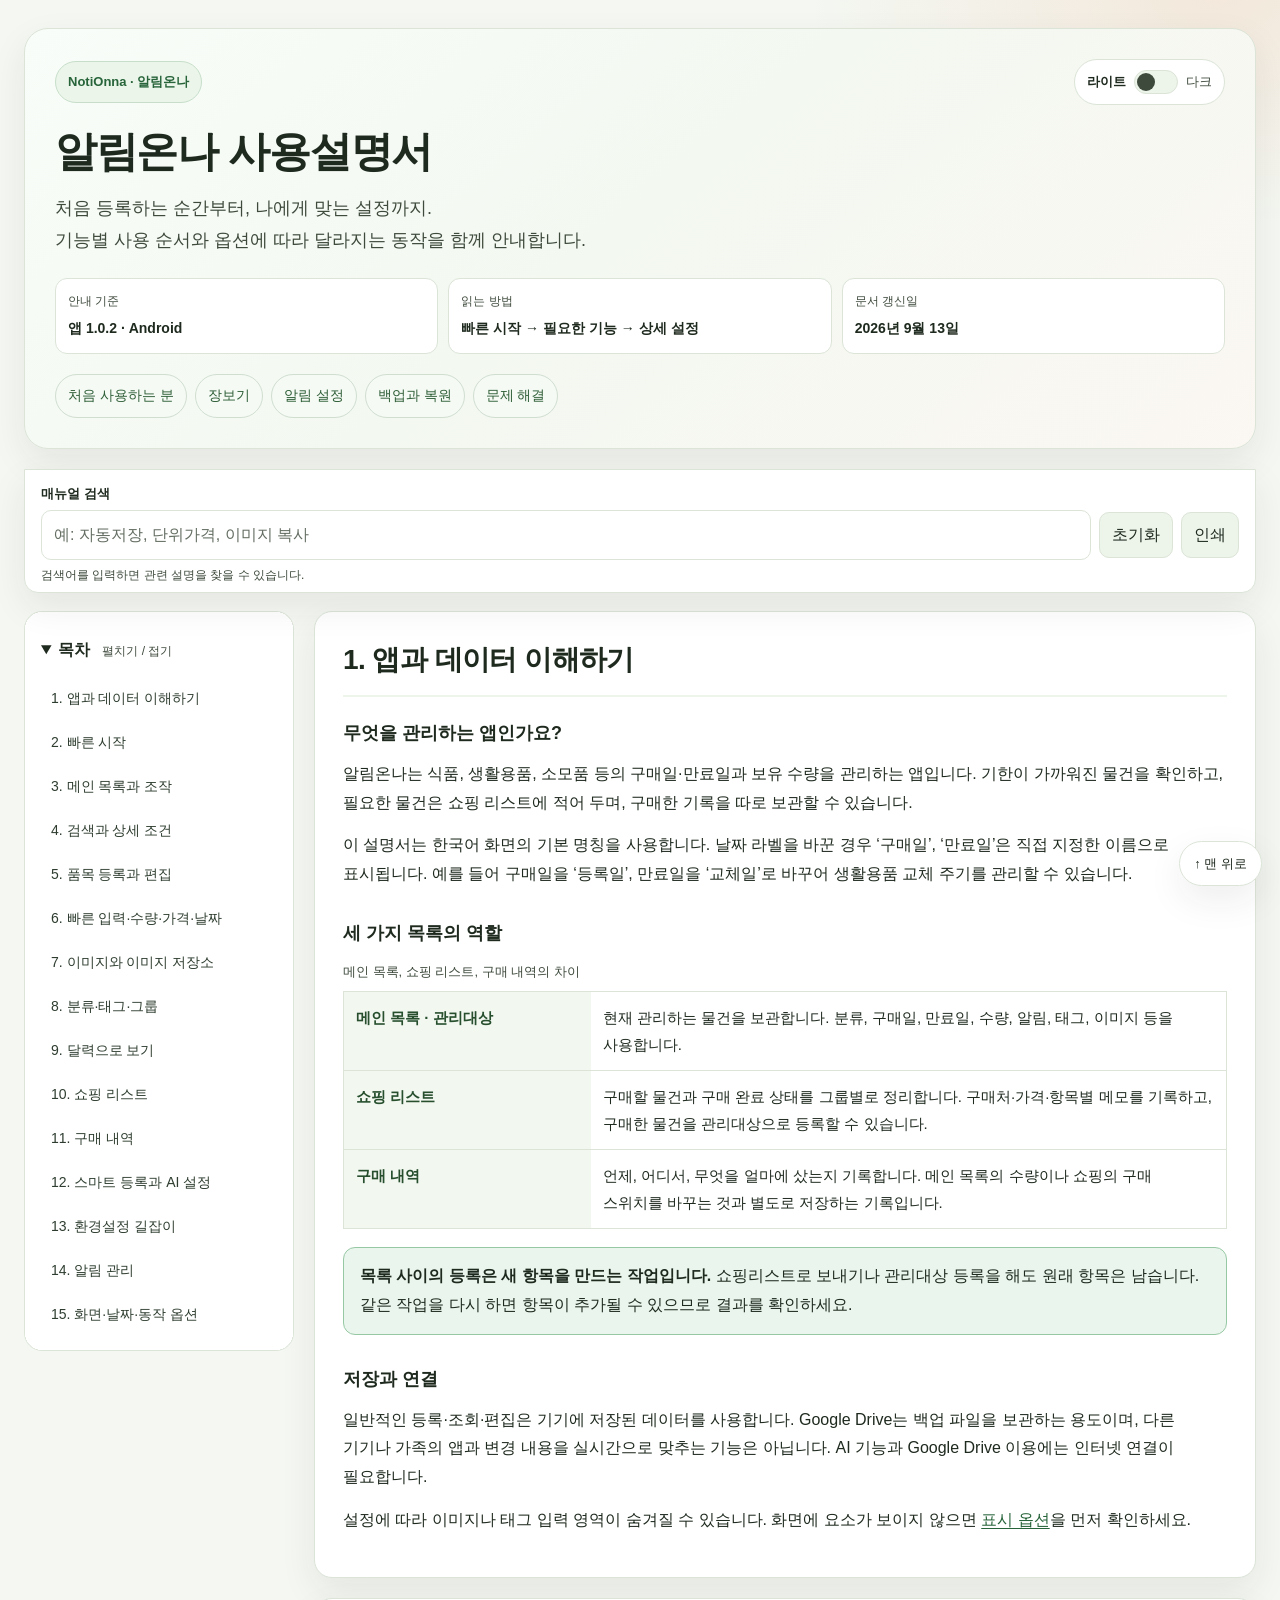
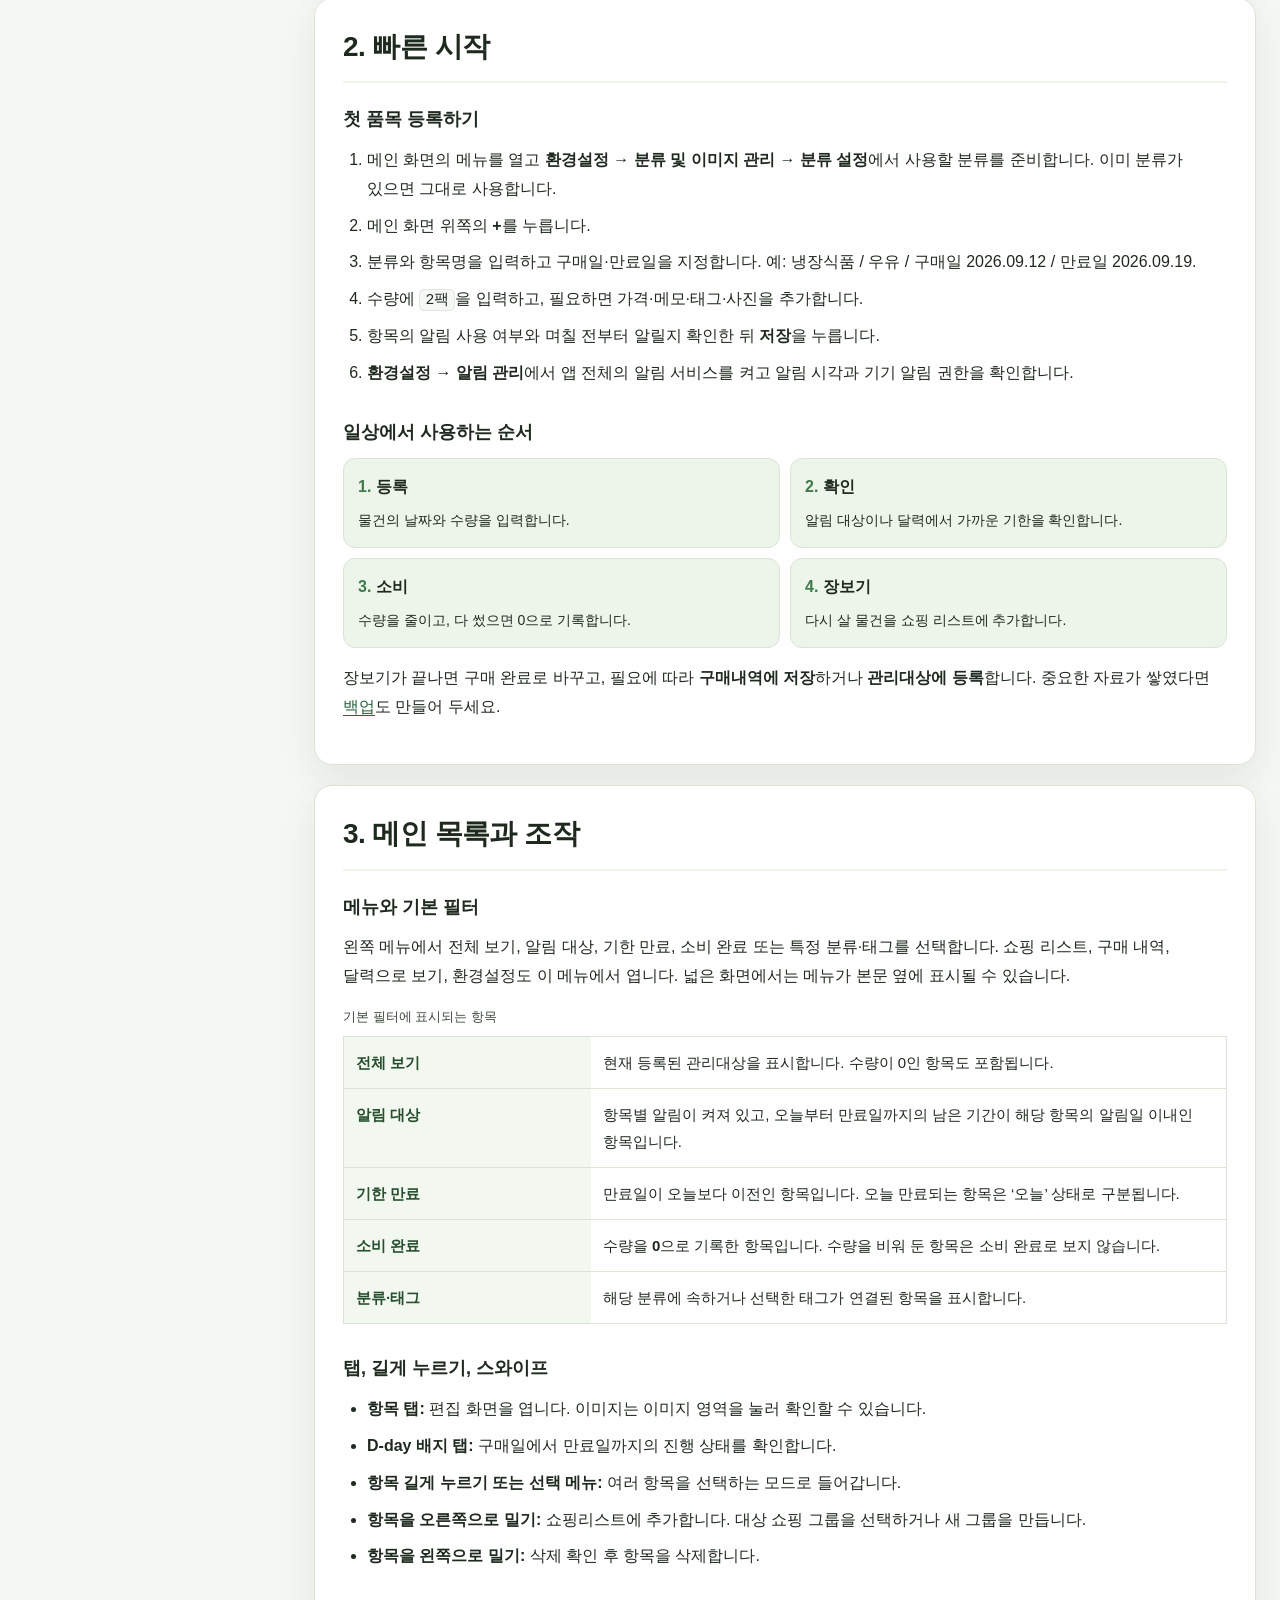
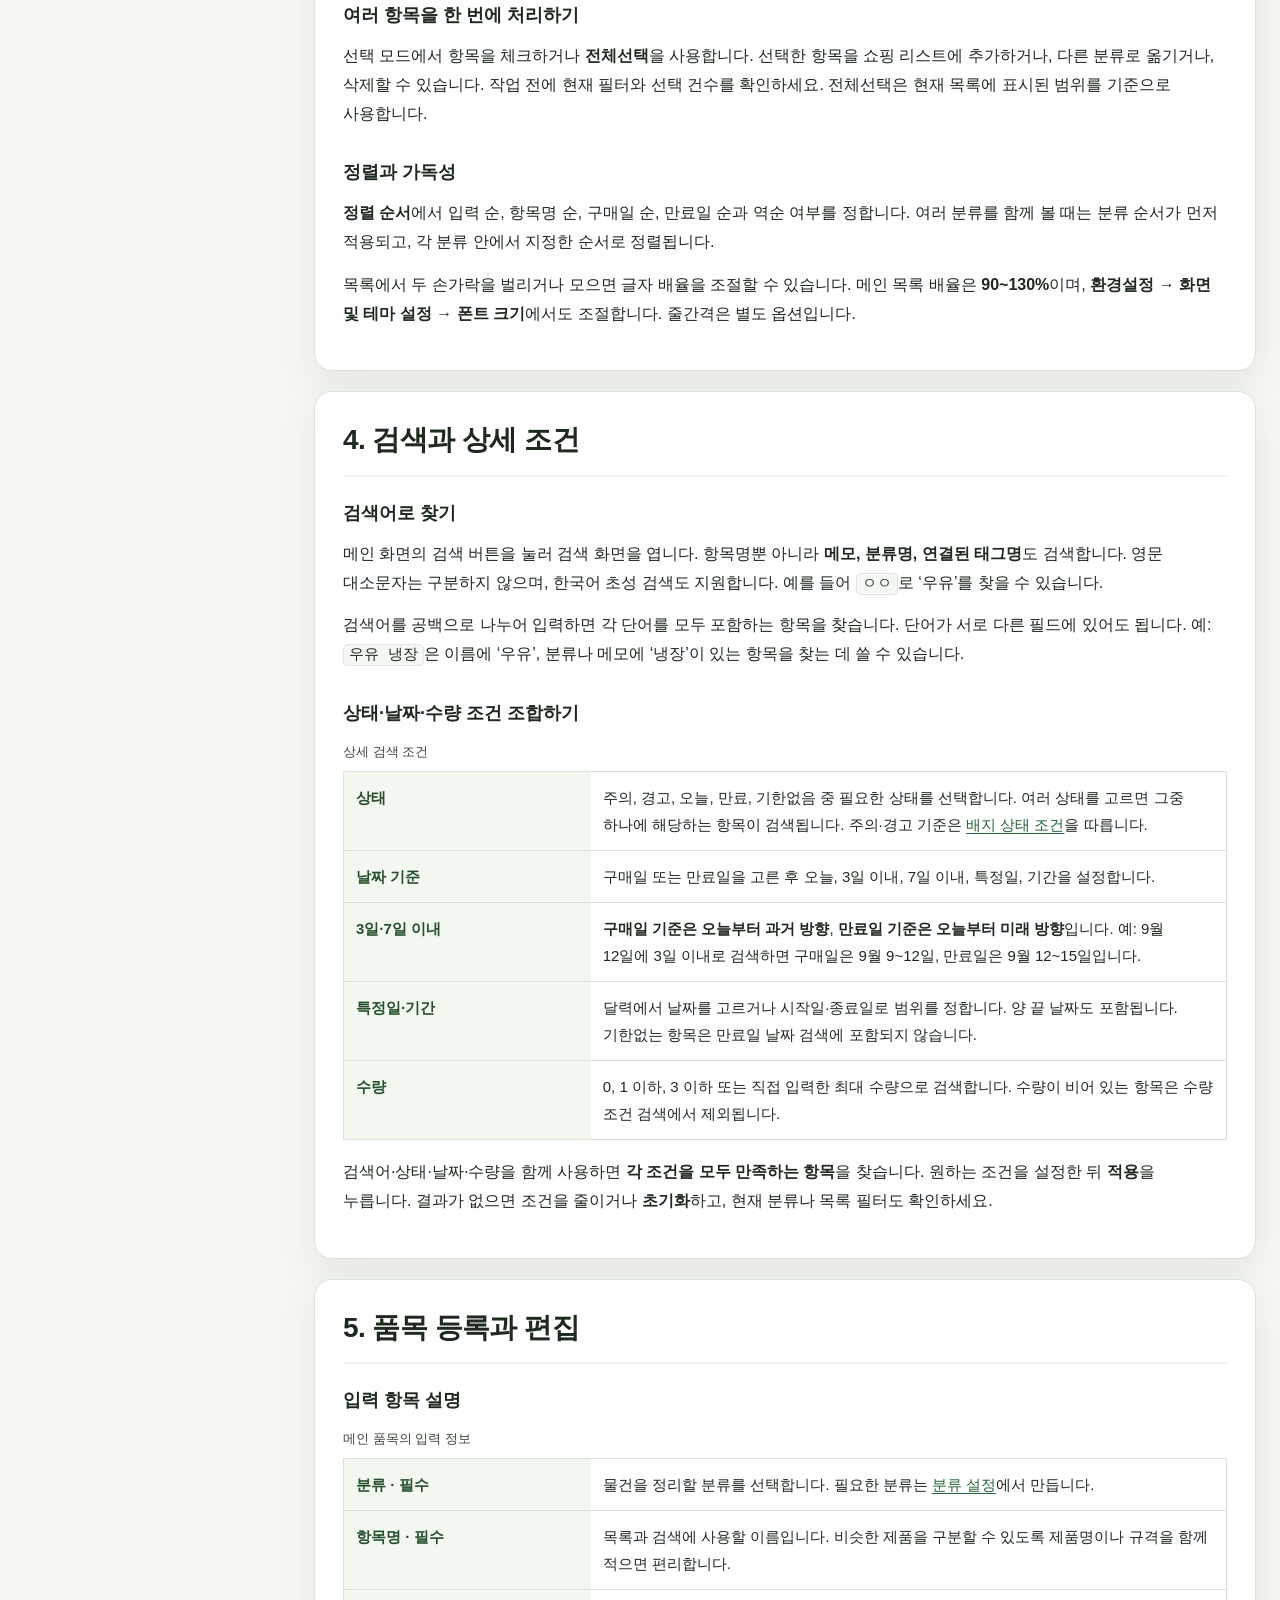
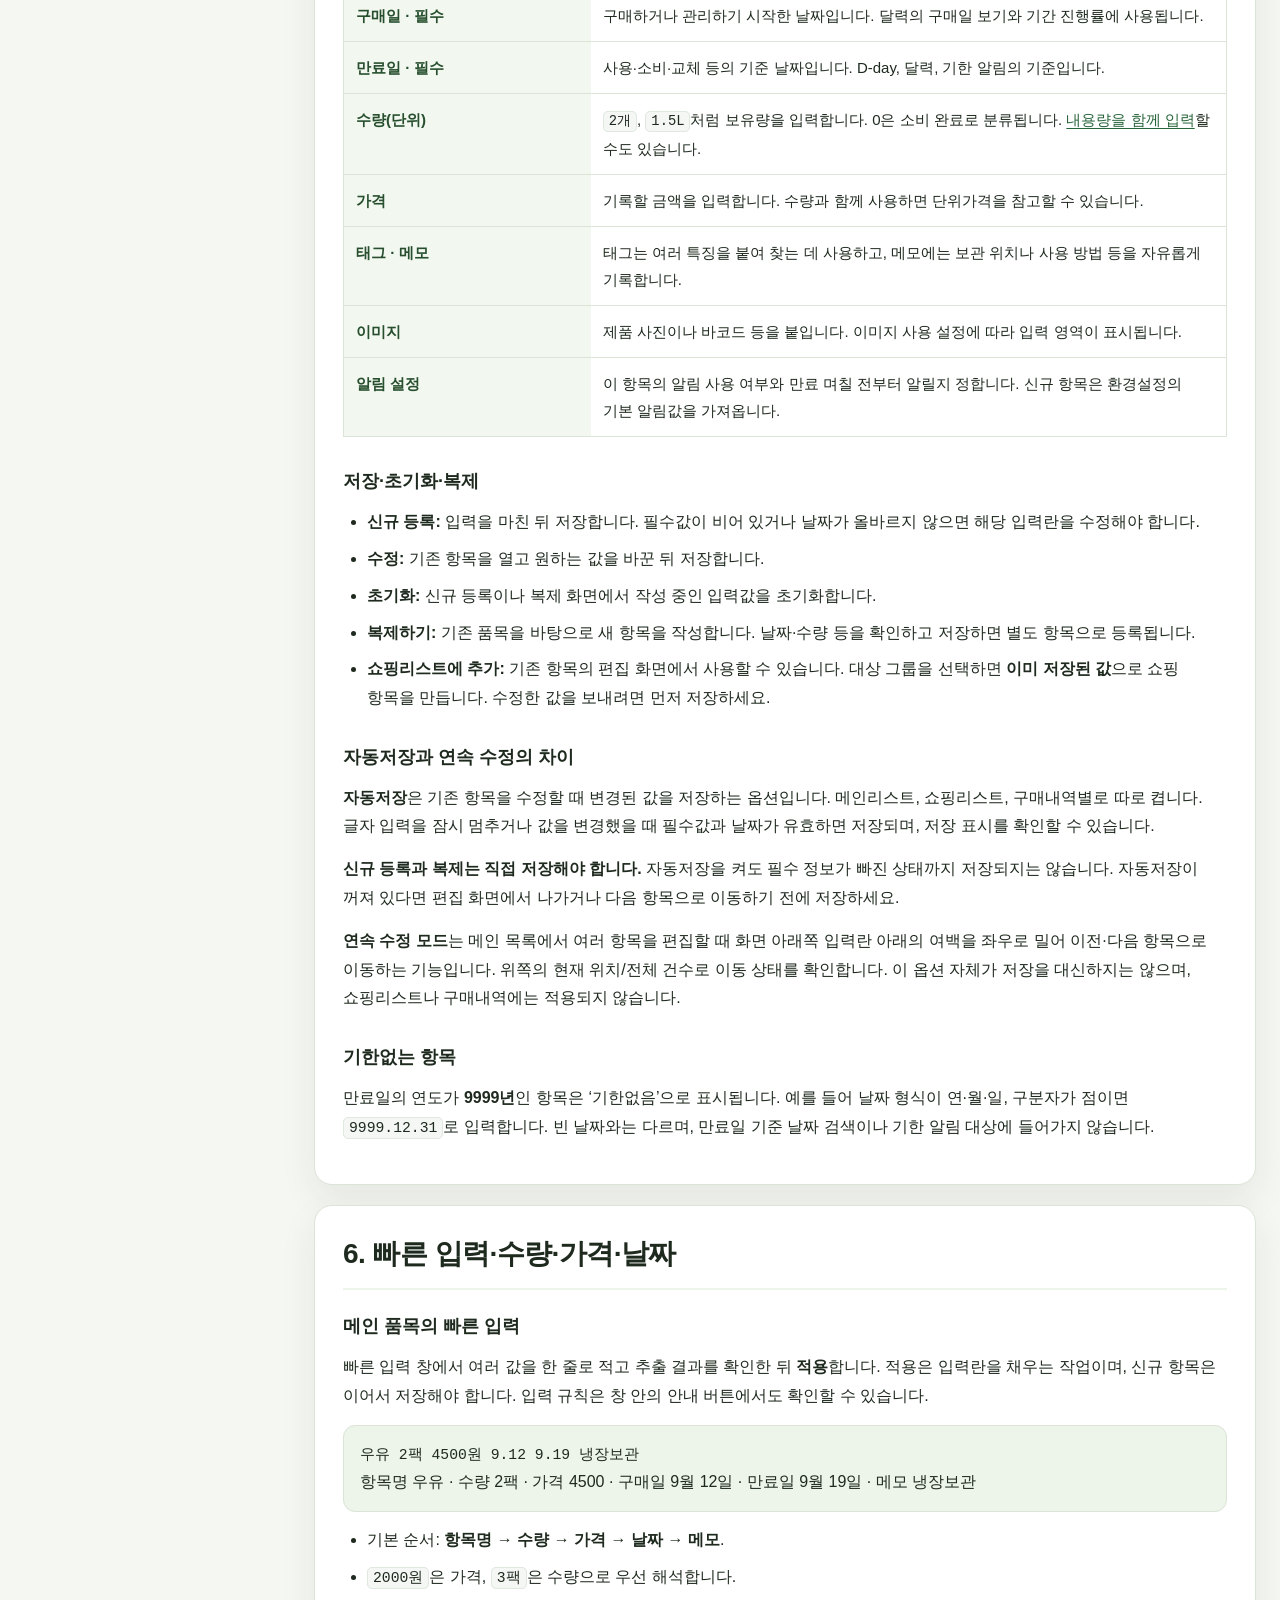
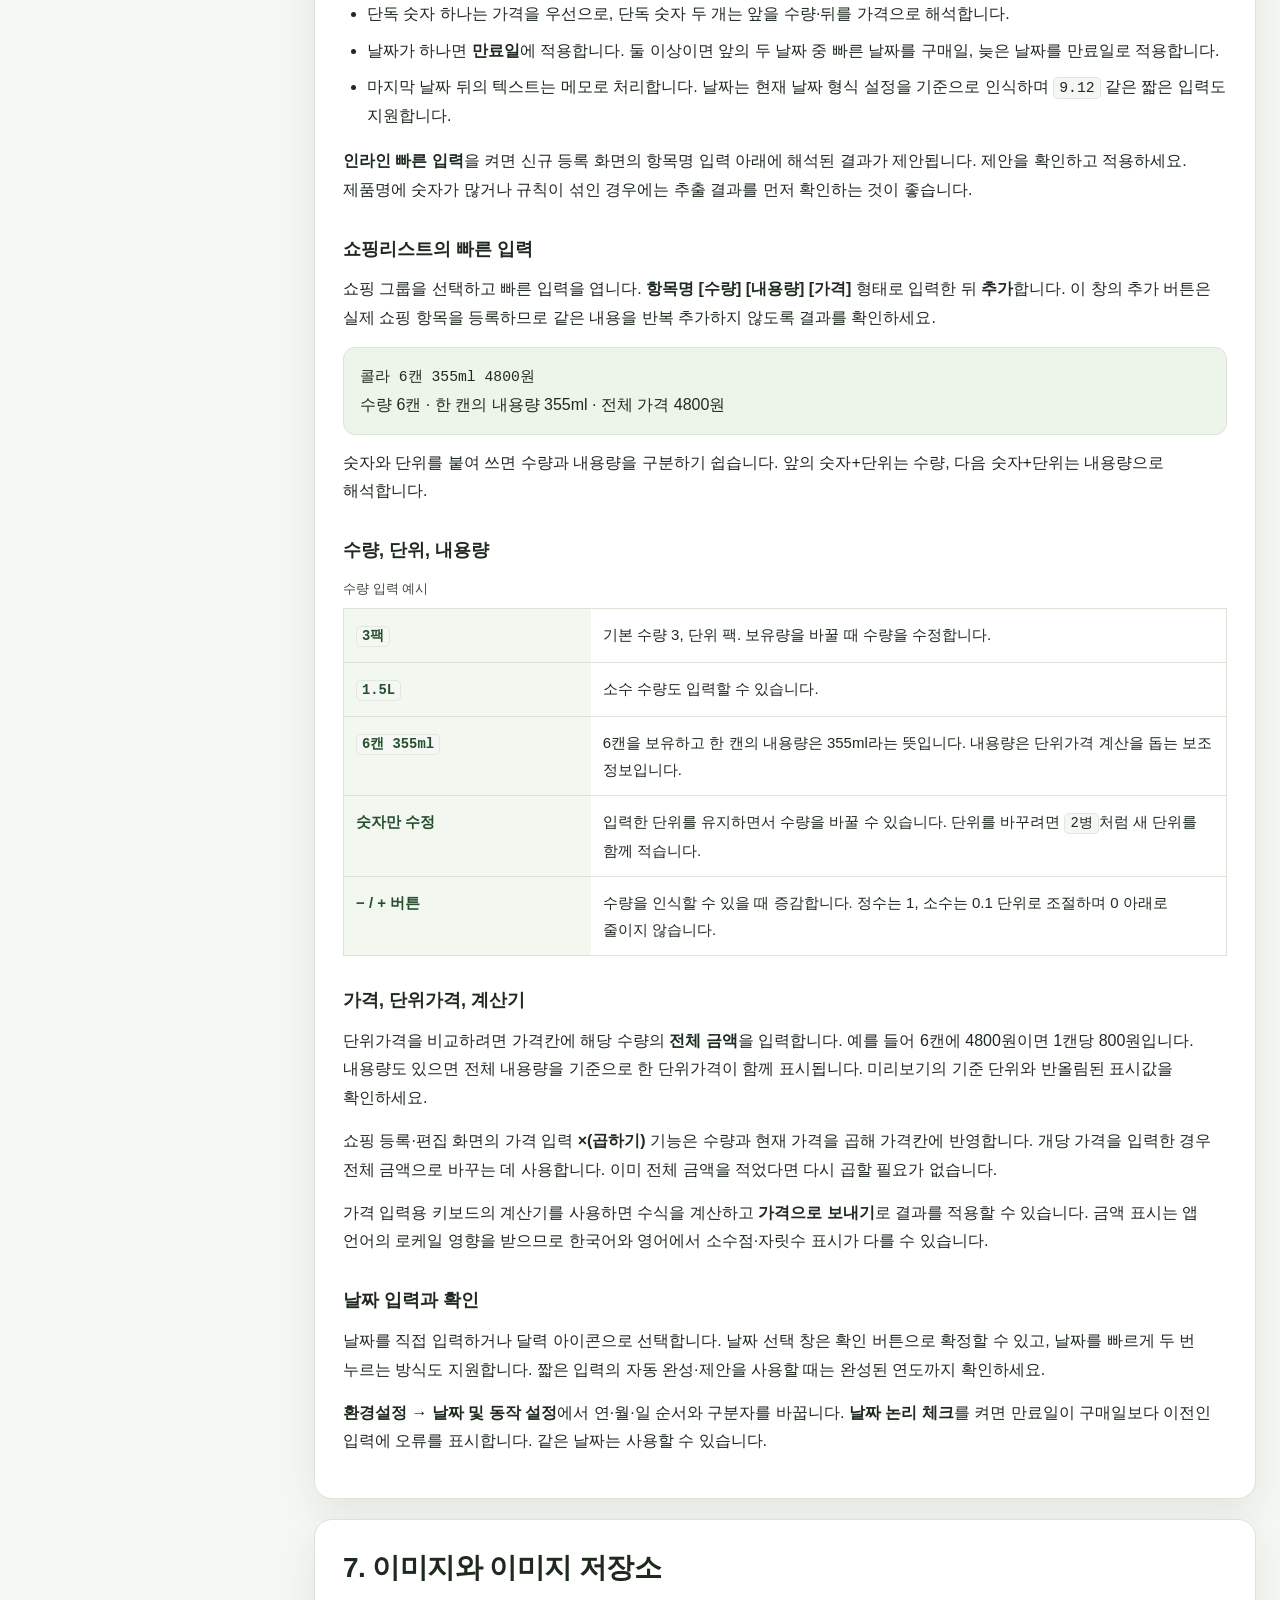
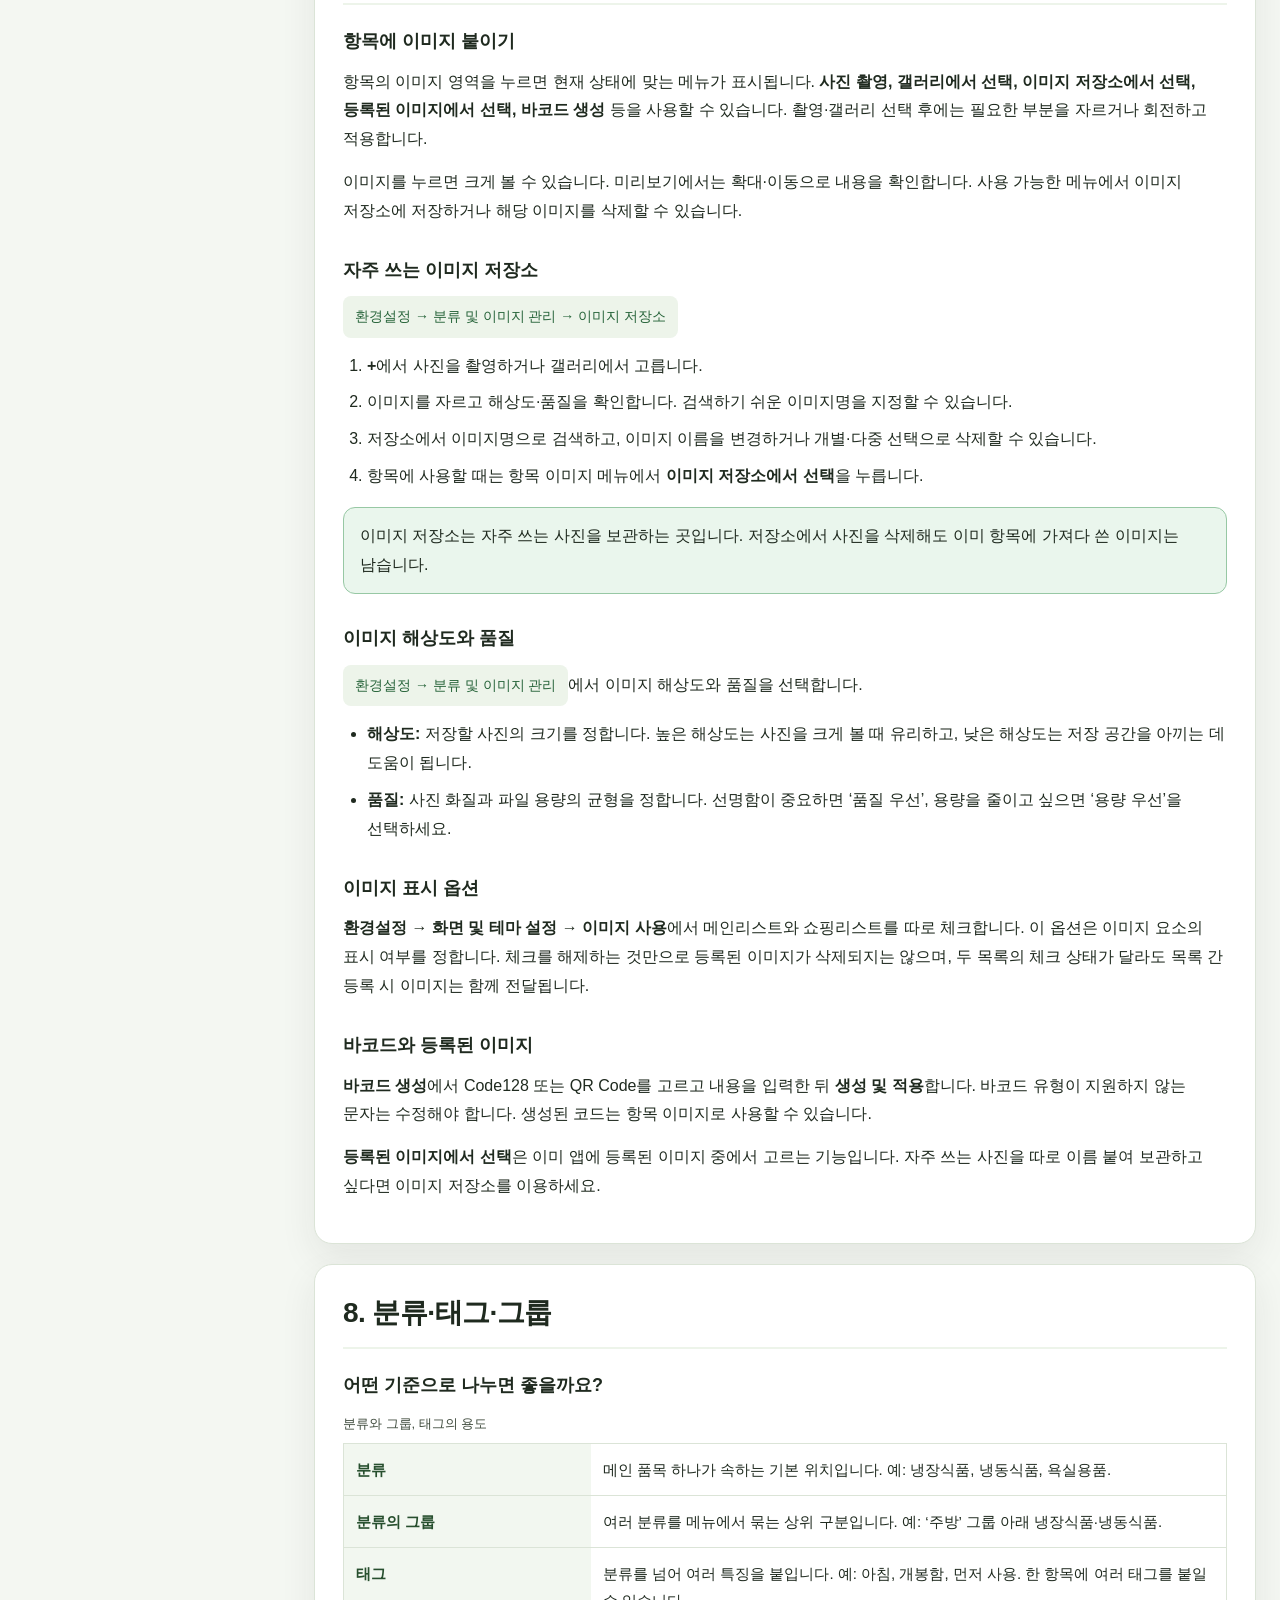
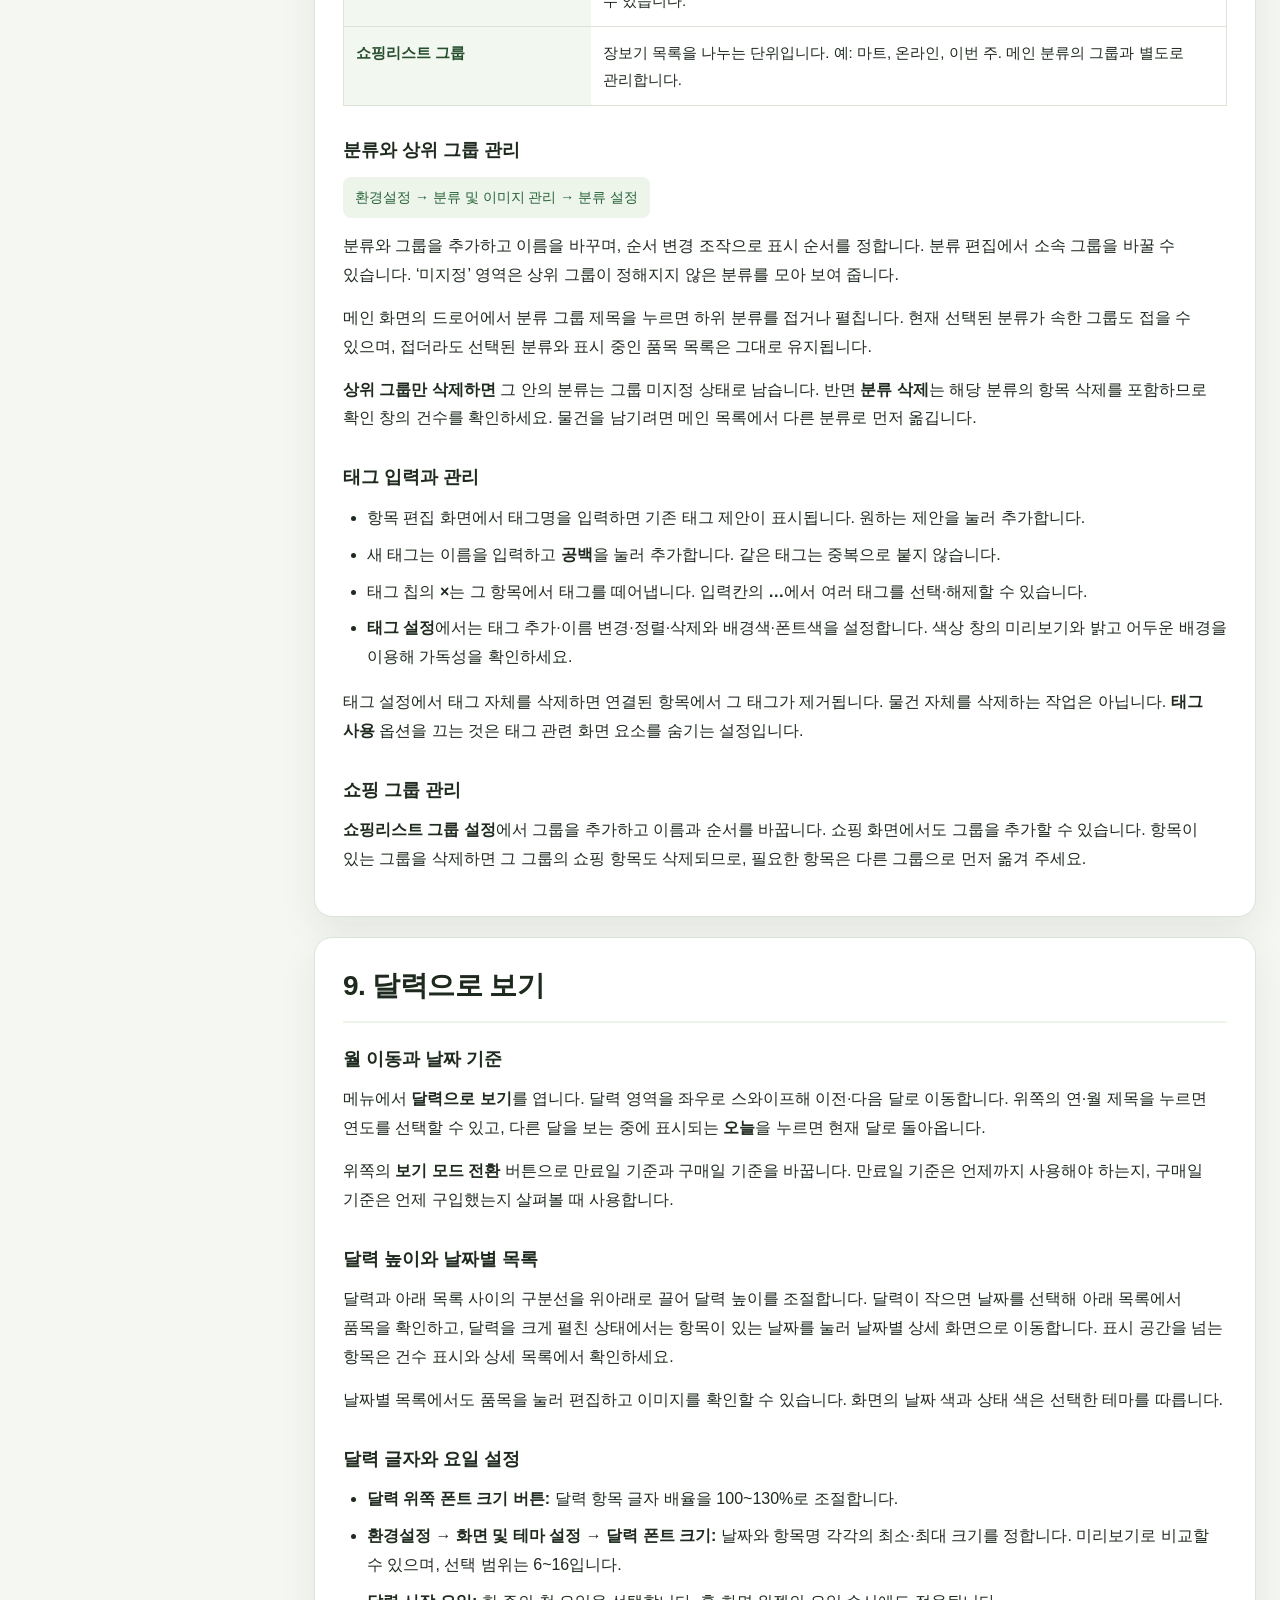
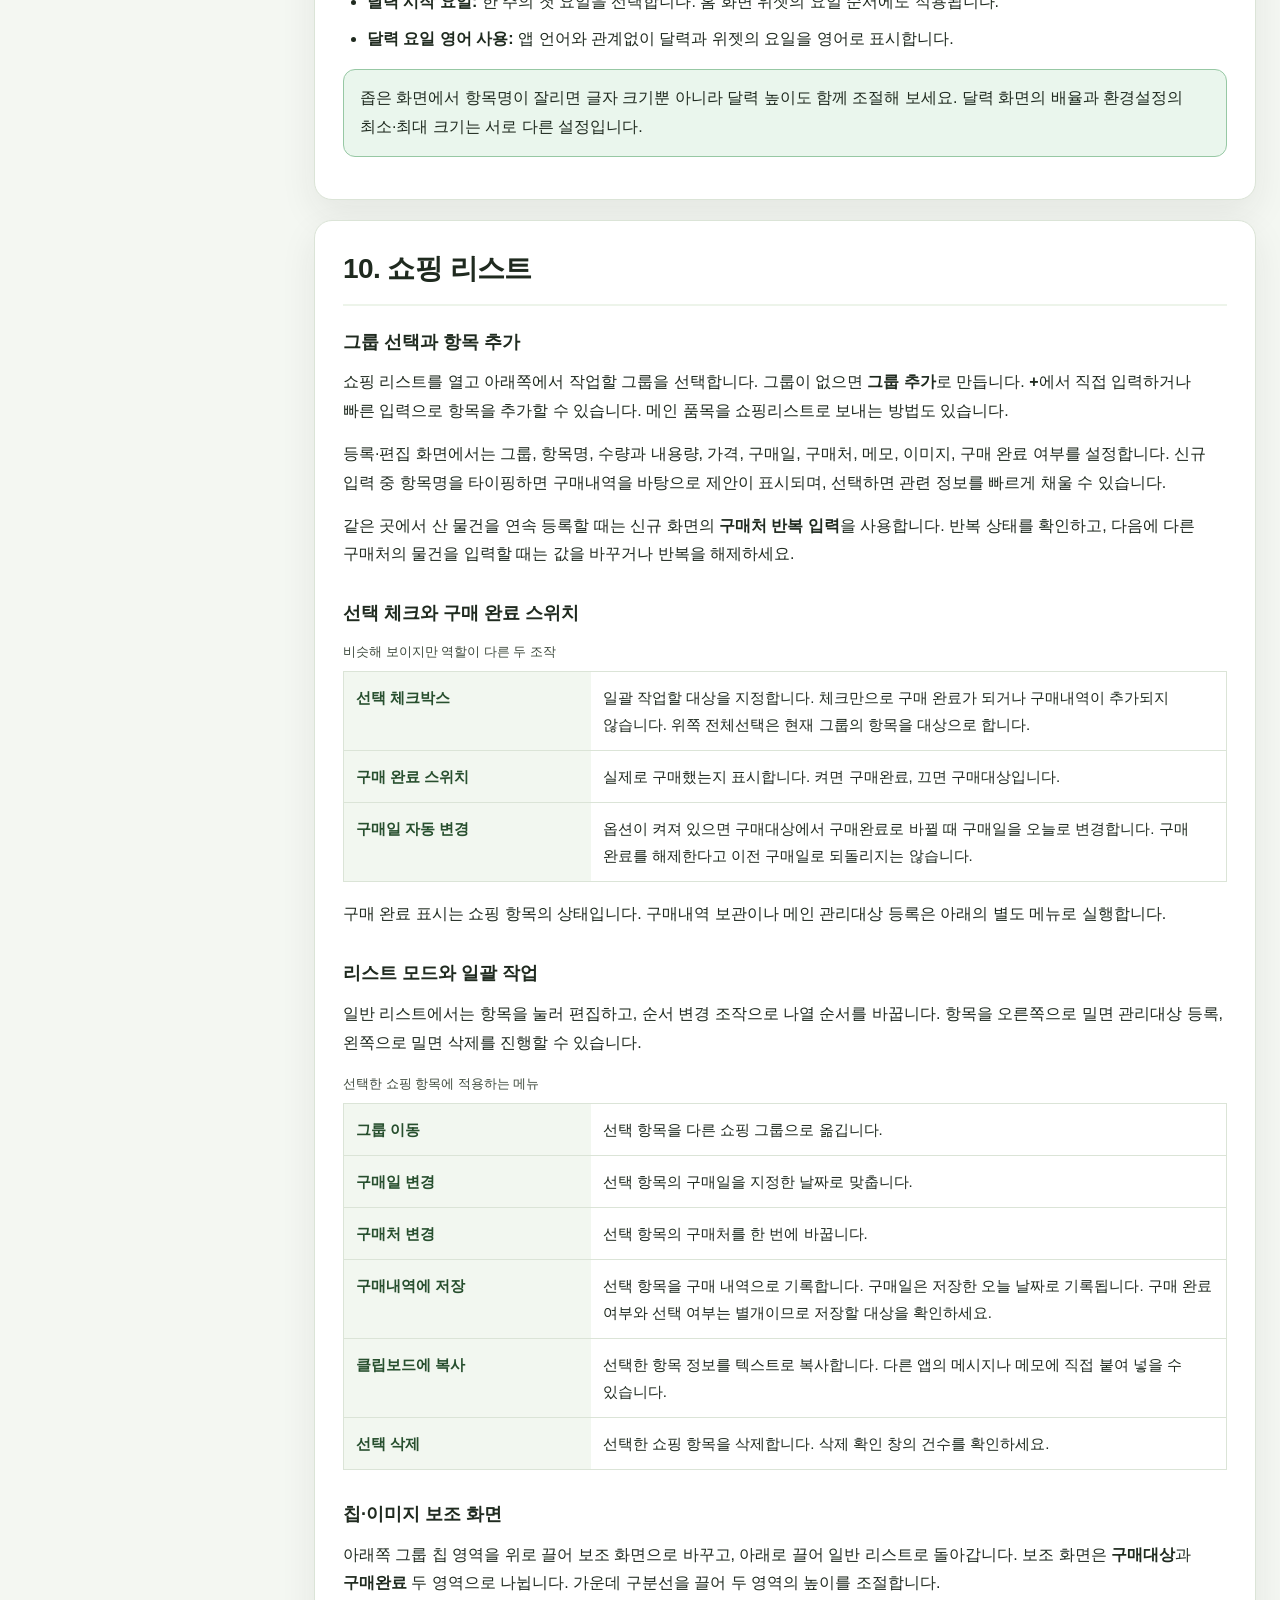
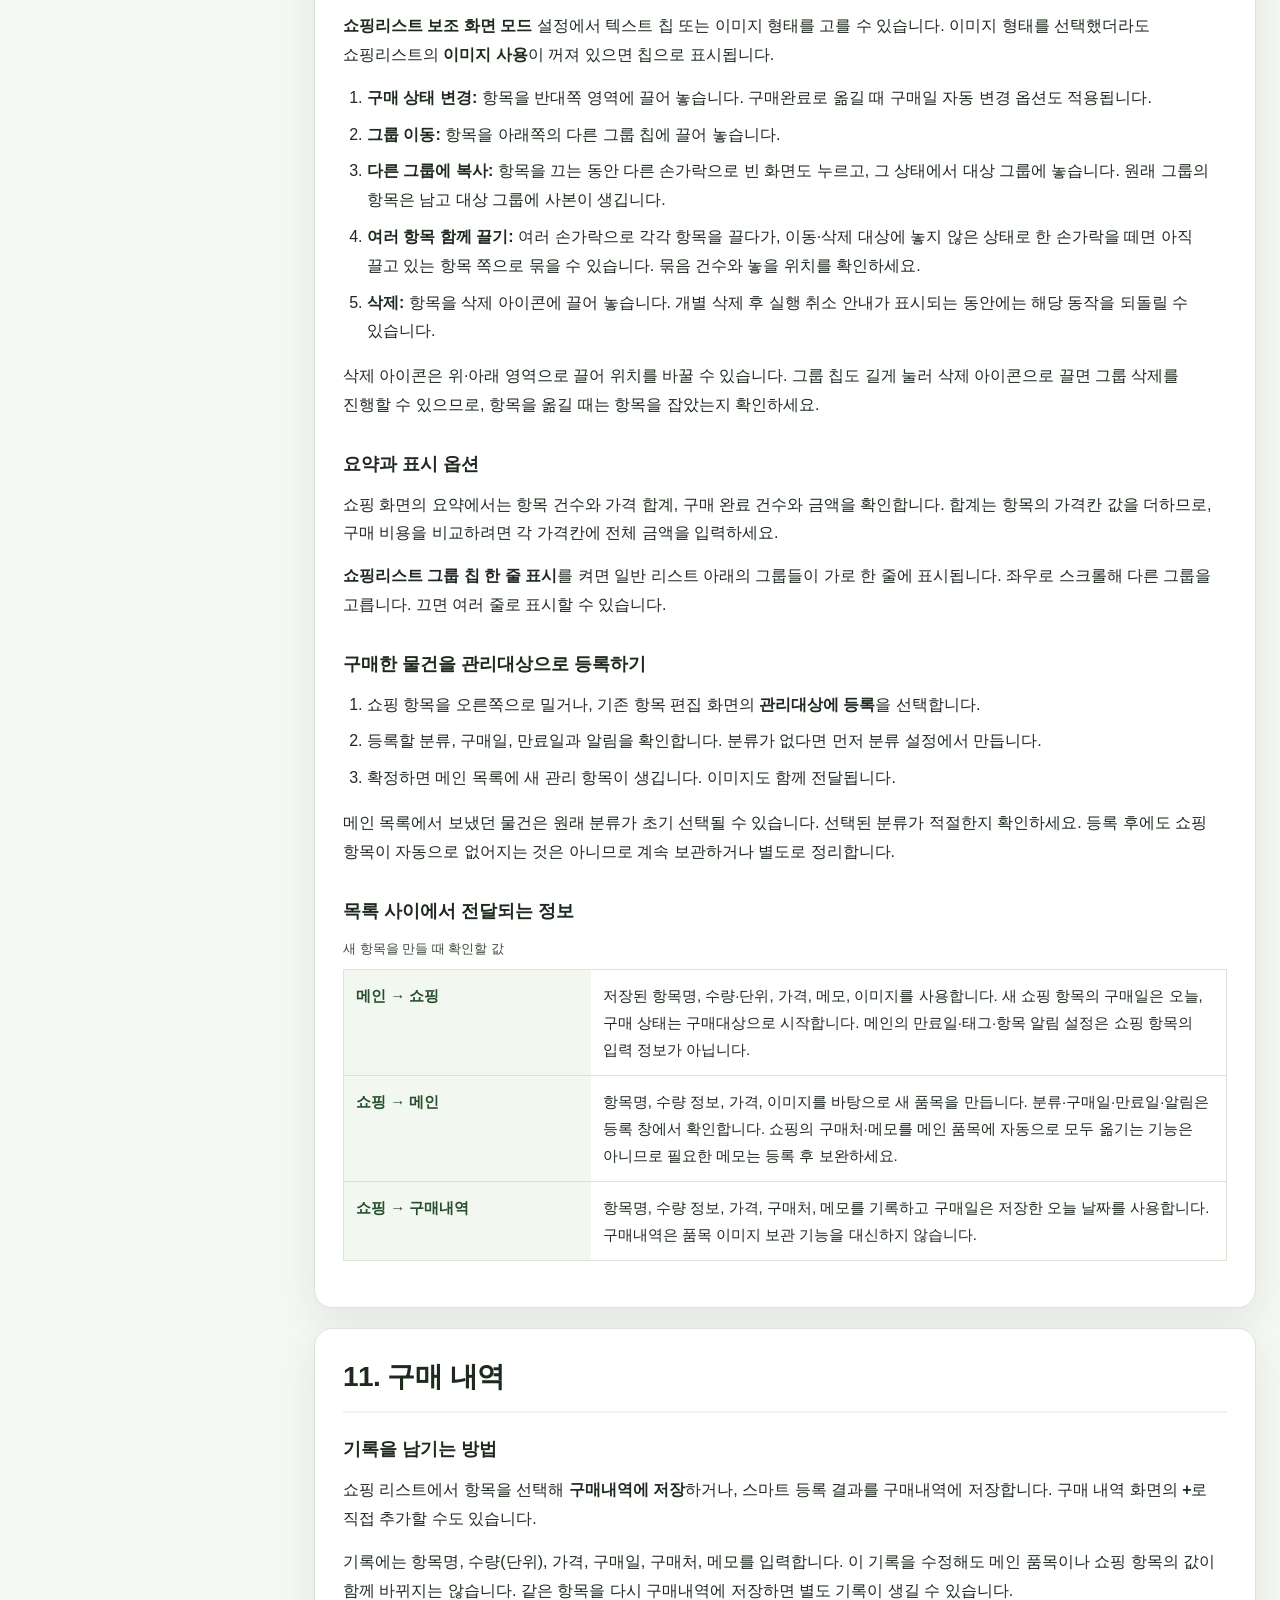
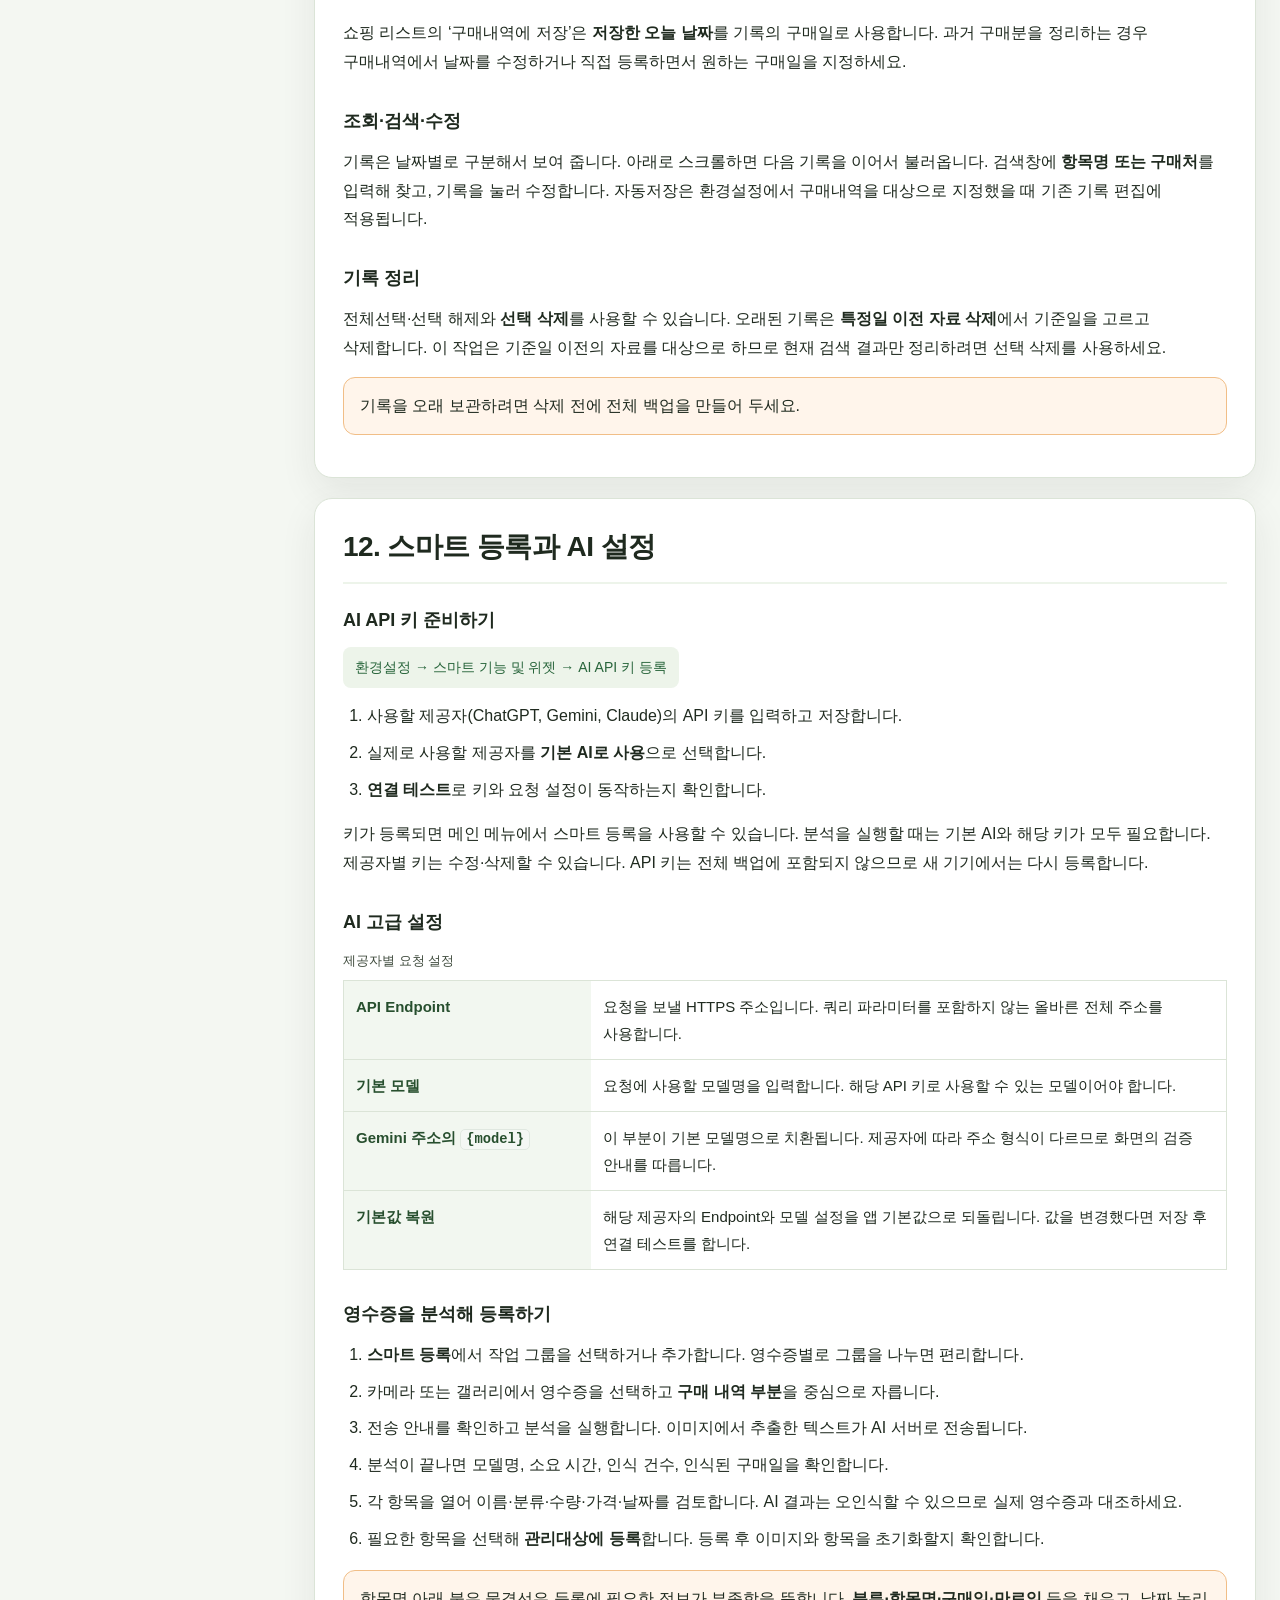
==== commit ab3b93ba: "Update index.html" ====
--- a/manual/index.html
+++ b/manual/index.html
@@ -801,7 +801,7 @@
     </div>
     <footer class="footer">
       <p>알림온나 · NotiOnna 사용설명서<br>화면의 날짜 이름과 표시 요소는 선택한 언어·테마·옵션에 따라 달라질 수 있습니다.</p>
-      <a href="#top">맨 위로</a> · <a href="../home/">앱 소개</a>
+      <a href="#top">맨 위로</a> · <a href="../">앱 소개</a>
     </footer>
   </div>
   <a class="back-to-top" href="#top" aria-label="사용설명서 맨 위로">↑ <span>맨 위로</span></a>
--- a/manual/manual.css
+++ b/manual/manual.css
@@ -0,0 +1,261 @@
+    :root {
+      color-scheme: light;
+      --bg-0: #f4f7f2;
+      --bg-1: #ffffff;
+      --ink-0: #1f2a1f;
+      --ink-1: #3e4a3c;
+      --line: #dbe4d7;
+      --brand: #3f7a4a;
+      --brand-2: #27643a;
+      --accent: #d07a2d;
+      --soft: #edf4ea;
+      --warn-bg: #fff5eb;
+      --warn-line: #f1be87;
+      --ok-bg: #eaf6ed;
+      --ok-line: #97c8a4;
+      --shadow: 0 14px 36px rgba(32, 44, 33, 0.08);
+      --radius: 18px;
+      --bg-grad-1: #dcebd9;
+      --bg-grad-2: #f3e8db;
+      --hero-grad-1: #f9fdf9;
+      --hero-grad-2: #f3f8f1;
+      --hero-grad-3: #fbf7f2;
+      --hero-glow: rgba(63, 122, 74, 0.22);
+      --eyebrow-bg: #ebf5ea;
+      --eyebrow-line: #c7dfca;
+      --toc-link: #2e3d2f;
+      --toc-hover-line: #d3e4d2;
+      --chip-line: #d0ded0;
+      --chip-bg: #f5faf4;
+      --chip-ink: #2e5e37;
+      --table-bg: #ffffff;
+      --th-bg: #f2f7f0;
+      --th-ink: #274f2e;
+      --code-bg: #f4f7f4;
+      --code-line: #e0e8e0;
+      --footer-ink: #657068;
+      --control-bg: #ffffff;
+    }
+
+    html[data-theme="dark"] {
+      color-scheme: dark;
+      --bg-0: #111318;
+      --bg-1: #1b1f27;
+      --ink-0: #e8ebf1;
+      --ink-1: #b7becc;
+      --line: #2f3644;
+      --brand: #7c8fb8;
+      --brand-2: #9fb0d8;
+      --accent: #e0a56a;
+      --soft: #222836;
+      --warn-bg: #2b221a;
+      --warn-line: #8f6b4b;
+      --ok-bg: #1f252f;
+      --ok-line: #4f647f;
+      --shadow: 0 14px 36px rgba(0, 0, 0, 0.34);
+      --bg-grad-1: #1a1f2c;
+      --bg-grad-2: #2b2330;
+      --hero-grad-1: #1b202c;
+      --hero-grad-2: #1d2028;
+      --hero-grad-3: #28222a;
+      --hero-glow: rgba(132, 147, 182, 0.2);
+      --eyebrow-bg: #252c39;
+      --eyebrow-line: #38445b;
+      --toc-link: #d4d9e6;
+      --toc-hover-line: #46506a;
+      --chip-line: #3a475f;
+      --chip-bg: #232b39;
+      --chip-ink: #b8c4df;
+      --table-bg: #171b25;
+      --th-bg: #222838;
+      --th-ink: #d0d9ee;
+      --code-bg: #1f2635;
+      --code-line: #32405a;
+      --footer-ink: #9aa4bb;
+      --control-bg: #171b25;
+    }
+
+* { box-sizing: border-box; }
+html { scroll-behavior: smooth; scroll-padding-top: 9rem; }
+body {
+  margin: 0;
+  color: var(--ink-0);
+  font-family: "Pretendard Variable", "Noto Sans KR", "Apple SD Gothic Neo", "Malgun Gothic", sans-serif;
+  font-size: 16px;
+  line-height: 1.8;
+  word-break: keep-all;
+  overflow-wrap: anywhere;
+  background:
+    radial-gradient(1200px 560px at 8% -10%, var(--bg-grad-1) 0%, transparent 55%),
+    radial-gradient(900px 500px at 95% 0%, var(--bg-grad-2) 0%, transparent 45%),
+    var(--bg-0);
+}
+[hidden] { display: none !important; }
+a { color: var(--brand-2); text-underline-offset: 0.2em; }
+a:hover { text-decoration-thickness: 2px; }
+button, input { font: inherit; }
+button, summary, input, a { -webkit-tap-highlight-color: transparent; }
+:focus-visible { outline: 3px solid var(--brand); outline-offset: 3px; }
+button { cursor: pointer; }
+.page { max-width: 1280px; margin: 0 auto; padding: 28px 24px 70px; }
+.hero {
+  position: relative;
+  overflow: hidden;
+  padding: 30px;
+  margin-bottom: 20px;
+  border: 1px solid var(--line);
+  border-radius: 24px;
+  box-shadow: var(--shadow);
+  background: linear-gradient(140deg, var(--hero-grad-1), var(--hero-grad-2) 48%, var(--hero-grad-3));
+}
+.hero-head { display: flex; justify-content: space-between; align-items: center; gap: 16px; flex-wrap: wrap; }
+.eyebrow {
+  display: inline-block;
+  padding: 8px 12px;
+  border: 1px solid var(--eyebrow-line);
+  border-radius: 99px;
+  color: var(--brand-2);
+  background: var(--eyebrow-bg);
+  font-size: 13px;
+  font-weight: 700;
+  text-decoration: none;
+}
+h1 { margin: 20px 0 12px; font-size: clamp(28px, 4vw, 42px); line-height: 1.3; letter-spacing: -0.03em; }
+.subtitle { color: var(--ink-1); font-size: clamp(15px, 2vw, 18px); }
+.meta { display: grid; grid-template-columns: repeat(3, minmax(0, 1fr)); gap: 10px; margin-top: 22px; }
+.meta-card { background: var(--bg-1); border: 1px solid var(--line); border-radius: 12px; padding: 12px; margin: 0; }
+.meta-card dt { color: var(--ink-1); font-size: 12px; }
+.meta-card dd { margin: 3px 0 0; font-size: 14px; font-weight: 600; }
+.quick-links { display: flex; flex-wrap: wrap; gap: 8px; margin-top: 20px; }
+.quick-links a { padding: 8px 12px; border-radius: 99px; border: 1px solid var(--chip-line); background: var(--chip-bg); color: var(--chip-ink); font-size: 14px; text-decoration: none; min-height: 44px; }
+.theme-switch { display: inline-flex; align-items: center; gap: 8px; padding: 0 12px; background: var(--bg-1); border: 1px solid var(--line); border-radius: 99px; }
+.theme-label { font-size: 13px; color: var(--ink-1); }
+.theme-label.active { font-weight: 700; color: var(--ink-0); }
+.theme-toggle-control { position: relative; display: inline-flex; align-items: center; min-width: 44px; min-height: 44px; cursor: pointer; }
+.theme-toggle-control input { position: absolute; width: 1px; height: 1px; opacity: 0; }
+.theme-toggle-slider { width: 44px; height: 24px; border-radius: 99px; border: 1px solid var(--line); background: var(--soft); position: relative; transition: background 0.2s; }
+.theme-toggle-slider::after { content: ""; width: 18px; height: 18px; position: absolute; top: 2px; left: 2px; border-radius: 50%; background: var(--ink-1); transition: transform 0.2s; }
+.theme-toggle-control input:checked + .theme-toggle-slider { background: var(--brand); }
+.theme-toggle-control input:checked + .theme-toggle-slider::after { transform: translateX(20px); background: var(--bg-1); }
+.theme-toggle-control input:focus-visible + .theme-toggle-slider { outline: 3px solid var(--brand); outline-offset: 3px; }
+.reading-tools { position: sticky; top: 0; z-index: 5; padding: 12px 16px 8px; margin-bottom: 18px; border: 1px solid var(--line); border-radius: 0 0 14px 14px; background: var(--bg-1); box-shadow: var(--shadow); }
+.reading-tools label { display: block; font-size: 13px; font-weight: 700; margin-bottom: 4px; }
+.search-row { display: flex; gap: 8px; align-items: center; }
+.search-row input { min-width: 0; flex: 1; width: 100%; padding: 10px 12px; border: 1px solid var(--line); background: var(--control-bg); color: var(--ink-0); border-radius: 10px; min-height: 44px; }
+.search-row input::placeholder { color: var(--ink-1); opacity: 0.8; }
+.search-row button { flex: 0 0 auto; padding: 8px 12px; min-height: 44px; border: 1px solid var(--line); border-radius: 10px; background: var(--soft); color: var(--ink-0); }
+#search-status { color: var(--ink-1); font-size: 12px; line-height: 1.5; margin: 6px 0 0; }
+.layout { display: grid; grid-template-columns: 270px minmax(0, 1fr); gap: 20px; align-items: start; }
+.toc { position: sticky; top: 8.5rem; max-height: calc(100dvh - 10rem); overflow: auto; padding: 16px; border: 1px solid var(--line); border-radius: var(--radius); background: var(--bg-1); }
+.toc summary { cursor: pointer; font-size: 16px; font-weight: 700; min-height: 44px; padding: 8px 0; }
+.toc-hint { font-size: 12px; color: var(--ink-1); font-weight: 400; margin-left: 8px; }
+.toc ol { list-style: none; margin: 6px 0 0; padding: 0; }
+.toc li + li { margin: 0; }
+.toc a { display: block; padding: 8px 10px; min-height: 44px; font-size: 14px; line-height: 1.6; color: var(--toc-link); border-radius: 8px; text-decoration: none; }
+.toc a:hover, .toc a[aria-current="location"] { background: var(--soft); color: var(--brand-2); }
+.content-column { min-width: 0; }
+main { display: grid; gap: 20px; }
+section, .search-results { padding: 28px; background: var(--bg-1); border: 1px solid var(--line); border-radius: var(--radius); box-shadow: var(--shadow); min-width: 0; }
+section h2 { font-size: clamp(22px, 2.7vw, 28px); line-height: 1.45; margin: 0 0 22px; letter-spacing: -0.02em; padding-bottom: 14px; border-bottom: 2px solid var(--soft); }
+section h3 { font-size: 18px; margin: 30px 0 12px; line-height: 1.6; }
+section h2 + h3 { margin-top: 0; }
+p { margin: 0 0 14px; }
+ul, ol { padding-left: 24px; margin: 0 0 16px; }
+li + li { margin-top: 8px; }
+table { width: 100%; table-layout: fixed; border-collapse: collapse; border: 1px solid var(--line); background: var(--table-bg); margin: 0 0 18px; }
+caption { text-align: left; color: var(--ink-1); font-size: 13px; padding: 0 0 8px; }
+th, td { padding: 12px; border-bottom: 1px solid var(--line); text-align: left; vertical-align: top; font-size: 15px; }
+th { width: 28%; background: var(--th-bg); color: var(--th-ink); font-weight: 700; }
+code { font-family: "Consolas", "Courier New", monospace; font-size: 0.92em; padding: 2px 5px; border-radius: 5px; background: var(--code-bg); border: 1px solid var(--code-line); word-break: break-word; }
+.path { display: inline-block; background: var(--soft); color: var(--brand-2); border-radius: 8px; padding: 8px 12px; font-size: 14px; }
+.tip, .note, .example { padding: 14px 16px; border: 1px solid var(--ok-line); border-radius: 12px; background: var(--ok-bg); }
+.note { background: var(--warn-bg); border-color: var(--warn-line); }
+.example { background: var(--soft); border-color: var(--line); }
+.example code { border: 0; background: none; padding: 0; }
+.workflow { display: grid; grid-template-columns: repeat(2, minmax(0, 1fr)); padding: 0; gap: 10px; list-style: none; counter-reset: steps; }
+.workflow li { margin: 0; padding: 14px; border: 1px solid var(--line); background: var(--soft); border-radius: 12px; counter-increment: steps; }
+.workflow strong::before { content: counter(steps) ". "; color: var(--brand); }
+.workflow span { display: block; font-size: 14px; margin-top: 6px; }
+.search-results { margin-bottom: 20px; }
+.search-results h2 { font-size: 20px; margin: 0 0 12px; }
+.search-results ol { margin-bottom: 0; }
+.search-results li { padding: 6px 0; }
+.search-results a { font-weight: 700; }
+.search-results small { display: block; font-size: 13px; line-height: 1.7; color: var(--ink-1); }
+.footer { margin-top: 28px; text-align: center; color: var(--footer-ink); font-size: 13px; }
+.back-to-top { position: fixed; right: 18px; bottom: max(14px, env(safe-area-inset-bottom)); padding: 10px 14px; min-height: 44px; background: var(--bg-1); color: var(--ink-0); border: 1px solid var(--line); border-radius: 99px; box-shadow: var(--shadow); font-size: 13px; text-decoration: none; z-index: 6; }
+.skip-link { position: fixed; top: -100px; left: 16px; padding: 12px; background: var(--bg-1); border: 2px solid var(--brand); z-index: 20; }
+.skip-link:focus { top: 10px; }
+
+@media (max-width: 1020px) {
+  .layout { grid-template-columns: minmax(0, 1fr); gap: 16px; }
+  .toc { position: static; max-height: none; padding: 8px 16px; }
+  .toc nav { max-height: 55dvh; overflow: auto; }
+  .toc ol { display: grid; grid-template-columns: repeat(2, minmax(0, 1fr)); }
+  section { padding: 24px; }
+}
+@media (max-width: 640px) {
+  html { scroll-padding-top: 9.5rem; }
+  .page { padding: 14px 12px 72px; }
+  .hero { padding: 20px 16px; border-radius: 18px; }
+  .hero-head { gap: 10px; }
+  .meta { grid-template-columns: minmax(0, 1fr); }
+  .meta-card { display: grid; grid-template-columns: 88px minmax(0, 1fr); align-items: baseline; gap: 8px; }
+  .meta-card dd { margin: 0; }
+  .quick-links { gap: 6px; }
+  .quick-links a { font-size: 13px; padding: 8px 10px; }
+  .reading-tools { padding: 10px; }
+  .search-row { gap: 6px; }
+  .search-row input { padding: 9px 10px; font-size: 16px; }
+  .search-row button { font-size: 13px; padding: 8px; }
+  #print-manual { display: none; }
+  .toc ol { display: block; }
+  section, .search-results { padding: 20px 16px; border-radius: 14px; }
+  section h2 { margin-bottom: 18px; }
+  section h3 { font-size: 17px; margin-top: 26px; }
+  table, tbody, tr, th, td { display: block; width: 100%; }
+  caption { display: block; }
+  table { border-radius: 10px; overflow: hidden; }
+  th { border-bottom: 0; padding: 10px 12px 6px; }
+  td { padding: 10px 12px 14px; }
+  tr:last-child td { border-bottom: 0; }
+  .workflow { grid-template-columns: minmax(0, 1fr); }
+  .tip, .note, .example { padding: 12px; }
+  .back-to-top { right: 12px; padding: 9px 12px; }
+  .back-to-top span { display: none; }
+}
+@media (max-height: 480px) {
+  .reading-tools { position: static; }
+  .toc { position: static; max-height: none; }
+}
+@media (prefers-reduced-motion: reduce) {
+  html { scroll-behavior: auto; }
+  *, *::before, *::after { transition: none !important; }
+}
+@media print {
+  :root, html[data-theme="dark"] {
+    --bg-0: #fff; --bg-1: #fff; --ink-0: #000; --ink-1: #333;
+    --brand-2: #174322; --line: #ccc; --soft: #f5f5f5;
+    --table-bg: #fff; --th-bg: #f5f5f5; --th-ink: #000;
+    --code-bg: #fff; --code-line: #ccc; --footer-ink: #333;
+    --ok-bg: #f5f5f5; --ok-line: #aaa; --warn-bg: #f5f5f5; --warn-line: #aaa;
+  }
+  html { scroll-padding-top: 0; }
+  body { background: #fff; font-size: 10pt; }
+  .page { max-width: none; padding: 0; }
+  .hero { background: #fff; box-shadow: none; padding: 18px; }
+  .layout, main { display: block; }
+  .reading-tools, .theme-switch, .quick-links, .toc, .search-results, .back-to-top, .skip-link, noscript { display: none !important; }
+  main > section[hidden] { display: block !important; }
+  section { box-shadow: none; border: 0; padding: 0; margin: 24px 0; }
+  h2, h3, caption { break-after: avoid; }
+  tr, .note, .tip, .example { break-inside: avoid; }
+  table { display: table; }
+  tbody { display: table-row-group; }
+  tr { display: table-row; }
+  th, td { display: table-cell; font-size: 10pt; }
+  th { width: 28%; }
+  td { width: auto; }
+  caption { display: table-caption; }
+  a { color: #174322; }
+}
